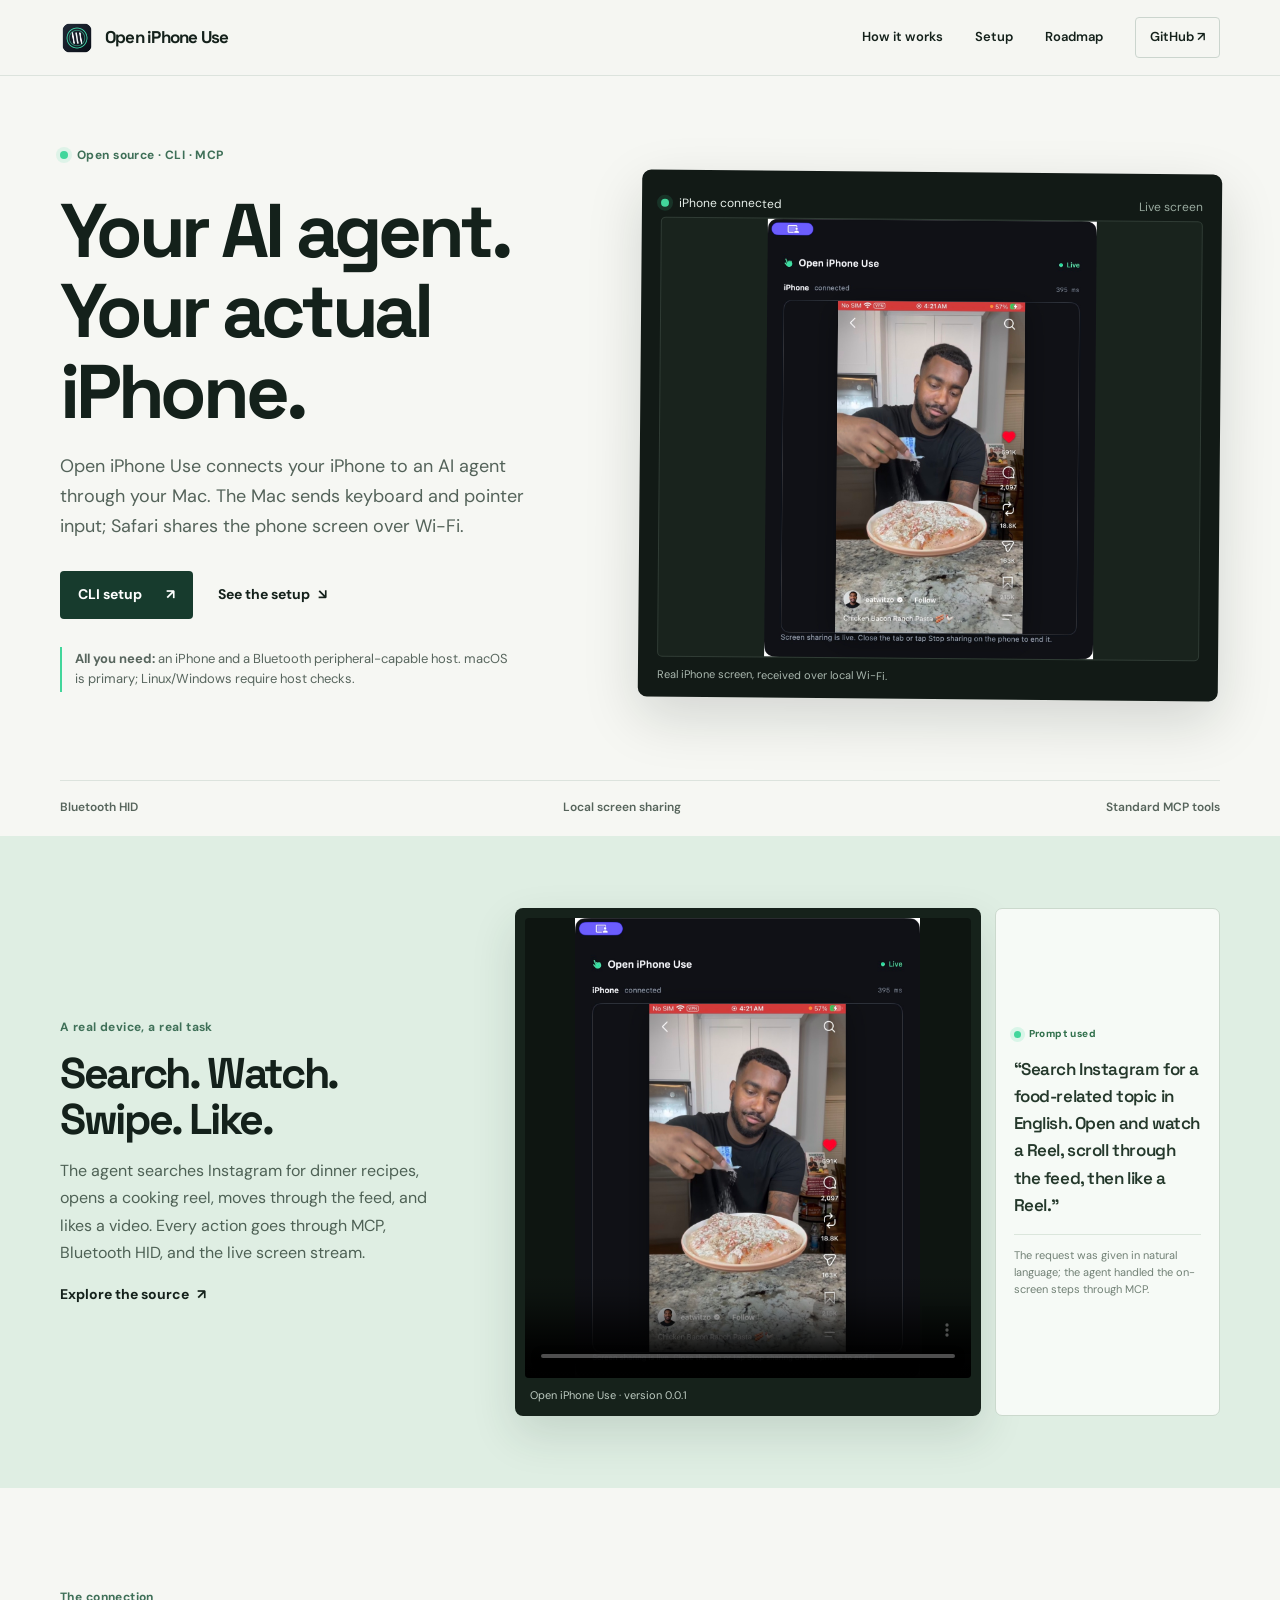
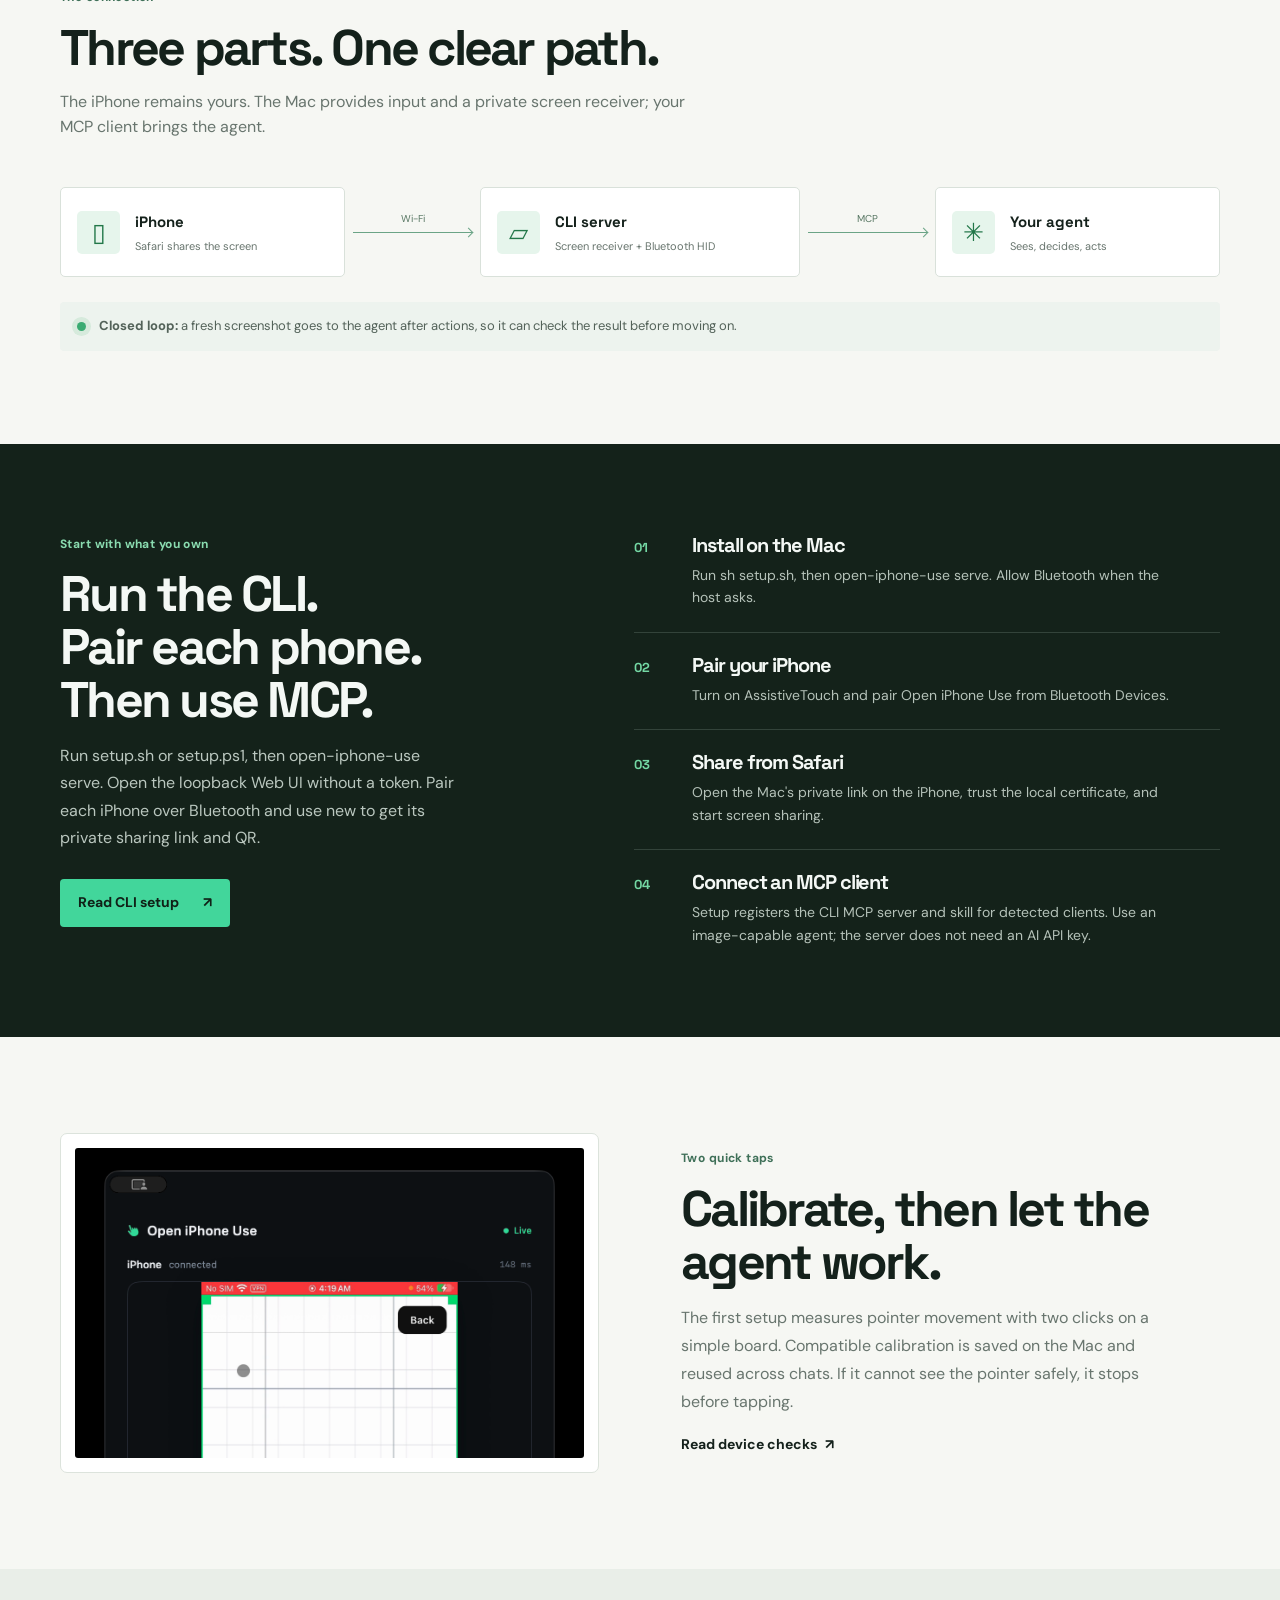
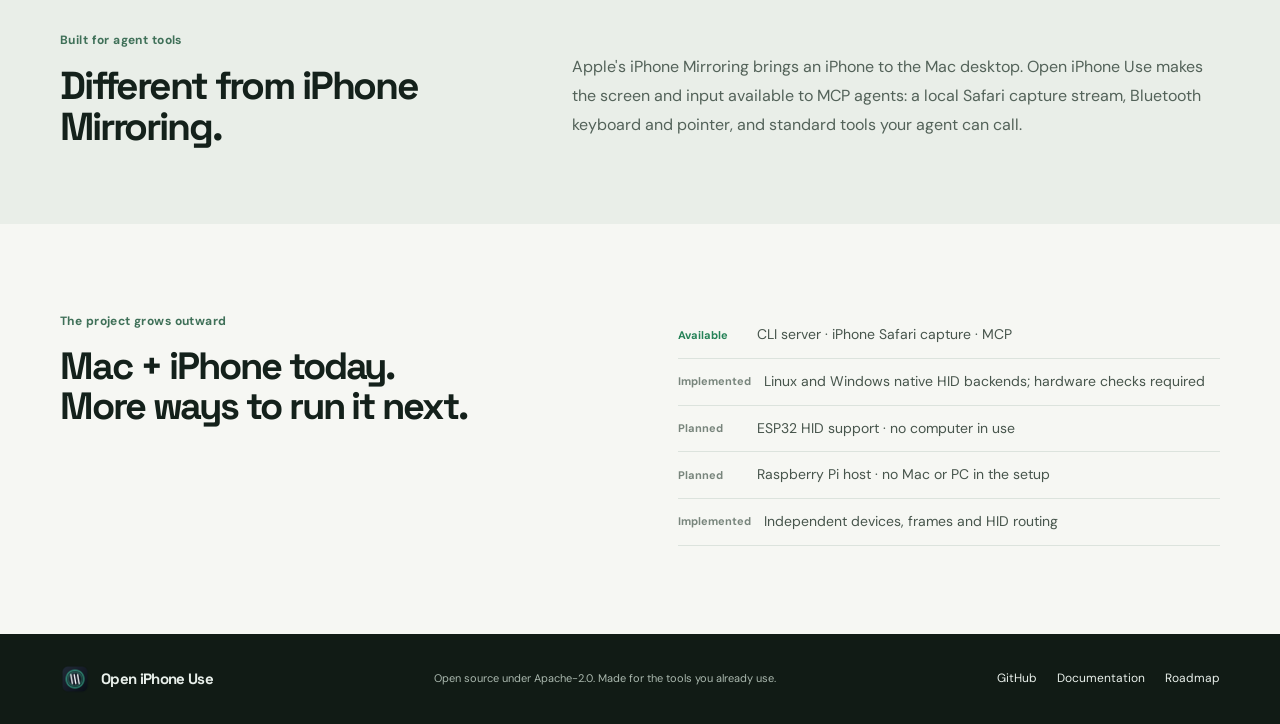
==== website/index.html @ e87e8d28 "Remove desktop packaging and document the CLI-first workflow" ====
<!doctype html>
<html lang="en">
<head>
  <meta charset="utf-8">
  <meta name="viewport" content="width=device-width, initial-scale=1">
  <title>Open iPhone Use — MCP control for your iPhone</title>
  <meta name="description" content="Connect an iPhone to AI agents with a Mac, Bluetooth keyboard and mouse, Safari screen sharing, and a built-in MCP server. No iPhone app or extra hardware required.">
  <meta name="robots" content="index,follow,max-image-preview:large">
  <meta name="theme-color" content="#101915">
  <link rel="canonical" href="https://semsturgut.github.io/open-iphone-use/">
  <link rel="icon" type="image/png" sizes="512x512" href="assets/icon.png">
  <link rel="apple-touch-icon" href="assets/icon.png">
  <link rel="manifest" href="site.webmanifest">
  <meta property="og:type" content="website">
  <meta property="og:site_name" content="Open iPhone Use">
  <meta property="og:title" content="Open iPhone Use — MCP control for your iPhone">
  <meta property="og:description" content="Use your iPhone with AI agents. Mac app, Safari screen sharing, Bluetooth HID, and MCP in one open-source project.">
  <meta property="og:url" content="https://semsturgut.github.io/open-iphone-use/">
  <meta property="og:image" content="https://semsturgut.github.io/open-iphone-use/assets/icon.png">
  <meta property="og:image:type" content="image/png">
  <meta property="og:image:width" content="512">
  <meta property="og:image:height" content="512">
  <meta property="og:image:alt" content="Open iPhone Use macOS app icon">
  <meta name="twitter:card" content="summary">
  <meta name="twitter:title" content="Open iPhone Use — MCP control for your iPhone">
  <meta name="twitter:description" content="Connect an iPhone to AI agents with a Mac, Safari, Bluetooth, and MCP.">
  <meta name="twitter:image" content="https://semsturgut.github.io/open-iphone-use/assets/icon.png">
  <meta name="twitter:image:alt" content="Open iPhone Use macOS app icon">
  <link rel="preconnect" href="https://fonts.googleapis.com">
  <link rel="preconnect" href="https://fonts.gstatic.com" crossorigin>
  <link href="https://fonts.googleapis.com/css2?family=DM+Sans:wght@400;500;600;700&family=Space+Grotesk:wght@400;500;600;700&display=swap" rel="stylesheet">
  <link rel="stylesheet" href="styles.css">
  <script type="application/ld+json">
  {
    "@context":"https://schema.org",
    "@type":"SoftwareApplication",
    "name":"Open iPhone Use",
    "applicationCategory":"DeveloperApplication",
    "operatingSystem":"macOS, Linux, Windows",
    "description":"Open-source MCP bridge for controlling an iPhone with Bluetooth HID and Safari screen sharing.",
    "image":"https://semsturgut.github.io/open-iphone-use/assets/icon.png",
    "softwareVersion":"0.0.2",
    "license":"https://www.apache.org/licenses/LICENSE-2.0",
    "codeRepository":"https://github.com/semsturgut/open-iphone-use",
    "offers":{"@type":"Offer","price":"0","priceCurrency":"USD"}
  }
  </script>
</head>
<body>
  <header class="topbar">
    <a class="brand" href="#top" aria-label="Open iPhone Use home"><img src="assets/icon.png" alt="" width="34" height="34"><span>Open iPhone Use</span></a>
    <nav aria-label="Main navigation"><a href="#how">How it works</a><a href="#setup">Setup</a><a href="https://github.com/semsturgut/open-iphone-use/blob/main/ROADMAP.md">Roadmap</a><a class="nav-github" href="https://github.com/semsturgut/open-iphone-use">GitHub <span aria-hidden="true">↗</span></a></nav>
  </header>

  <main id="top">
    <section class="hero wrap">
      <div class="hero-copy">
        <p class="availability"><span></span> Open source · CLI · MCP</p>
        <h1>Your AI agent.<br>Your actual iPhone.</h1>
        <p class="lede">Open iPhone Use connects your iPhone to an AI agent through your Mac. The Mac sends keyboard and pointer input; Safari shares the phone screen over Wi-Fi.</p>
        <div class="hero-actions"><a class="button primary" href="https://github.com/semsturgut/open-iphone-use#get-started">CLI setup <span>↗</span></a><a class="text-link" href="#how">See the setup <span>↘</span></a></div>
        <p class="requirements"><b>All you need:</b> an iPhone and a Bluetooth peripheral-capable host. macOS is primary; Linux/Windows require host checks.</p>
      </div>
      <figure class="device-view"><div class="device-top"><span class="live-dot"></span><span>iPhone connected</span><span class="latency">Live screen</span></div><div class="screen-frame"><img src="assets/connected.png" alt="Earlier Open iPhone Use live-screen demo showing an iPhone cooking video"></div><figcaption>Real iPhone screen, received over local Wi-Fi.</figcaption></figure>
      <div class="hero-rule"><span>Bluetooth HID</span><span>Local screen sharing</span><span>Standard MCP tools</span></div>
    </section>

    <section class="demo-band" id="demo" aria-labelledby="demo-title"><div class="wrap demo-layout"><div><p class="section-kicker">A real device, a real task</p><h2 id="demo-title">Search. Watch. Swipe. Like.</h2><p>The agent searches Instagram for dinner recipes, opens a cooking reel, moves through the feed, and likes a video. Every action goes through MCP, Bluetooth HID, and the live screen stream.</p><a class="text-link" href="https://github.com/semsturgut/open-iphone-use">Explore the source <span>↗</span></a></div><div class="demo-media"><div class="video-shell"><video controls playsinline preload="metadata" poster="assets/connected.png" aria-label="Open iPhone Use real-device Instagram demo"><source src="assets/demo.mp4" type="video/mp4"><a href="assets/demo.mp4">Watch the demo video</a></video><span class="video-caption">Open iPhone Use · version 0.0.1</span></div><aside class="prompt-card" aria-label="Demo prompt"><p class="prompt-label">Prompt used</p><blockquote>“Search Instagram for a food-related topic in English. Open and watch a Reel, scroll through the feed, then like a Reel.”</blockquote><p class="prompt-note">The request was given in natural language; the agent handled the on-screen steps through MCP.</p></aside></div></div></section>

    <section class="how wrap" id="how"><div class="section-heading"><p class="section-kicker">The connection</p><h2>Three parts. One clear path.</h2><p>The iPhone remains yours. The Mac provides input and a private screen receiver; your MCP client brings the agent.</p></div>
      <div class="signal-flow" aria-label="iPhone screen shared to Mac, read by AI agent, and controlled by Bluetooth input">
        <div class="flow-node phone"><span class="node-glyph">▯</span><div><b>iPhone</b><small>Safari shares the screen</small></div></div><span class="flow-link"><i>Wi-Fi</i></span>
        <div class="flow-node mac"><span class="node-glyph">▱</span><div><b>CLI server</b><small>Screen receiver + Bluetooth HID</small></div></div><span class="flow-link"><i>MCP</i></span>
        <div class="flow-node agent"><span class="node-glyph">✳</span><div><b>Your agent</b><small>Sees, decides, acts</small></div></div>
      </div>
      <div class="protocol-note"><span class="pulse"></span><p><b>Closed loop:</b> a fresh screenshot goes to the agent after actions, so it can check the result before moving on.</p></div>
    </section>

    <section class="setup-band" id="setup"><div class="wrap setup-grid"><div class="setup-intro"><p class="section-kicker">Start with what you own</p><h2>Run the CLI.<br>Pair each phone.<br>Then use MCP.</h2><p>Run setup.sh or setup.ps1, then open-iphone-use serve. Open the loopback Web UI without a token. Pair each iPhone over Bluetooth and use new to get its private sharing link and QR.</p><a class="button dark-button" href="https://github.com/semsturgut/open-iphone-use#get-started">Read CLI setup <span>↗</span></a></div><div class="steps"><article><span>01</span><div><h3>Install on the Mac</h3><p>Run sh setup.sh, then open-iphone-use serve. Allow Bluetooth when the host asks.</p></div></article><article><span>02</span><div><h3>Pair your iPhone</h3><p>Turn on AssistiveTouch and pair Open iPhone Use from Bluetooth Devices.</p></div></article><article><span>03</span><div><h3>Share from Safari</h3><p>Open the Mac's private link on the iPhone, trust the local certificate, and start screen sharing.</p></div></article><article><span>04</span><div><h3>Connect an MCP client</h3><p>Setup registers the CLI MCP server and skill for detected clients. Use an image-capable agent; the server does not need an AI API key.</p></div></article></div></div></section>

    <section class="calibration wrap"><div class="calibration-image"><img src="assets/calibration.png" loading="lazy" alt="Two-point pointer calibration board on the iPhone screen"></div><div><p class="section-kicker">Two quick taps</p><h2>Calibrate, then let the agent work.</h2><p>The first setup measures pointer movement with two clicks on a simple board. Compatible calibration is saved on the Mac and reused across chats. If it cannot see the pointer safely, it stops before tapping.</p><a class="text-link" href="https://github.com/semsturgut/open-iphone-use/blob/main/docs/device-matrix.md">Read device checks <span>↗</span></a></div></section>

    <section class="difference-band"><div class="wrap difference"><div><p class="section-kicker">Built for agent tools</p><h2>Different from iPhone Mirroring.</h2></div><p>Apple's iPhone Mirroring brings an iPhone to the Mac desktop. Open iPhone Use makes the screen and input available to MCP agents: a local Safari capture stream, Bluetooth keyboard and pointer, and standard tools your agent can call.</p></div></section>

    <section class="roadmap wrap"><div><p class="section-kicker">The project grows outward</p><h2>Mac + iPhone today.<br>More ways to run it next.</h2></div><div class="roadmap-list"><p><span class="state-live">Available</span> CLI server · iPhone Safari capture · MCP</p><p><span>Implemented</span> Linux and Windows native HID backends; hardware checks required</p><p><span>Planned</span> ESP32 HID support · no computer in use</p><p><span>Planned</span> Raspberry Pi host · no Mac or PC in the setup</p><p><span>Implemented</span> Independent devices, frames and HID routing</p></div></section>
  </main>

  <footer><div class="wrap footer-inner"><a class="brand" href="#top"><img src="assets/icon.png" alt="" width="30" height="30"><span>Open iPhone Use</span></a><p>Open source under Apache-2.0. Made for the tools you already use.</p><div><a href="https://github.com/semsturgut/open-iphone-use">GitHub</a><a href="https://github.com/semsturgut/open-iphone-use/blob/main/README.md">Documentation</a><a href="https://github.com/semsturgut/open-iphone-use/blob/main/ROADMAP.md">Roadmap</a></div></div></footer>
</body>
</html>
---- website/styles.css ----
:root{color-scheme:light;--ink:#14211b;--forest:#173b2d;--signal:#42d69b;--paper:#f6f7f3;--white:#fff;--muted:#68756e;--line:#dce3dd;--font-body:"DM Sans",-apple-system,BlinkMacSystemFont,"Segoe UI",sans-serif;--font-display:"Space Grotesk",var(--font-body);font-family:var(--font-body);color:var(--ink);background:var(--paper);font-synthesis:none;text-rendering:optimizeLegibility}*{box-sizing:border-box}html{scroll-behavior:smooth}body{margin:0;line-height:1.55}a{color:inherit}.wrap{width:min(1160px,calc(100% - 52px));margin-inline:auto}.topbar{height:76px;padding:0 max(26px,calc((100vw - 1160px)/2));display:flex;align-items:center;justify-content:space-between;border-bottom:1px solid var(--line);background:rgba(246,247,243,.94)}.brand{display:inline-flex;align-items:center;gap:11px;text-decoration:none;font-family:var(--font-display);font-size:17px;font-weight:700;letter-spacing:-.045em}.topbar nav{display:flex;align-items:center;gap:32px;font-size:13px;font-weight:600}.topbar nav a{text-decoration:none}.topbar nav a:hover,.footer-inner a:hover,.text-link:hover{color:#16774f}.nav-github{padding:9px 14px;border:1px solid #cbd5ce;border-radius:4px}.hero{padding-top:70px;display:grid;grid-template-columns:.94fr 1.06fr;column-gap:65px;align-items:center}.hero-copy{padding-bottom:20px}.availability,.section-kicker{display:flex;align-items:center;gap:9px;color:#3f7058;font-size:12px;font-weight:700;letter-spacing:.035em}.availability span,.live-dot{width:8px;height:8px;background:var(--signal);border-radius:50%;box-shadow:0 0 0 4px rgba(66,214,155,.13)}h1,h2,h3,p{margin-top:0}h1,h2,h3{font-family:var(--font-display);letter-spacing:-.055em;line-height:1.06}h1{font-size:clamp(48px,6vw,76px);margin:26px 0 20px;max-width:600px}h2{font-size:clamp(34px,4vw,50px);margin:15px 0}h3{font-size:20px;margin:0 0 8px}.lede{font-size:18px;line-height:1.65;color:#54635a;max-width:510px}.hero-actions{display:flex;align-items:center;gap:25px;margin:30px 0 28px}.button{min-height:48px;display:inline-flex;align-items:center;gap:24px;padding:0 18px;border-radius:4px;text-decoration:none;font-size:14px;font-weight:700}.primary{background:var(--forest);color:#fff}.primary:hover{background:#245a43}.text-link{font-size:14px;font-weight:700;text-decoration:none}.text-link span{margin-left:5px}.requirements{max-width:450px;border-left:2px solid var(--signal);padding:2px 0 2px 13px;color:#58665e;font-size:13px}.device-view{margin:0;background:#121a16;color:white;padding:19px 19px 14px;border-radius:9px;box-shadow:0 20px 55px rgba(15,30,22,.15);transform:rotate(.5deg)}.device-top{height:28px;display:flex;align-items:center;gap:10px;color:#e6eee9;font-size:12px}.latency{margin-left:auto;color:#99aa9f}.screen-frame{height:440px;display:flex;justify-content:center;overflow:hidden;border:1px solid #303c35;border-radius:5px;background:#19231d}.screen-frame img{height:100%;width:auto;max-width:100%;object-fit:contain}.device-view figcaption{padding-top:9px;color:#aab8af;font-size:11px}.hero-rule{grid-column:1/-1;margin-top:55px;border-top:1px solid var(--line);display:flex;justify-content:space-between;padding:17px 0 20px;color:#56645b;font-size:12px;font-weight:600}.demo-band{background:#dfeee3;padding:72px 0}.demo-layout{display:grid;grid-template-columns:.72fr 1.28fr;align-items:center;gap:58px}.demo-layout>div:first-child>p:not(.section-kicker){max-width:370px;color:#4e6155;line-height:1.7}.demo-layout h2{font-size:43px}.demo-media{display:grid;grid-template-columns:minmax(0,1.55fr) minmax(190px,.75fr);align-items:stretch;gap:14px}.video-shell{padding:10px;background:#16221b;border-radius:8px;box-shadow:0 18px 45px rgba(31,59,42,.14)}.video-shell video{display:block;width:100%;max-height:460px;background:#0e1511;border-radius:4px}.video-caption{display:block;padding:9px 5px 2px;color:#bdcbc1;font-size:11px}.prompt-card{padding:20px 18px;border:1px solid #cbd9cd;border-radius:7px;background:#f6faf6;display:flex;flex-direction:column;justify-content:center}.prompt-label{display:flex;align-items:center;gap:8px;margin:0 0 14px;color:#31704c;font-size:10px;font-weight:800;letter-spacing:.04em}.prompt-label:before{content:"";width:7px;height:7px;border-radius:50%;background:#42d69b;box-shadow:0 0 0 4px rgba(66,214,155,.16)}.prompt-card blockquote{margin:0;color:#24382b;font-family:var(--font-display);font-size:17px;font-weight:600;line-height:1.6;letter-spacing:-.025em}.prompt-note{margin:15px 0 0;padding-top:12px;border-top:1px solid #dbe6dc;color:#718075;font-size:11px;line-height:1.55}.how{padding-block:100px 93px}.section-heading{max-width:650px}.section-heading>p:last-child{font-size:16px;color:var(--muted)}.signal-flow{margin-top:48px;display:grid;grid-template-columns:1fr .42fr 1.12fr .42fr 1fr;align-items:center;gap:8px}.flow-node{height:90px;border:1px solid #d9e1da;background:#fff;border-radius:5px;display:flex;align-items:center;gap:15px;padding:16px}.node-glyph{width:43px;height:43px;flex:none;display:grid;place-items:center;border-radius:5px;background:#e6f5ec;color:#227749;font-family:var(--font-display);font-size:25px}.flow-node b,.flow-node small{display:block}.flow-node b{font-family:var(--font-display);font-size:15px}.flow-node small{margin-top:4px;color:var(--muted);font-size:11px}.flow-link{height:1px;background:#6ba486;position:relative}.flow-link:after{content:"";position:absolute;right:0;top:-3px;width:6px;height:6px;border-top:1px solid #6ba486;border-right:1px solid #6ba486;transform:rotate(45deg)}.flow-link i{position:absolute;left:50%;top:-21px;transform:translateX(-50%);font-size:10px;font-style:normal;color:#587763}.protocol-note{margin-top:25px;padding:14px 17px;display:flex;align-items:center;gap:13px;background:#edf3ee;color:#536259;border-radius:4px;font-size:13px}.protocol-note p{margin:0}.pulse{width:9px;height:9px;border-radius:50%;background:#3aab72;box-shadow:0 0 0 5px #d6eadc;flex:none}.setup-band{background:#14221a;color:#f4f8f5;padding:91px 0}.setup-grid{display:grid;grid-template-columns:.9fr 1.1fr;gap:95px}.setup-intro .section-kicker{color:#8adcb0}.setup-intro p:not(.section-kicker){max-width:395px;color:#bac7bf;line-height:1.7}.dark-button{margin-top:12px;background:var(--signal);color:#102117}.dark-button:hover{background:#73e6b5}.steps article{display:grid;grid-template-columns:44px 1fr;gap:14px;padding:0 0 23px;margin-bottom:22px;border-bottom:1px solid #33433a}.steps article:last-child{border:0;margin:0;padding:0}.steps article>span{font-family:var(--font-display);color:#74d8a4;font-size:13px;font-weight:700;padding-top:3px}.steps p{margin:0;max-width:480px;color:#b5c2b9;font-size:14px;line-height:1.6}.calibration{display:grid;grid-template-columns:1fr 1fr;gap:82px;align-items:center;padding-block:96px}.calibration-image{padding:14px;border:1px solid #dce3dc;background:white;border-radius:7px}.calibration-image img{display:block;width:100%;height:310px;object-fit:cover;object-position:top;border-radius:3px}.calibration>div:last-child p:not(.section-kicker){max-width:470px;color:var(--muted);line-height:1.75}.difference-band{background:#e9eee8;padding:62px 0}.difference{display:grid;grid-template-columns:.8fr 1.2fr;gap:80px;align-items:center}.difference h2{font-size:39px}.difference>p{margin:0;color:#536259;line-height:1.8}.roadmap{padding-block:88px;display:grid;grid-template-columns:1fr 1fr;gap:75px}.roadmap h2{font-size:38px}.roadmap-list p{display:flex;align-items:center;gap:13px;border-bottom:1px solid var(--line);padding:12px 0;margin:0;color:#47554c;font-size:14px}.roadmap-list p span{min-width:66px;color:#78857c;font-size:11px;font-weight:700}.roadmap-list p .state-live{color:#258257}footer{background:#111b15;color:#e9f0eb;padding:30px 0}.footer-inner{display:flex;align-items:center;justify-content:space-between;gap:25px}.footer-inner .brand{font-size:15px}.footer-inner p{margin:0;color:#aab8ae;font-size:11px}.footer-inner>div{display:flex;gap:20px;font-size:12px}.footer-inner>div a{text-decoration:none}a:focus-visible,video:focus-visible{outline:3px solid #36bd83;outline-offset:4px}::selection{background:#a6e7c2;color:#13251a}@media(max-width:1100px){.demo-media{grid-template-columns:1fr}.prompt-card{padding:17px 18px}.prompt-card blockquote{font-size:16px}}@media(max-width:850px){.hero{grid-template-columns:1fr;gap:32px;padding-top:48px}.hero-copy{max-width:650px}.device-view{width:min(100%,620px);justify-self:center}.screen-frame{height:min(115vw,520px)}.hero-rule{margin-top:38px}.demo-layout{grid-template-columns:1fr;gap:28px}.demo-layout>div:first-child{max-width:620px}.demo-media{max-width:720px;width:100%}.setup-grid{gap:50px}.signal-flow{grid-template-columns:1fr;gap:19px}.flow-node{max-width:460px}.flow-link{width:1px;height:18px;margin-left:35px}.flow-link:after{top:auto;bottom:0;right:-3px;transform:rotate(135deg)}.flow-link i{left:16px;top:1px;transform:none}.calibration{gap:38px}.footer-inner{flex-wrap:wrap}.footer-inner p{order:3;flex-basis:100%}}@media(max-width:600px){.wrap{width:calc(100% - 36px)}.topbar{height:64px;padding-inline:18px}.brand{font-size:14px}.topbar nav{gap:14px}.topbar nav>a:not(.nav-github){display:none}.nav-github{padding:7px 10px}.hero{padding-top:37px}h1{font-size:51px}.lede{font-size:16px}.hero-actions{gap:18px;flex-wrap:wrap}.hero-rule{gap:14px;flex-wrap:wrap;font-size:11px}.device-view{padding:12px}.screen-frame{height:112vw}.demo-band{padding:55px 0}.demo-layout h2{font-size:37px}.how{padding-block:68px}.section-heading>p:last-child{font-size:14px}.setup-band{padding:67px 0}.setup-grid{grid-template-columns:1fr;gap:48px}.calibration{grid-template-columns:1fr;gap:28px;padding-block:65px}.calibration-image img{height:260px}.difference{grid-template-columns:1fr;gap:12px}.difference-band{padding:48px 0}.roadmap{grid-template-columns:1fr;gap:16px;padding-block:65px}.roadmap h2{font-size:34px}.footer-inner{align-items:flex-start}.footer-inner>div{flex-wrap:wrap;gap:14px}}@media(prefers-reduced-motion:reduce){html{scroll-behavior:auto}*,*:before,*:after{animation-duration:.01ms!important;animation-iteration-count:1!important;transition-duration:.01ms!important}}
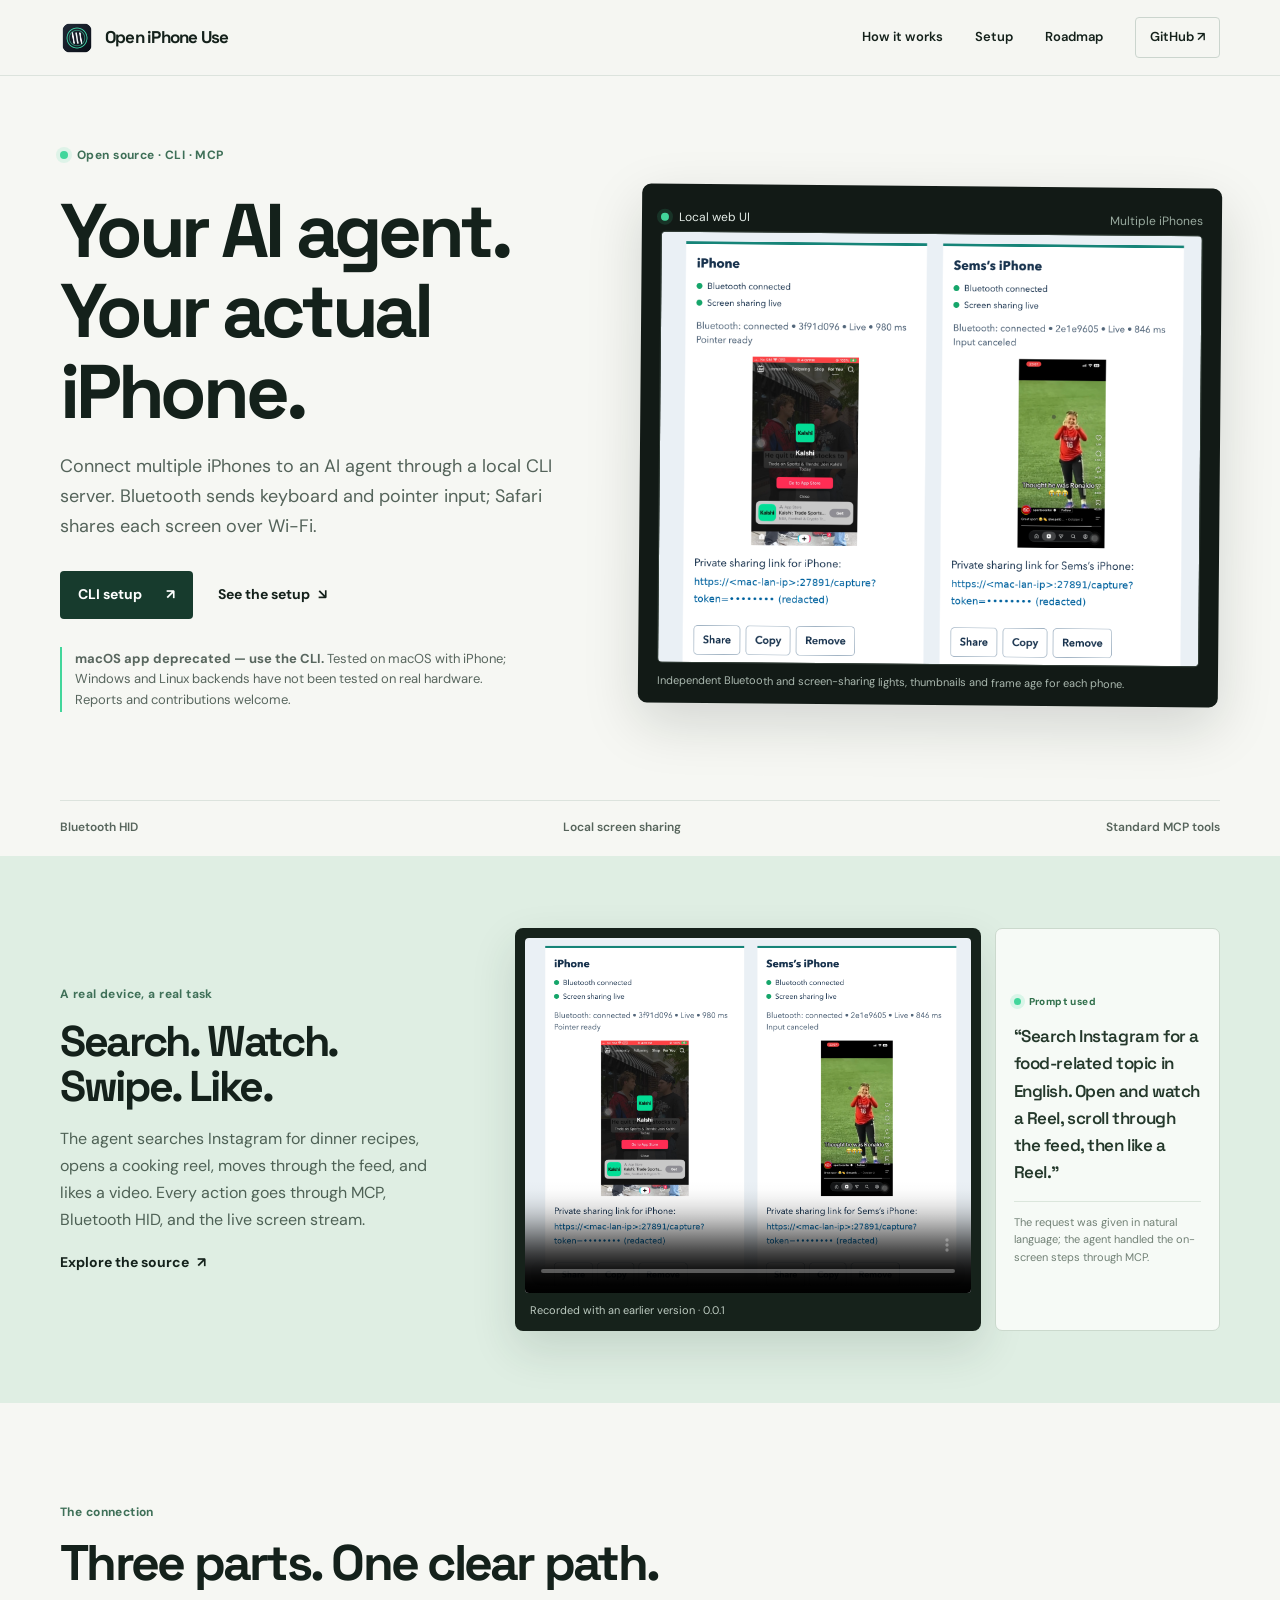
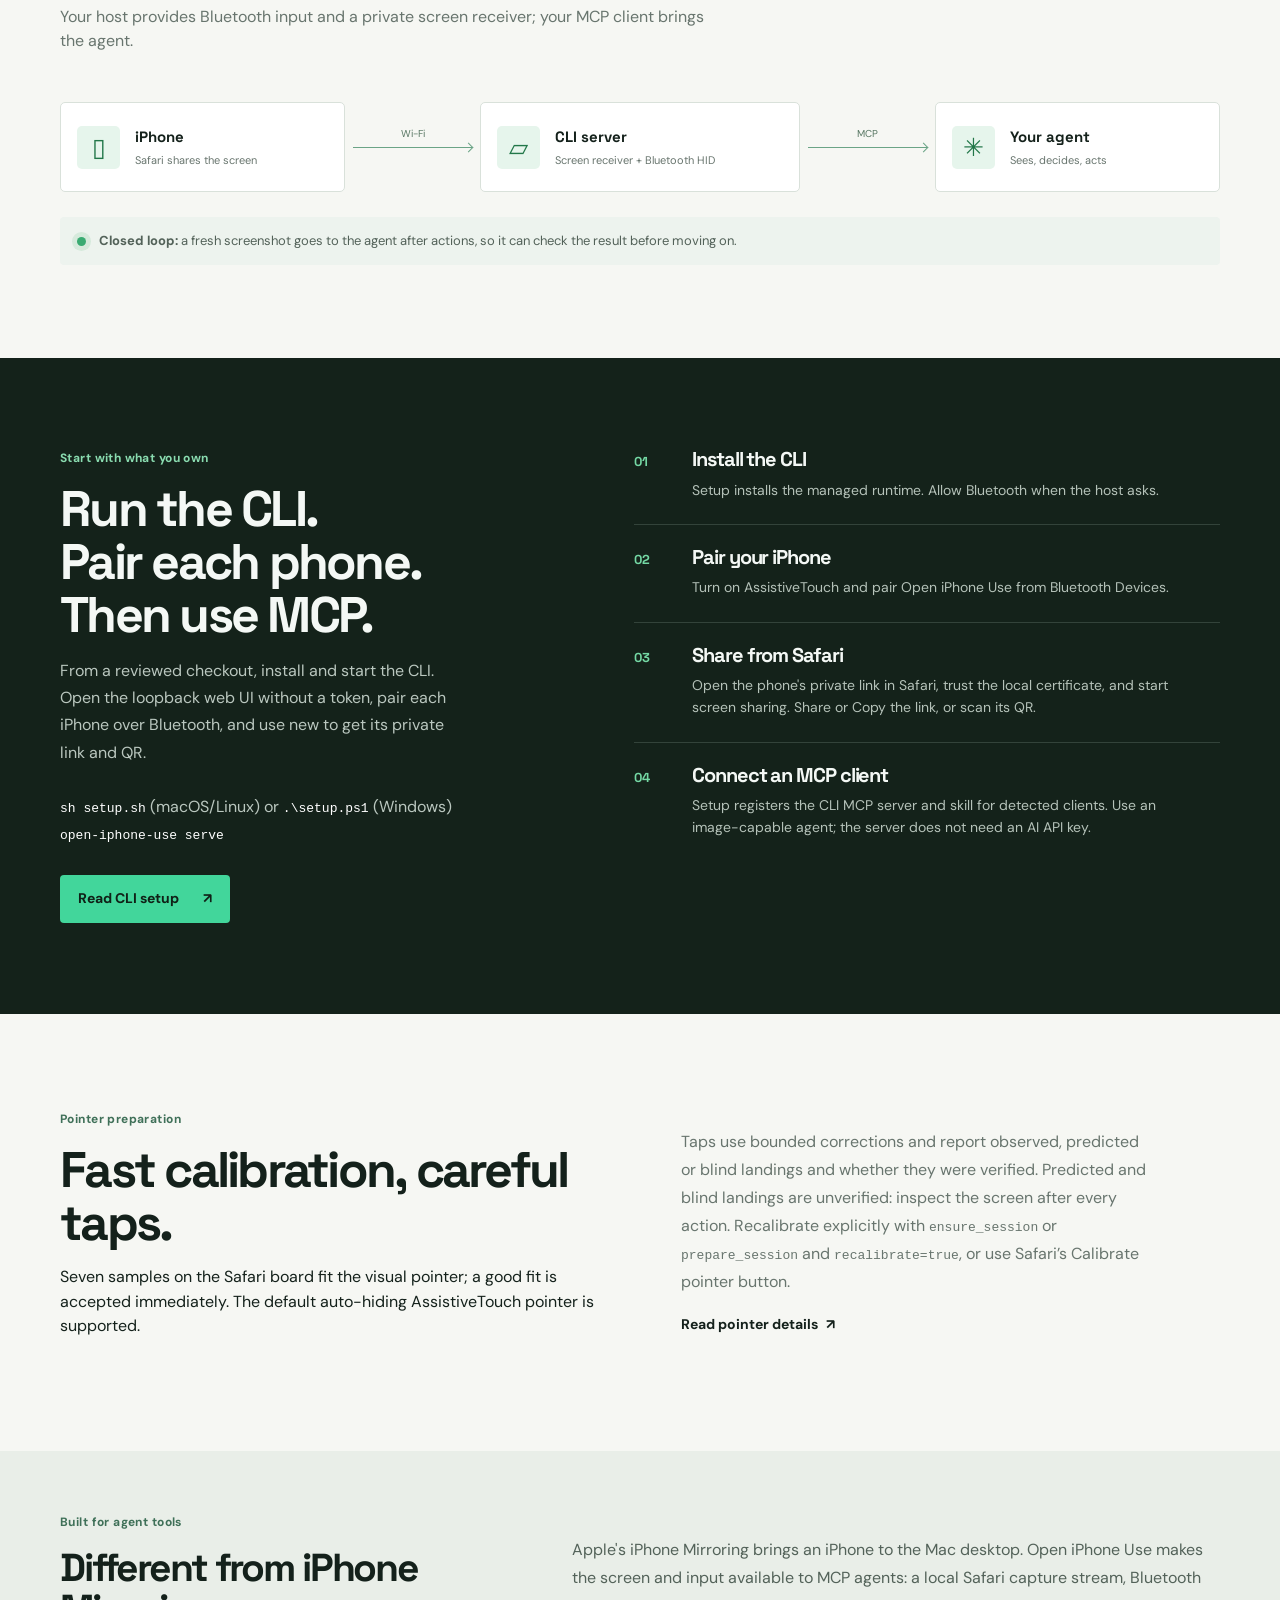
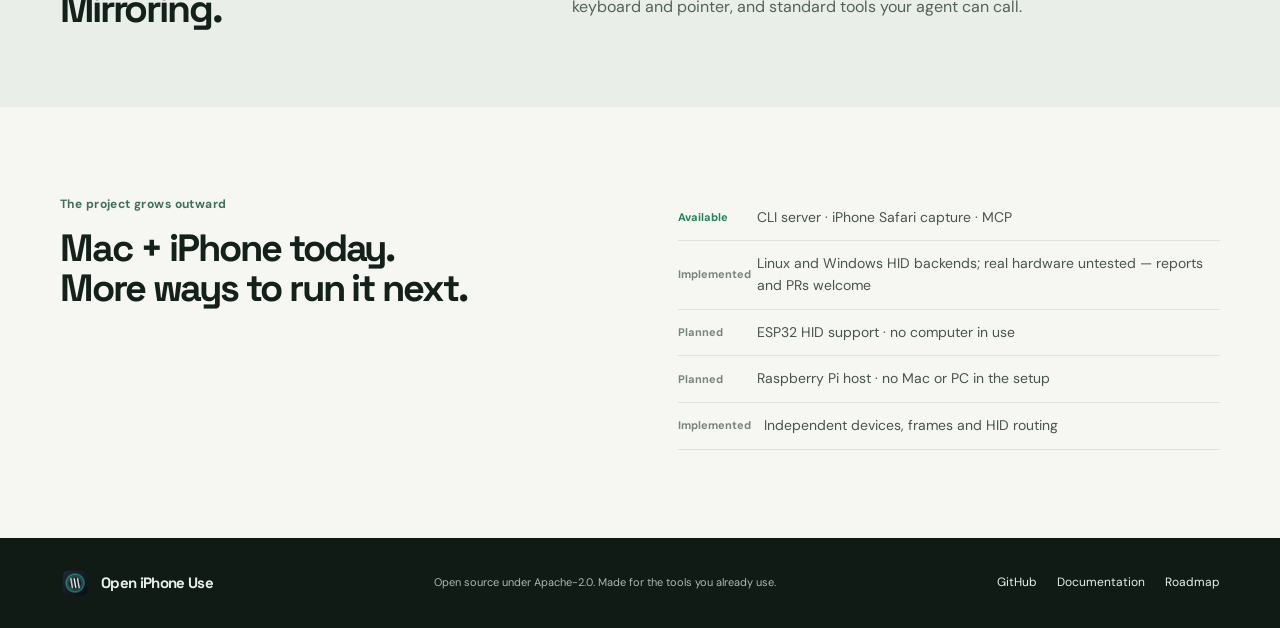
==== commit 4bb7abbb: "docs: prepare CLI-first 0.0.3 release" ====
--- a/website/index.html
+++ b/website/index.html
@@ -4,7 +4,7 @@
   <meta charset="utf-8">
   <meta name="viewport" content="width=device-width, initial-scale=1">
   <title>Open iPhone Use — MCP control for your iPhone</title>
-  <meta name="description" content="Connect an iPhone to AI agents with a Mac, Bluetooth keyboard and mouse, Safari screen sharing, and a built-in MCP server. No iPhone app or extra hardware required.">
+  <meta name="description" content="Connect iPhones to AI agents with a CLI, Bluetooth HID, Safari screen sharing and MCP.">
   <meta name="robots" content="index,follow,max-image-preview:large">
   <meta name="theme-color" content="#101915">
   <link rel="canonical" href="https://semsturgut.github.io/open-iphone-use/">
@@ -14,18 +14,18 @@
   <meta property="og:type" content="website">
   <meta property="og:site_name" content="Open iPhone Use">
   <meta property="og:title" content="Open iPhone Use — MCP control for your iPhone">
-  <meta property="og:description" content="Use your iPhone with AI agents. Mac app, Safari screen sharing, Bluetooth HID, and MCP in one open-source project.">
+  <meta property="og:description" content="Use your iPhones with AI agents through the CLI, Safari screen sharing, Bluetooth HID and MCP.">
   <meta property="og:url" content="https://semsturgut.github.io/open-iphone-use/">
   <meta property="og:image" content="https://semsturgut.github.io/open-iphone-use/assets/icon.png">
   <meta property="og:image:type" content="image/png">
   <meta property="og:image:width" content="512">
   <meta property="og:image:height" content="512">
-  <meta property="og:image:alt" content="Open iPhone Use macOS app icon">
+  <meta property="og:image:alt" content="Open iPhone Use icon">
   <meta name="twitter:card" content="summary">
   <meta name="twitter:title" content="Open iPhone Use — MCP control for your iPhone">
   <meta name="twitter:description" content="Connect an iPhone to AI agents with a Mac, Safari, Bluetooth, and MCP.">
   <meta name="twitter:image" content="https://semsturgut.github.io/open-iphone-use/assets/icon.png">
-  <meta name="twitter:image:alt" content="Open iPhone Use macOS app icon">
+  <meta name="twitter:image:alt" content="Open iPhone Use icon">
   <link rel="preconnect" href="https://fonts.googleapis.com">
   <link rel="preconnect" href="https://fonts.gstatic.com" crossorigin>
   <link href="https://fonts.googleapis.com/css2?family=DM+Sans:wght@400;500;600;700&family=Space+Grotesk:wght@400;500;600;700&display=swap" rel="stylesheet">
@@ -39,7 +39,7 @@
     "operatingSystem":"macOS, Linux, Windows",
     "description":"Open-source MCP bridge for controlling an iPhone with Bluetooth HID and Safari screen sharing.",
     "image":"https://semsturgut.github.io/open-iphone-use/assets/icon.png",
-    "softwareVersion":"0.0.2",
+    "softwareVersion":"0.0.3",
     "license":"https://www.apache.org/licenses/LICENSE-2.0",
     "codeRepository":"https://github.com/semsturgut/open-iphone-use",
     "offers":{"@type":"Offer","price":"0","priceCurrency":"USD"}
@@ -57,18 +57,18 @@
       <div class="hero-copy">
         <p class="availability"><span></span> Open source · CLI · MCP</p>
         <h1>Your AI agent.<br>Your actual iPhone.</h1>
-        <p class="lede">Open iPhone Use connects your iPhone to an AI agent through your Mac. The Mac sends keyboard and pointer input; Safari shares the phone screen over Wi-Fi.</p>
-        <div class="hero-actions"><a class="button primary" href="https://github.com/semsturgut/open-iphone-use#get-started">CLI setup <span>↗</span></a><a class="text-link" href="#how">See the setup <span>↘</span></a></div>
-        <p class="requirements"><b>All you need:</b> an iPhone and a Bluetooth peripheral-capable host. macOS is primary; Linux/Windows require host checks.</p>
+        <p class="lede">Connect multiple iPhones to an AI agent through a local CLI server. Bluetooth sends keyboard and pointer input; Safari shares each screen over Wi-Fi.</p>
+        <div class="hero-actions"><a class="button primary" href="https://github.com/semsturgut/open-iphone-use#quick-start">CLI setup <span>↗</span></a><a class="text-link" href="#how">See the setup <span>↘</span></a></div>
+        <p class="requirements"><b>macOS app deprecated — use the CLI.</b> Tested on macOS with iPhone; Windows and Linux backends have not been tested on real hardware. Reports and contributions welcome.</p>
       </div>
-      <figure class="device-view"><div class="device-top"><span class="live-dot"></span><span>iPhone connected</span><span class="latency">Live screen</span></div><div class="screen-frame"><img src="assets/connected.png" alt="Earlier Open iPhone Use live-screen demo showing an iPhone cooking video"></div><figcaption>Real iPhone screen, received over local Wi-Fi.</figcaption></figure>
+      <figure class="device-view"><div class="device-top"><span class="live-dot"></span><span>Local web UI</span><span class="latency">Multiple iPhones</span></div><div class="screen-frame"><img src="assets/web-ui.png" alt="Local web UI with two iPhone cards, Bluetooth and screen-sharing status lights, live thumbnails and sharing controls"></div><figcaption>Independent Bluetooth and screen-sharing lights, thumbnails and frame age for each phone.</figcaption></figure>
       <div class="hero-rule"><span>Bluetooth HID</span><span>Local screen sharing</span><span>Standard MCP tools</span></div>
     </section>
 
-    <section class="demo-band" id="demo" aria-labelledby="demo-title"><div class="wrap demo-layout"><div><p class="section-kicker">A real device, a real task</p><h2 id="demo-title">Search. Watch. Swipe. Like.</h2><p>The agent searches Instagram for dinner recipes, opens a cooking reel, moves through the feed, and likes a video. Every action goes through MCP, Bluetooth HID, and the live screen stream.</p><a class="text-link" href="https://github.com/semsturgut/open-iphone-use">Explore the source <span>↗</span></a></div><div class="demo-media"><div class="video-shell"><video controls playsinline preload="metadata" poster="assets/connected.png" aria-label="Open iPhone Use real-device Instagram demo"><source src="assets/demo.mp4" type="video/mp4"><a href="assets/demo.mp4">Watch the demo video</a></video><span class="video-caption">Open iPhone Use · version 0.0.1</span></div><aside class="prompt-card" aria-label="Demo prompt"><p class="prompt-label">Prompt used</p><blockquote>“Search Instagram for a food-related topic in English. Open and watch a Reel, scroll through the feed, then like a Reel.”</blockquote><p class="prompt-note">The request was given in natural language; the agent handled the on-screen steps through MCP.</p></aside></div></div></section>
+    <section class="demo-band" id="demo" aria-labelledby="demo-title"><div class="wrap demo-layout"><div><p class="section-kicker">A real device, a real task</p><h2 id="demo-title">Search. Watch. Swipe. Like.</h2><p>The agent searches Instagram for dinner recipes, opens a cooking reel, moves through the feed, and likes a video. Every action goes through MCP, Bluetooth HID, and the live screen stream.</p><a class="text-link" href="https://github.com/semsturgut/open-iphone-use">Explore the source <span>↗</span></a></div><div class="demo-media"><div class="video-shell"><video controls playsinline preload="metadata" poster="assets/web-ui.png" aria-label="Open iPhone Use real-device Instagram demo"><source src="assets/demo.mp4" type="video/mp4"><a href="assets/demo.mp4">Watch the demo video</a></video><span class="video-caption">Recorded with an earlier version · 0.0.1</span></div><aside class="prompt-card" aria-label="Demo prompt"><p class="prompt-label">Prompt used</p><blockquote>“Search Instagram for a food-related topic in English. Open and watch a Reel, scroll through the feed, then like a Reel.”</blockquote><p class="prompt-note">The request was given in natural language; the agent handled the on-screen steps through MCP.</p></aside></div></div></section>
 
-    <section class="how wrap" id="how"><div class="section-heading"><p class="section-kicker">The connection</p><h2>Three parts. One clear path.</h2><p>The iPhone remains yours. The Mac provides input and a private screen receiver; your MCP client brings the agent.</p></div>
-      <div class="signal-flow" aria-label="iPhone screen shared to Mac, read by AI agent, and controlled by Bluetooth input">
+    <section class="how wrap" id="how"><div class="section-heading"><p class="section-kicker">The connection</p><h2>Three parts. One clear path.</h2><p>Your host provides Bluetooth input and a private screen receiver; your MCP client brings the agent.</p></div>
+      <div class="signal-flow" aria-label="iPhone screen shared to the host, read by an AI agent, and controlled by Bluetooth input">
         <div class="flow-node phone"><span class="node-glyph">▯</span><div><b>iPhone</b><small>Safari shares the screen</small></div></div><span class="flow-link"><i>Wi-Fi</i></span>
         <div class="flow-node mac"><span class="node-glyph">▱</span><div><b>CLI server</b><small>Screen receiver + Bluetooth HID</small></div></div><span class="flow-link"><i>MCP</i></span>
         <div class="flow-node agent"><span class="node-glyph">✳</span><div><b>Your agent</b><small>Sees, decides, acts</small></div></div>
@@ -76,13 +76,13 @@
       <div class="protocol-note"><span class="pulse"></span><p><b>Closed loop:</b> a fresh screenshot goes to the agent after actions, so it can check the result before moving on.</p></div>
     </section>
 
-    <section class="setup-band" id="setup"><div class="wrap setup-grid"><div class="setup-intro"><p class="section-kicker">Start with what you own</p><h2>Run the CLI.<br>Pair each phone.<br>Then use MCP.</h2><p>Run setup.sh or setup.ps1, then open-iphone-use serve. Open the loopback Web UI without a token. Pair each iPhone over Bluetooth and use new to get its private sharing link and QR.</p><a class="button dark-button" href="https://github.com/semsturgut/open-iphone-use#get-started">Read CLI setup <span>↗</span></a></div><div class="steps"><article><span>01</span><div><h3>Install on the Mac</h3><p>Run sh setup.sh, then open-iphone-use serve. Allow Bluetooth when the host asks.</p></div></article><article><span>02</span><div><h3>Pair your iPhone</h3><p>Turn on AssistiveTouch and pair Open iPhone Use from Bluetooth Devices.</p></div></article><article><span>03</span><div><h3>Share from Safari</h3><p>Open the Mac's private link on the iPhone, trust the local certificate, and start screen sharing.</p></div></article><article><span>04</span><div><h3>Connect an MCP client</h3><p>Setup registers the CLI MCP server and skill for detected clients. Use an image-capable agent; the server does not need an AI API key.</p></div></article></div></div></section>
+    <section class="setup-band" id="setup"><div class="wrap setup-grid"><div class="setup-intro"><p class="section-kicker">Start with what you own</p><h2>Run the CLI.<br>Pair each phone.<br>Then use MCP.</h2><p>From a reviewed checkout, install and start the CLI. Open the loopback web UI without a token, pair each iPhone over Bluetooth, and use new to get its private link and QR.<br><br><code>sh setup.sh</code> (macOS/Linux) or <code>.\setup.ps1</code> (Windows)<br><code>open-iphone-use serve</code></p><a class="button dark-button" href="https://github.com/semsturgut/open-iphone-use#quick-start">Read CLI setup <span>↗</span></a></div><div class="steps"><article><span>01</span><div><h3>Install the CLI</h3><p>Setup installs the managed runtime. Allow Bluetooth when the host asks.</p></div></article><article><span>02</span><div><h3>Pair your iPhone</h3><p>Turn on AssistiveTouch and pair Open iPhone Use from Bluetooth Devices.</p></div></article><article><span>03</span><div><h3>Share from Safari</h3><p>Open the phone's private link in Safari, trust the local certificate, and start screen sharing. Share or Copy the link, or scan its QR.</p></div></article><article><span>04</span><div><h3>Connect an MCP client</h3><p>Setup registers the CLI MCP server and skill for detected clients. Use an image-capable agent; the server does not need an AI API key.</p></div></article></div></div></section>
 
-    <section class="calibration wrap"><div class="calibration-image"><img src="assets/calibration.png" loading="lazy" alt="Two-point pointer calibration board on the iPhone screen"></div><div><p class="section-kicker">Two quick taps</p><h2>Calibrate, then let the agent work.</h2><p>The first setup measures pointer movement with two clicks on a simple board. Compatible calibration is saved on the Mac and reused across chats. If it cannot see the pointer safely, it stops before tapping.</p><a class="text-link" href="https://github.com/semsturgut/open-iphone-use/blob/main/docs/device-matrix.md">Read device checks <span>↗</span></a></div></section>
+    <section class="calibration wrap"><div><p class="section-kicker">Pointer preparation</p><h2>Fast calibration, careful taps.</h2><p>Seven samples on the Safari board fit the visual pointer; a good fit is accepted immediately. The default auto-hiding AssistiveTouch pointer is supported.</p></div><div><p>Taps use bounded corrections and report observed, predicted or blind landings and whether they were verified. Predicted and blind landings are unverified: inspect the screen after every action. Recalibrate explicitly with <code>ensure_session</code> or <code>prepare_session</code> and <code>recalibrate=true</code>, or use Safari’s Calibrate pointer button.</p><a class="text-link" href="https://github.com/semsturgut/open-iphone-use/blob/main/docs/headless-server.md#pointer-accuracy-and-scroll-direction">Read pointer details <span>↗</span></a></div></section>
 
     <section class="difference-band"><div class="wrap difference"><div><p class="section-kicker">Built for agent tools</p><h2>Different from iPhone Mirroring.</h2></div><p>Apple's iPhone Mirroring brings an iPhone to the Mac desktop. Open iPhone Use makes the screen and input available to MCP agents: a local Safari capture stream, Bluetooth keyboard and pointer, and standard tools your agent can call.</p></div></section>
 
-    <section class="roadmap wrap"><div><p class="section-kicker">The project grows outward</p><h2>Mac + iPhone today.<br>More ways to run it next.</h2></div><div class="roadmap-list"><p><span class="state-live">Available</span> CLI server · iPhone Safari capture · MCP</p><p><span>Implemented</span> Linux and Windows native HID backends; hardware checks required</p><p><span>Planned</span> ESP32 HID support · no computer in use</p><p><span>Planned</span> Raspberry Pi host · no Mac or PC in the setup</p><p><span>Implemented</span> Independent devices, frames and HID routing</p></div></section>
+    <section class="roadmap wrap"><div><p class="section-kicker">The project grows outward</p><h2>Mac + iPhone today.<br>More ways to run it next.</h2></div><div class="roadmap-list"><p><span class="state-live">Available</span> CLI server · iPhone Safari capture · MCP</p><p><span>Implemented</span> Linux and Windows HID backends; real hardware untested — reports and PRs welcome</p><p><span>Planned</span> ESP32 HID support · no computer in use</p><p><span>Planned</span> Raspberry Pi host · no Mac or PC in the setup</p><p><span>Implemented</span> Independent devices, frames and HID routing</p></div></section>
   </main>
 
   <footer><div class="wrap footer-inner"><a class="brand" href="#top"><img src="assets/icon.png" alt="" width="30" height="30"><span>Open iPhone Use</span></a><p>Open source under Apache-2.0. Made for the tools you already use.</p><div><a href="https://github.com/semsturgut/open-iphone-use">GitHub</a><a href="https://github.com/semsturgut/open-iphone-use/blob/main/README.md">Documentation</a><a href="https://github.com/semsturgut/open-iphone-use/blob/main/ROADMAP.md">Roadmap</a></div></div></footer>
--- a/website/styles.css
+++ b/website/styles.css
@@ -1 +1,4 @@
 :root{color-scheme:light;--ink:#14211b;--forest:#173b2d;--signal:#42d69b;--paper:#f6f7f3;--white:#fff;--muted:#68756e;--line:#dce3dd;--font-body:"DM Sans",-apple-system,BlinkMacSystemFont,"Segoe UI",sans-serif;--font-display:"Space Grotesk",var(--font-body);font-family:var(--font-body);color:var(--ink);background:var(--paper);font-synthesis:none;text-rendering:optimizeLegibility}*{box-sizing:border-box}html{scroll-behavior:smooth}body{margin:0;line-height:1.55}a{color:inherit}.wrap{width:min(1160px,calc(100% - 52px));margin-inline:auto}.topbar{height:76px;padding:0 max(26px,calc((100vw - 1160px)/2));display:flex;align-items:center;justify-content:space-between;border-bottom:1px solid var(--line);background:rgba(246,247,243,.94)}.brand{display:inline-flex;align-items:center;gap:11px;text-decoration:none;font-family:var(--font-display);font-size:17px;font-weight:700;letter-spacing:-.045em}.topbar nav{display:flex;align-items:center;gap:32px;font-size:13px;font-weight:600}.topbar nav a{text-decoration:none}.topbar nav a:hover,.footer-inner a:hover,.text-link:hover{color:#16774f}.nav-github{padding:9px 14px;border:1px solid #cbd5ce;border-radius:4px}.hero{padding-top:70px;display:grid;grid-template-columns:.94fr 1.06fr;column-gap:65px;align-items:center}.hero-copy{padding-bottom:20px}.availability,.section-kicker{display:flex;align-items:center;gap:9px;color:#3f7058;font-size:12px;font-weight:700;letter-spacing:.035em}.availability span,.live-dot{width:8px;height:8px;background:var(--signal);border-radius:50%;box-shadow:0 0 0 4px rgba(66,214,155,.13)}h1,h2,h3,p{margin-top:0}h1,h2,h3{font-family:var(--font-display);letter-spacing:-.055em;line-height:1.06}h1{font-size:clamp(48px,6vw,76px);margin:26px 0 20px;max-width:600px}h2{font-size:clamp(34px,4vw,50px);margin:15px 0}h3{font-size:20px;margin:0 0 8px}.lede{font-size:18px;line-height:1.65;color:#54635a;max-width:510px}.hero-actions{display:flex;align-items:center;gap:25px;margin:30px 0 28px}.button{min-height:48px;display:inline-flex;align-items:center;gap:24px;padding:0 18px;border-radius:4px;text-decoration:none;font-size:14px;font-weight:700}.primary{background:var(--forest);color:#fff}.primary:hover{background:#245a43}.text-link{font-size:14px;font-weight:700;text-decoration:none}.text-link span{margin-left:5px}.requirements{max-width:450px;border-left:2px solid var(--signal);padding:2px 0 2px 13px;color:#58665e;font-size:13px}.device-view{margin:0;background:#121a16;color:white;padding:19px 19px 14px;border-radius:9px;box-shadow:0 20px 55px rgba(15,30,22,.15);transform:rotate(.5deg)}.device-top{height:28px;display:flex;align-items:center;gap:10px;color:#e6eee9;font-size:12px}.latency{margin-left:auto;color:#99aa9f}.screen-frame{height:440px;display:flex;justify-content:center;overflow:hidden;border:1px solid #303c35;border-radius:5px;background:#19231d}.screen-frame img{height:100%;width:auto;max-width:100%;object-fit:contain}.device-view figcaption{padding-top:9px;color:#aab8af;font-size:11px}.hero-rule{grid-column:1/-1;margin-top:55px;border-top:1px solid var(--line);display:flex;justify-content:space-between;padding:17px 0 20px;color:#56645b;font-size:12px;font-weight:600}.demo-band{background:#dfeee3;padding:72px 0}.demo-layout{display:grid;grid-template-columns:.72fr 1.28fr;align-items:center;gap:58px}.demo-layout>div:first-child>p:not(.section-kicker){max-width:370px;color:#4e6155;line-height:1.7}.demo-layout h2{font-size:43px}.demo-media{display:grid;grid-template-columns:minmax(0,1.55fr) minmax(190px,.75fr);align-items:stretch;gap:14px}.video-shell{padding:10px;background:#16221b;border-radius:8px;box-shadow:0 18px 45px rgba(31,59,42,.14)}.video-shell video{display:block;width:100%;max-height:460px;background:#0e1511;border-radius:4px}.video-caption{display:block;padding:9px 5px 2px;color:#bdcbc1;font-size:11px}.prompt-card{padding:20px 18px;border:1px solid #cbd9cd;border-radius:7px;background:#f6faf6;display:flex;flex-direction:column;justify-content:center}.prompt-label{display:flex;align-items:center;gap:8px;margin:0 0 14px;color:#31704c;font-size:10px;font-weight:800;letter-spacing:.04em}.prompt-label:before{content:"";width:7px;height:7px;border-radius:50%;background:#42d69b;box-shadow:0 0 0 4px rgba(66,214,155,.16)}.prompt-card blockquote{margin:0;color:#24382b;font-family:var(--font-display);font-size:17px;font-weight:600;line-height:1.6;letter-spacing:-.025em}.prompt-note{margin:15px 0 0;padding-top:12px;border-top:1px solid #dbe6dc;color:#718075;font-size:11px;line-height:1.55}.how{padding-block:100px 93px}.section-heading{max-width:650px}.section-heading>p:last-child{font-size:16px;color:var(--muted)}.signal-flow{margin-top:48px;display:grid;grid-template-columns:1fr .42fr 1.12fr .42fr 1fr;align-items:center;gap:8px}.flow-node{height:90px;border:1px solid #d9e1da;background:#fff;border-radius:5px;display:flex;align-items:center;gap:15px;padding:16px}.node-glyph{width:43px;height:43px;flex:none;display:grid;place-items:center;border-radius:5px;background:#e6f5ec;color:#227749;font-family:var(--font-display);font-size:25px}.flow-node b,.flow-node small{display:block}.flow-node b{font-family:var(--font-display);font-size:15px}.flow-node small{margin-top:4px;color:var(--muted);font-size:11px}.flow-link{height:1px;background:#6ba486;position:relative}.flow-link:after{content:"";position:absolute;right:0;top:-3px;width:6px;height:6px;border-top:1px solid #6ba486;border-right:1px solid #6ba486;transform:rotate(45deg)}.flow-link i{position:absolute;left:50%;top:-21px;transform:translateX(-50%);font-size:10px;font-style:normal;color:#587763}.protocol-note{margin-top:25px;padding:14px 17px;display:flex;align-items:center;gap:13px;background:#edf3ee;color:#536259;border-radius:4px;font-size:13px}.protocol-note p{margin:0}.pulse{width:9px;height:9px;border-radius:50%;background:#3aab72;box-shadow:0 0 0 5px #d6eadc;flex:none}.setup-band{background:#14221a;color:#f4f8f5;padding:91px 0}.setup-grid{display:grid;grid-template-columns:.9fr 1.1fr;gap:95px}.setup-intro .section-kicker{color:#8adcb0}.setup-intro p:not(.section-kicker){max-width:395px;color:#bac7bf;line-height:1.7}.dark-button{margin-top:12px;background:var(--signal);color:#102117}.dark-button:hover{background:#73e6b5}.steps article{display:grid;grid-template-columns:44px 1fr;gap:14px;padding:0 0 23px;margin-bottom:22px;border-bottom:1px solid #33433a}.steps article:last-child{border:0;margin:0;padding:0}.steps article>span{font-family:var(--font-display);color:#74d8a4;font-size:13px;font-weight:700;padding-top:3px}.steps p{margin:0;max-width:480px;color:#b5c2b9;font-size:14px;line-height:1.6}.calibration{display:grid;grid-template-columns:1fr 1fr;gap:82px;align-items:center;padding-block:96px}.calibration-image{padding:14px;border:1px solid #dce3dc;background:white;border-radius:7px}.calibration-image img{display:block;width:100%;height:310px;object-fit:cover;object-position:top;border-radius:3px}.calibration>div:last-child p:not(.section-kicker){max-width:470px;color:var(--muted);line-height:1.75}.difference-band{background:#e9eee8;padding:62px 0}.difference{display:grid;grid-template-columns:.8fr 1.2fr;gap:80px;align-items:center}.difference h2{font-size:39px}.difference>p{margin:0;color:#536259;line-height:1.8}.roadmap{padding-block:88px;display:grid;grid-template-columns:1fr 1fr;gap:75px}.roadmap h2{font-size:38px}.roadmap-list p{display:flex;align-items:center;gap:13px;border-bottom:1px solid var(--line);padding:12px 0;margin:0;color:#47554c;font-size:14px}.roadmap-list p span{min-width:66px;color:#78857c;font-size:11px;font-weight:700}.roadmap-list p .state-live{color:#258257}footer{background:#111b15;color:#e9f0eb;padding:30px 0}.footer-inner{display:flex;align-items:center;justify-content:space-between;gap:25px}.footer-inner .brand{font-size:15px}.footer-inner p{margin:0;color:#aab8ae;font-size:11px}.footer-inner>div{display:flex;gap:20px;font-size:12px}.footer-inner>div a{text-decoration:none}a:focus-visible,video:focus-visible{outline:3px solid #36bd83;outline-offset:4px}::selection{background:#a6e7c2;color:#13251a}@media(max-width:1100px){.demo-media{grid-template-columns:1fr}.prompt-card{padding:17px 18px}.prompt-card blockquote{font-size:16px}}@media(max-width:850px){.hero{grid-template-columns:1fr;gap:32px;padding-top:48px}.hero-copy{max-width:650px}.device-view{width:min(100%,620px);justify-self:center}.screen-frame{height:min(115vw,520px)}.hero-rule{margin-top:38px}.demo-layout{grid-template-columns:1fr;gap:28px}.demo-layout>div:first-child{max-width:620px}.demo-media{max-width:720px;width:100%}.setup-grid{gap:50px}.signal-flow{grid-template-columns:1fr;gap:19px}.flow-node{max-width:460px}.flow-link{width:1px;height:18px;margin-left:35px}.flow-link:after{top:auto;bottom:0;right:-3px;transform:rotate(135deg)}.flow-link i{left:16px;top:1px;transform:none}.calibration{gap:38px}.footer-inner{flex-wrap:wrap}.footer-inner p{order:3;flex-basis:100%}}@media(max-width:600px){.wrap{width:calc(100% - 36px)}.topbar{height:64px;padding-inline:18px}.brand{font-size:14px}.topbar nav{gap:14px}.topbar nav>a:not(.nav-github){display:none}.nav-github{padding:7px 10px}.hero{padding-top:37px}h1{font-size:51px}.lede{font-size:16px}.hero-actions{gap:18px;flex-wrap:wrap}.hero-rule{gap:14px;flex-wrap:wrap;font-size:11px}.device-view{padding:12px}.screen-frame{height:112vw}.demo-band{padding:55px 0}.demo-layout h2{font-size:37px}.how{padding-block:68px}.section-heading>p:last-child{font-size:14px}.setup-band{padding:67px 0}.setup-grid{grid-template-columns:1fr;gap:48px}.calibration{grid-template-columns:1fr;gap:28px;padding-block:65px}.calibration-image img{height:260px}.difference{grid-template-columns:1fr;gap:12px}.difference-band{padding:48px 0}.roadmap{grid-template-columns:1fr;gap:16px;padding-block:65px}.roadmap h2{font-size:34px}.footer-inner{align-items:flex-start}.footer-inner>div{flex-wrap:wrap;gap:14px}}@media(prefers-reduced-motion:reduce){html{scroll-behavior:auto}*,*:before,*:after{animation-duration:.01ms!important;animation-iteration-count:1!important;transition-duration:.01ms!important}}
+
+/* The web UI screenshot is a landscape image, including on narrow screens. */
+.screen-frame{height:auto;display:block}.screen-frame img{display:block;width:100%;height:auto;max-width:none}.setup-intro code{color:#fff;overflow-wrap:anywhere}
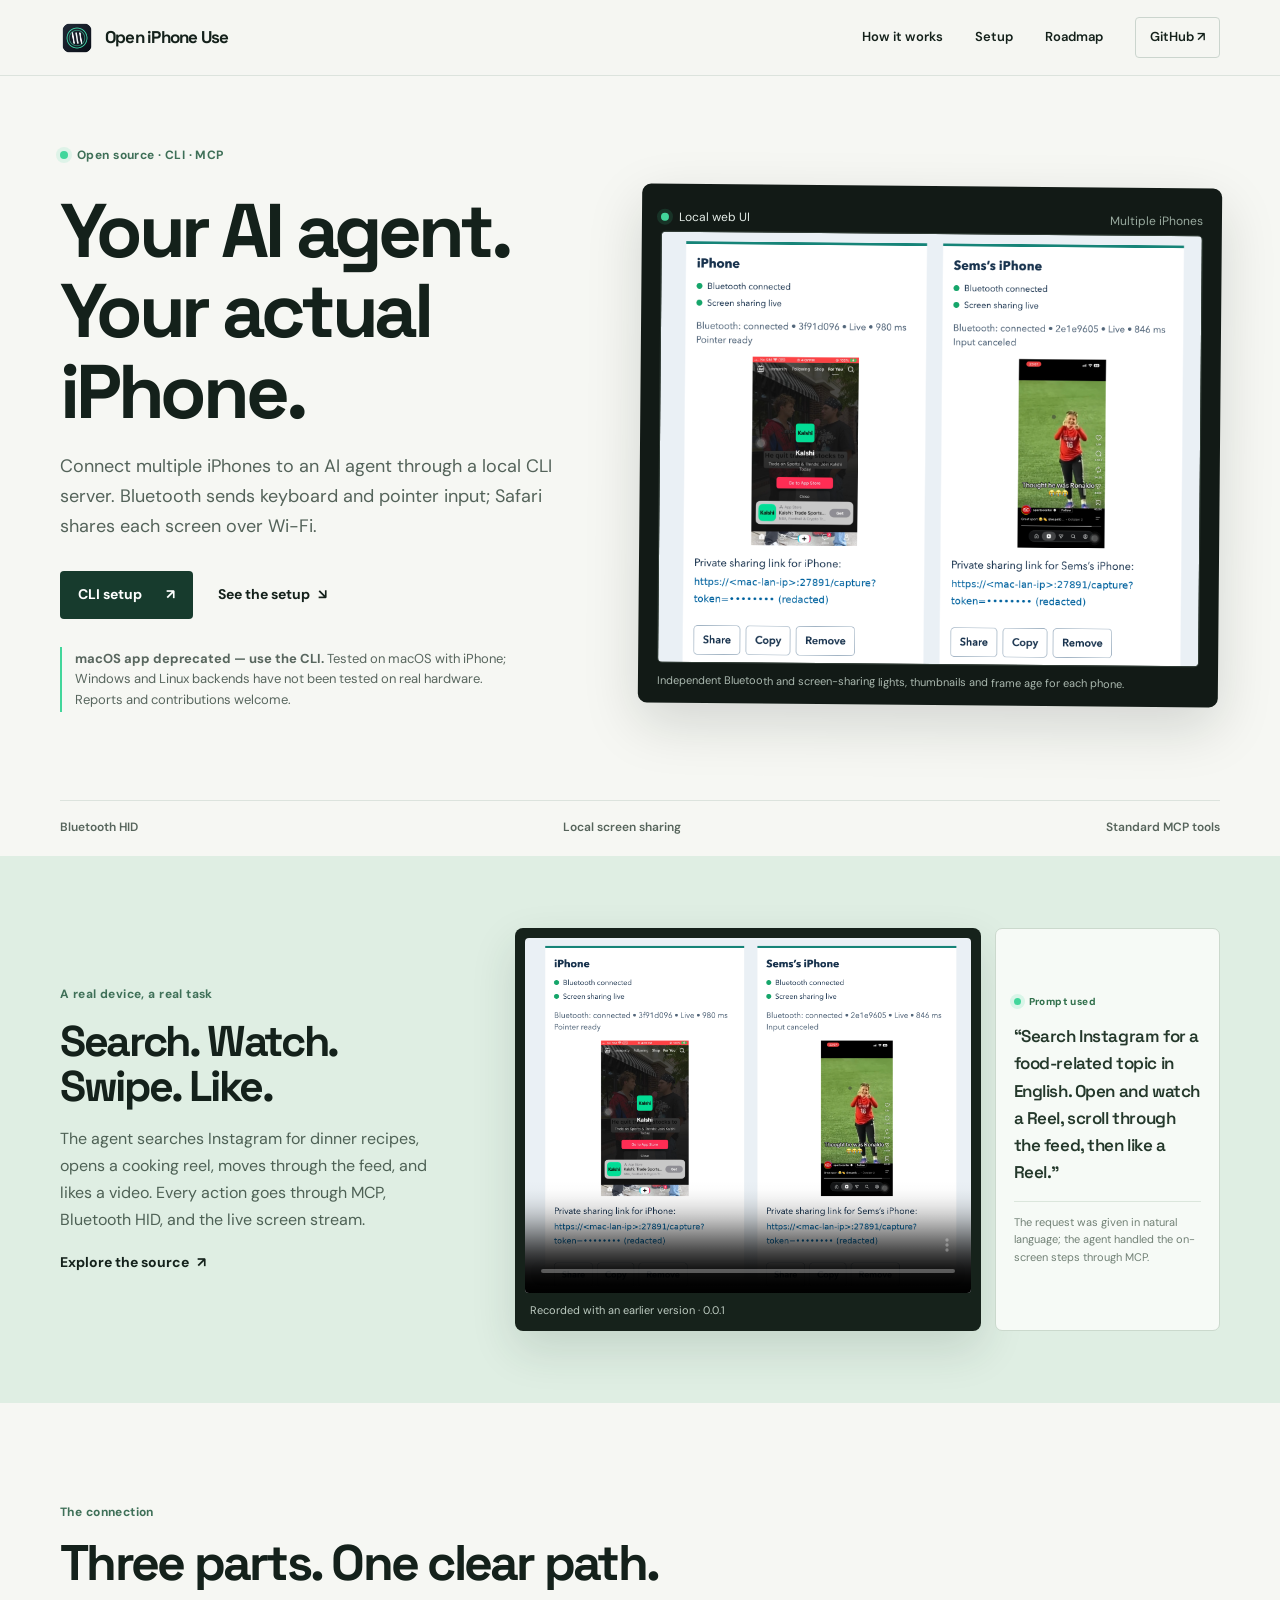
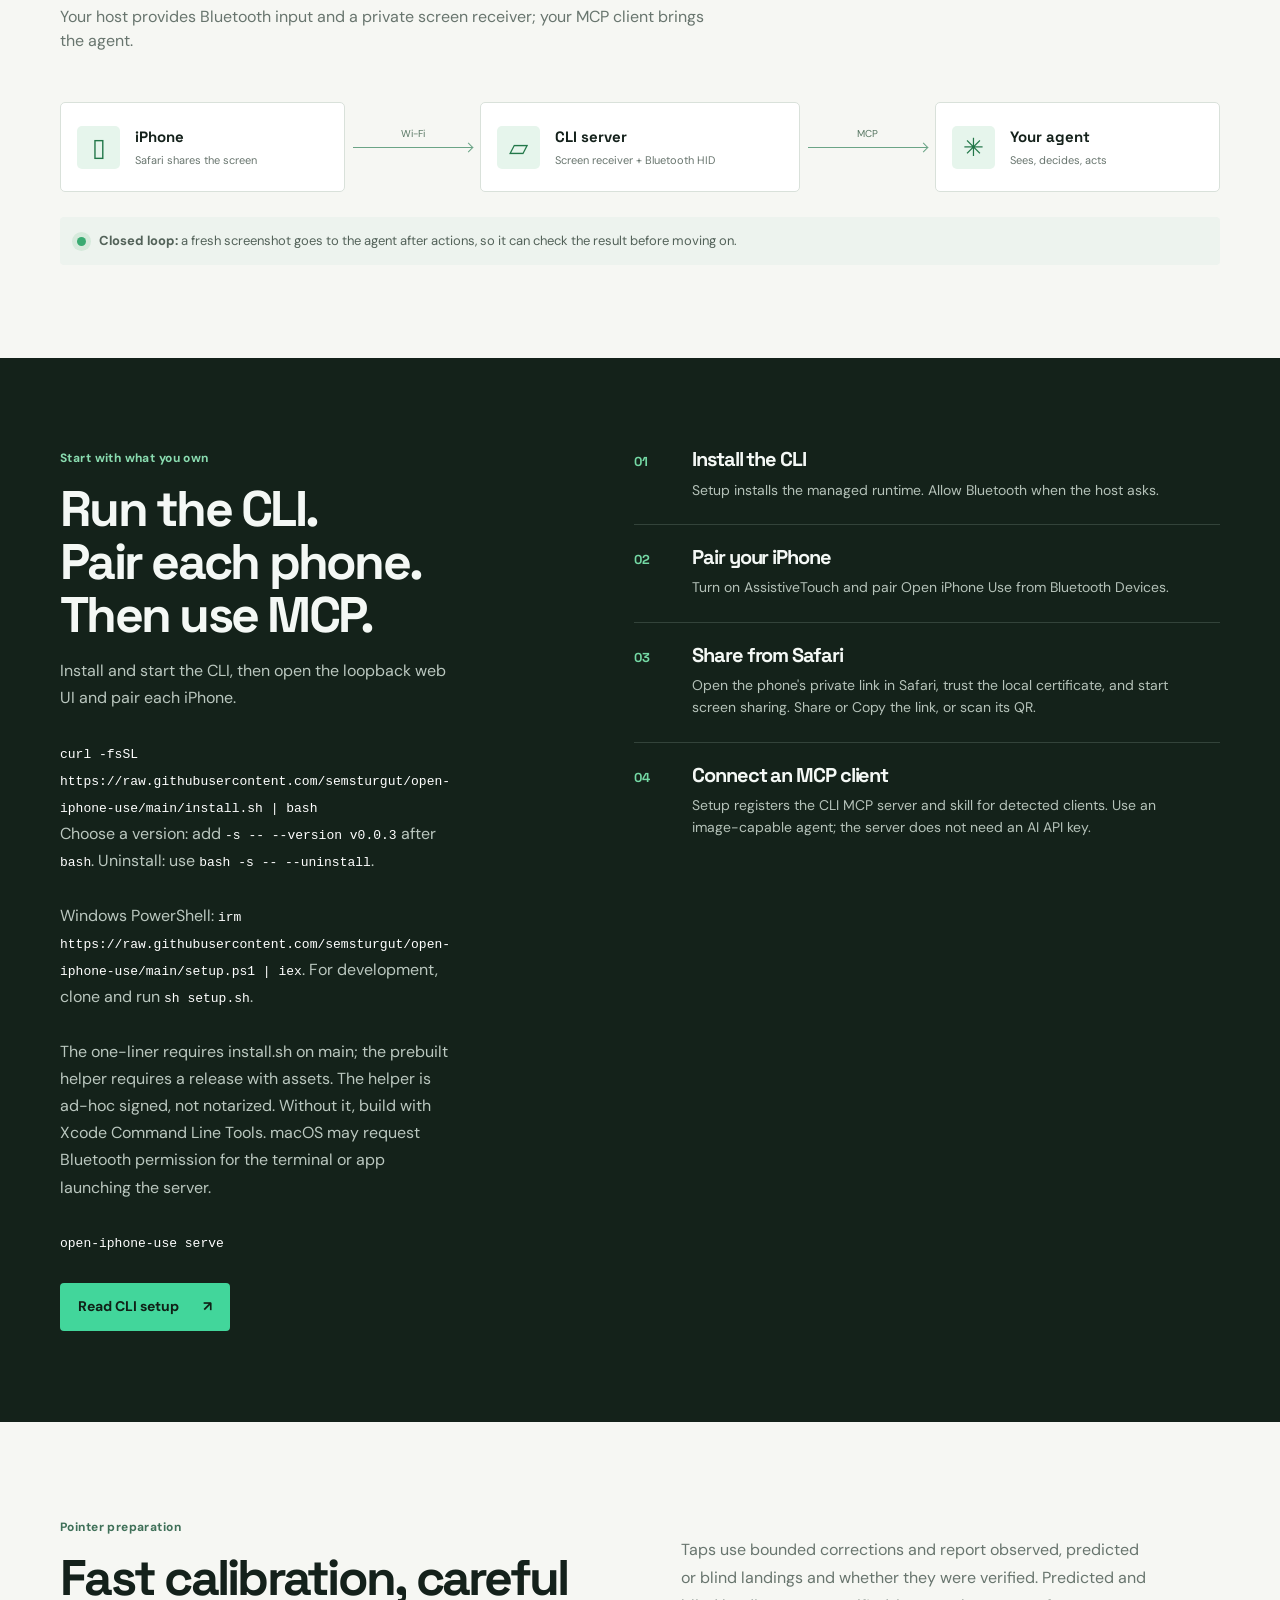
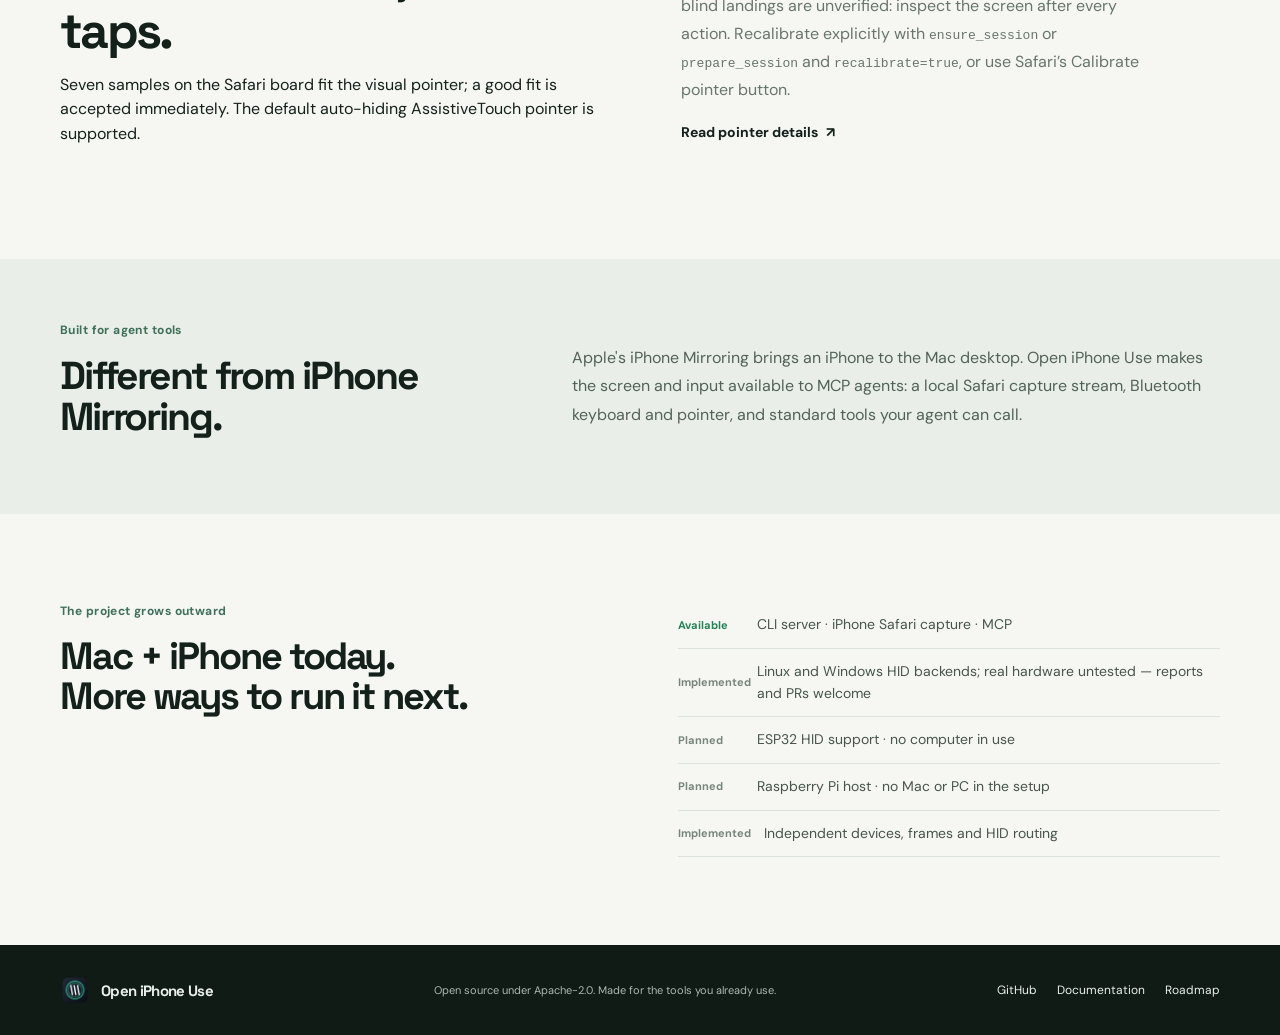
==== commit 5c74bd34: "install: curl one-liner with prebuilt macOS helper" ====
--- a/website/index.html
+++ b/website/index.html
@@ -76,7 +76,7 @@
       <div class="protocol-note"><span class="pulse"></span><p><b>Closed loop:</b> a fresh screenshot goes to the agent after actions, so it can check the result before moving on.</p></div>
     </section>
 
-    <section class="setup-band" id="setup"><div class="wrap setup-grid"><div class="setup-intro"><p class="section-kicker">Start with what you own</p><h2>Run the CLI.<br>Pair each phone.<br>Then use MCP.</h2><p>From a reviewed checkout, install and start the CLI. Open the loopback web UI without a token, pair each iPhone over Bluetooth, and use new to get its private link and QR.<br><br><code>sh setup.sh</code> (macOS/Linux) or <code>.\setup.ps1</code> (Windows)<br><code>open-iphone-use serve</code></p><a class="button dark-button" href="https://github.com/semsturgut/open-iphone-use#quick-start">Read CLI setup <span>↗</span></a></div><div class="steps"><article><span>01</span><div><h3>Install the CLI</h3><p>Setup installs the managed runtime. Allow Bluetooth when the host asks.</p></div></article><article><span>02</span><div><h3>Pair your iPhone</h3><p>Turn on AssistiveTouch and pair Open iPhone Use from Bluetooth Devices.</p></div></article><article><span>03</span><div><h3>Share from Safari</h3><p>Open the phone's private link in Safari, trust the local certificate, and start screen sharing. Share or Copy the link, or scan its QR.</p></div></article><article><span>04</span><div><h3>Connect an MCP client</h3><p>Setup registers the CLI MCP server and skill for detected clients. Use an image-capable agent; the server does not need an AI API key.</p></div></article></div></div></section>
+    <section class="setup-band" id="setup"><div class="wrap setup-grid"><div class="setup-intro"><p class="section-kicker">Start with what you own</p><h2>Run the CLI.<br>Pair each phone.<br>Then use MCP.</h2><p>Install and start the CLI, then open the loopback web UI and pair each iPhone.<br><br><code>curl -fsSL https://raw.githubusercontent.com/semsturgut/open-iphone-use/main/install.sh | bash</code><br>Choose a version: add <code>-s -- --version v0.0.3</code> after <code>bash</code>. Uninstall: use <code>bash -s -- --uninstall</code>.<br><br>Windows PowerShell: <code>irm https://raw.githubusercontent.com/semsturgut/open-iphone-use/main/setup.ps1 | iex</code>. For development, clone and run <code>sh setup.sh</code>.<br><br>The one-liner requires install.sh on main; the prebuilt helper requires a release with assets. The helper is ad-hoc signed, not notarized. Without it, build with Xcode Command Line Tools. macOS may request Bluetooth permission for the terminal or app launching the server.<br><br><code>open-iphone-use serve</code></p><a class="button dark-button" href="https://github.com/semsturgut/open-iphone-use#quick-start">Read CLI setup <span>↗</span></a></div><div class="steps"><article><span>01</span><div><h3>Install the CLI</h3><p>Setup installs the managed runtime. Allow Bluetooth when the host asks.</p></div></article><article><span>02</span><div><h3>Pair your iPhone</h3><p>Turn on AssistiveTouch and pair Open iPhone Use from Bluetooth Devices.</p></div></article><article><span>03</span><div><h3>Share from Safari</h3><p>Open the phone's private link in Safari, trust the local certificate, and start screen sharing. Share or Copy the link, or scan its QR.</p></div></article><article><span>04</span><div><h3>Connect an MCP client</h3><p>Setup registers the CLI MCP server and skill for detected clients. Use an image-capable agent; the server does not need an AI API key.</p></div></article></div></div></section>
 
     <section class="calibration wrap"><div><p class="section-kicker">Pointer preparation</p><h2>Fast calibration, careful taps.</h2><p>Seven samples on the Safari board fit the visual pointer; a good fit is accepted immediately. The default auto-hiding AssistiveTouch pointer is supported.</p></div><div><p>Taps use bounded corrections and report observed, predicted or blind landings and whether they were verified. Predicted and blind landings are unverified: inspect the screen after every action. Recalibrate explicitly with <code>ensure_session</code> or <code>prepare_session</code> and <code>recalibrate=true</code>, or use Safari’s Calibrate pointer button.</p><a class="text-link" href="https://github.com/semsturgut/open-iphone-use/blob/main/docs/headless-server.md#pointer-accuracy-and-scroll-direction">Read pointer details <span>↗</span></a></div></section>
 
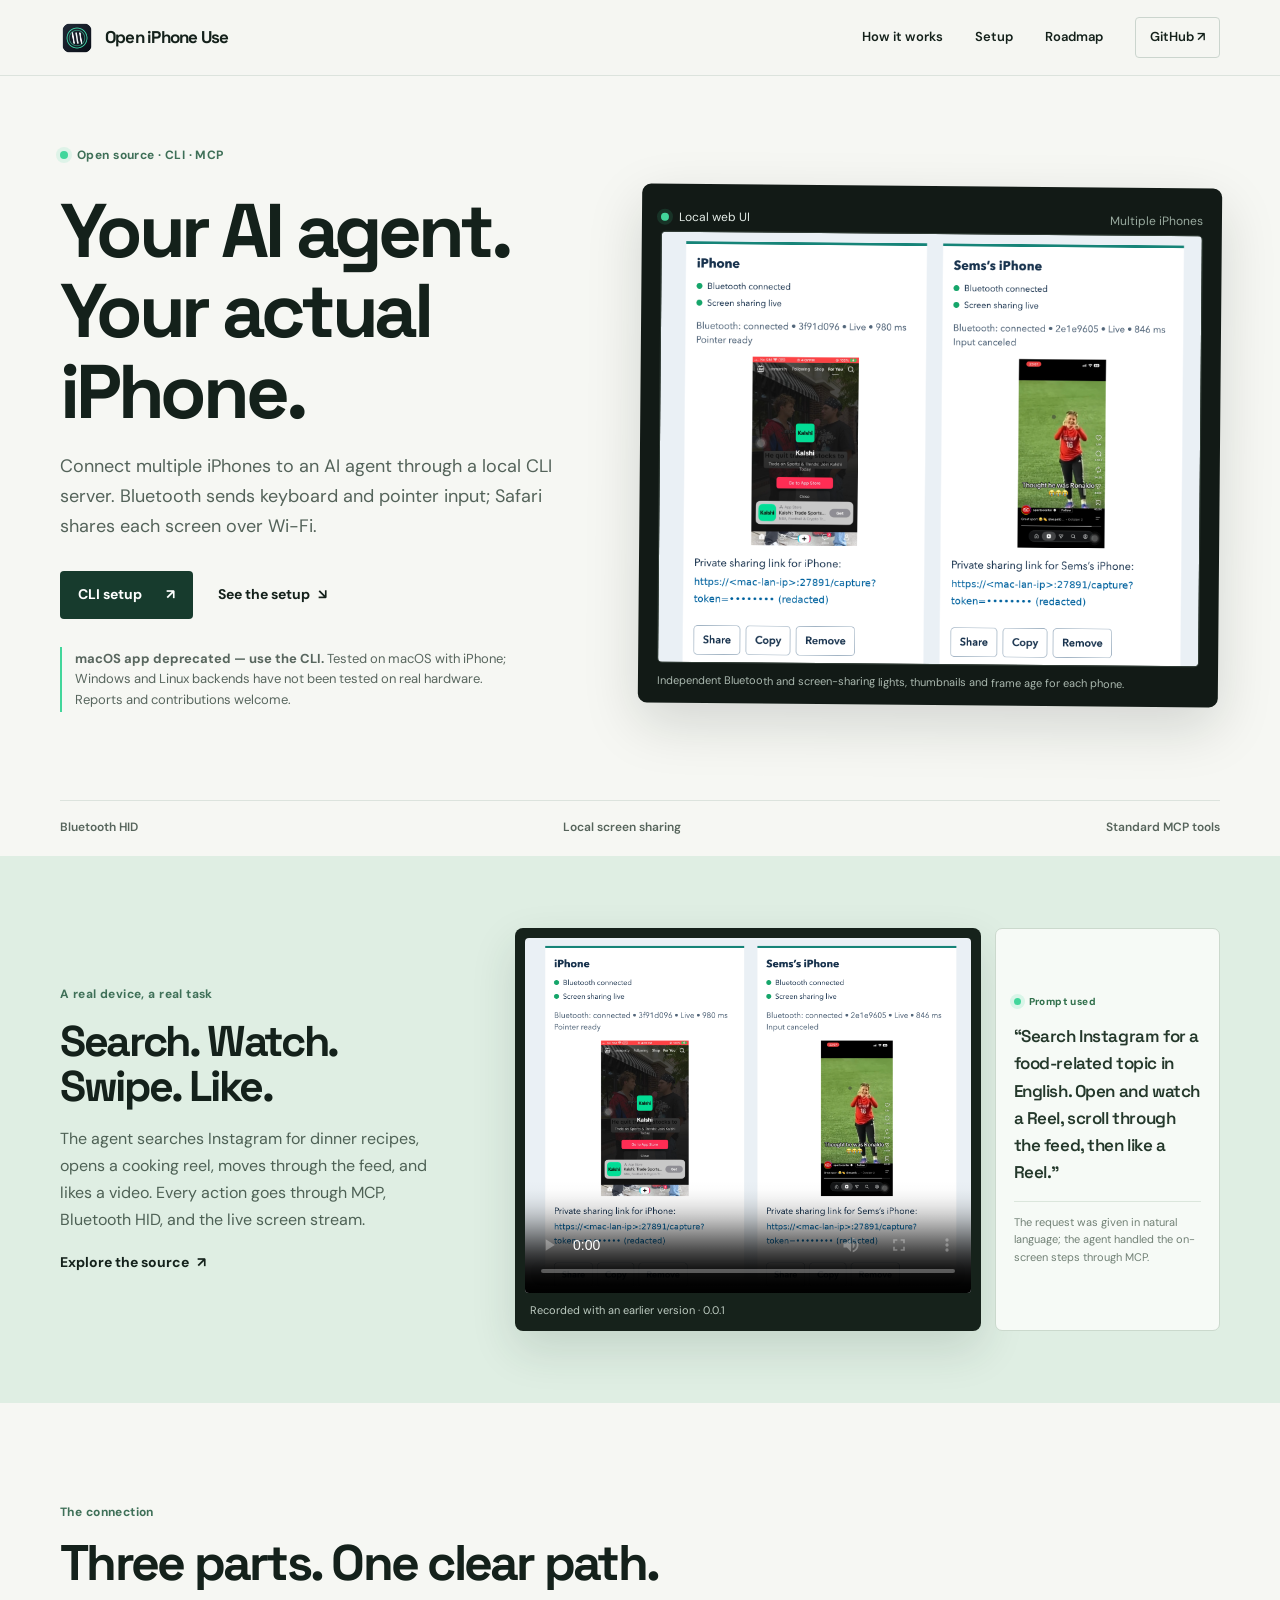
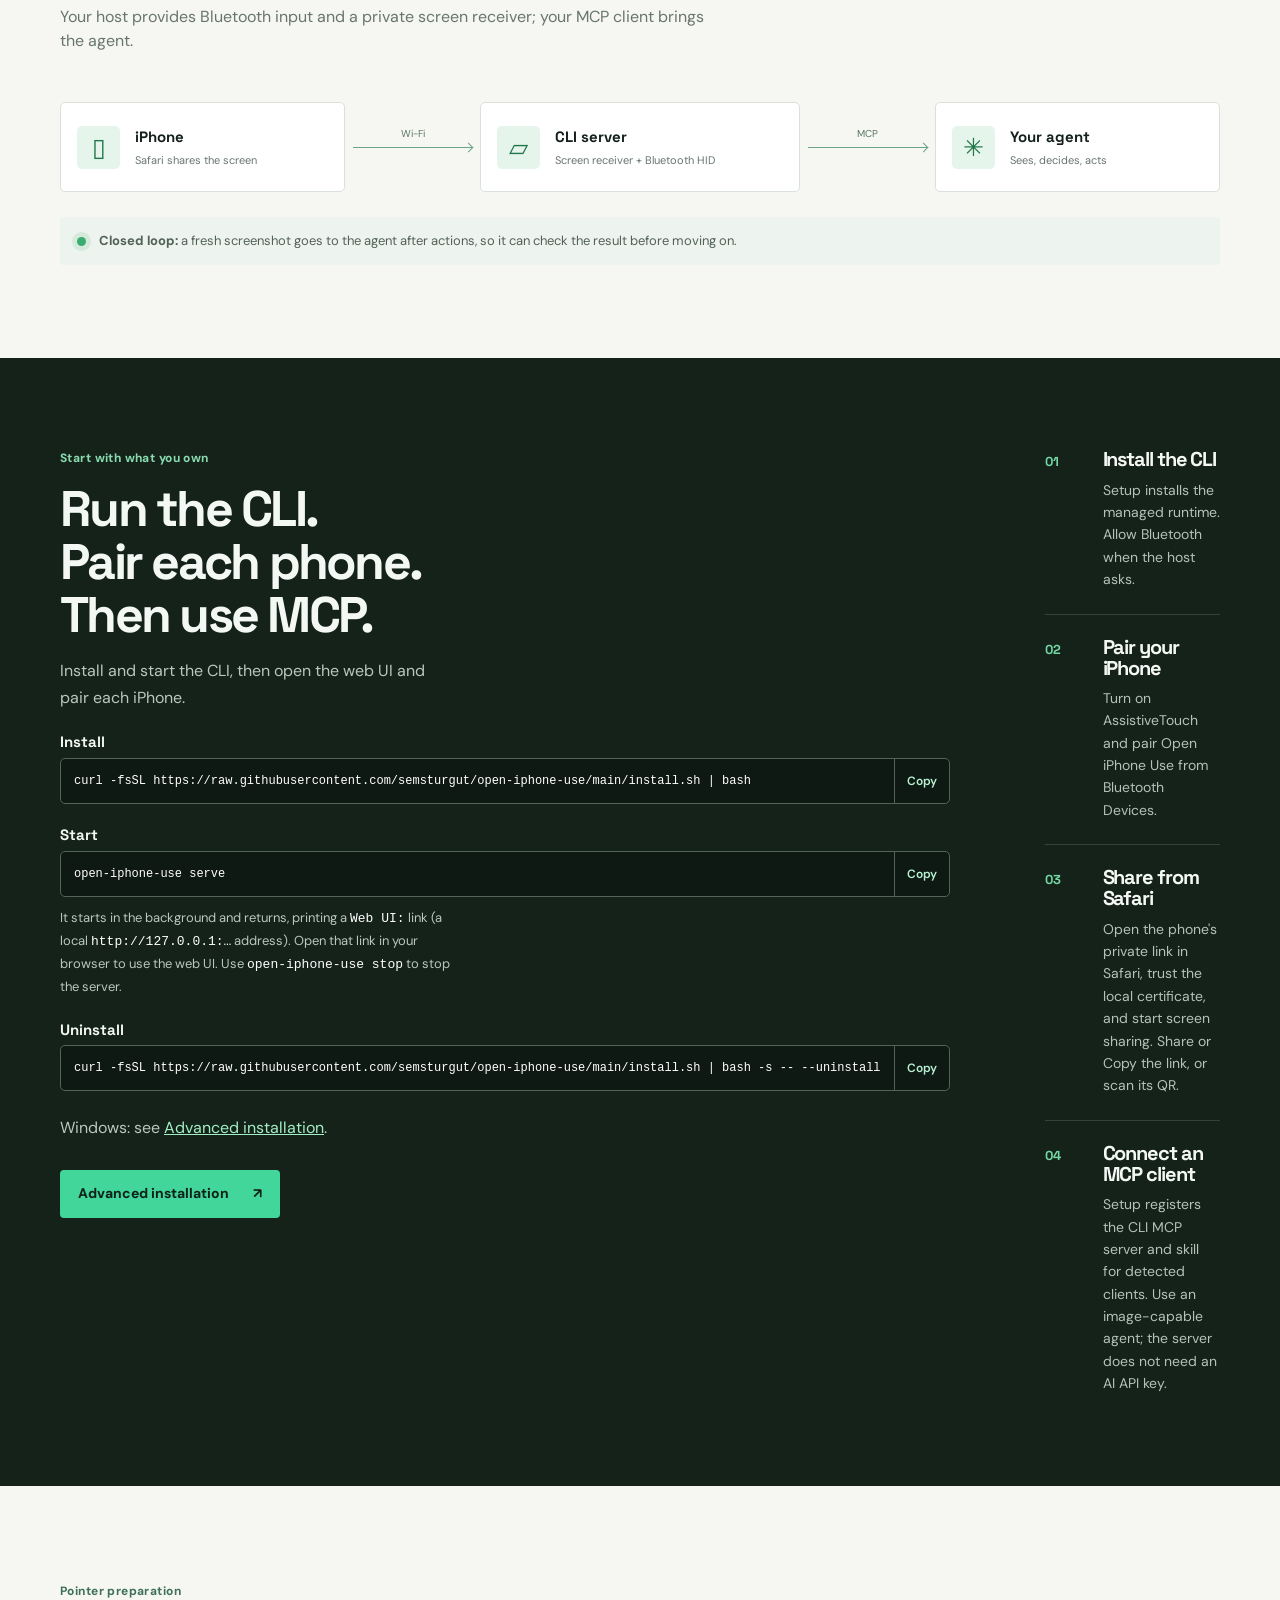
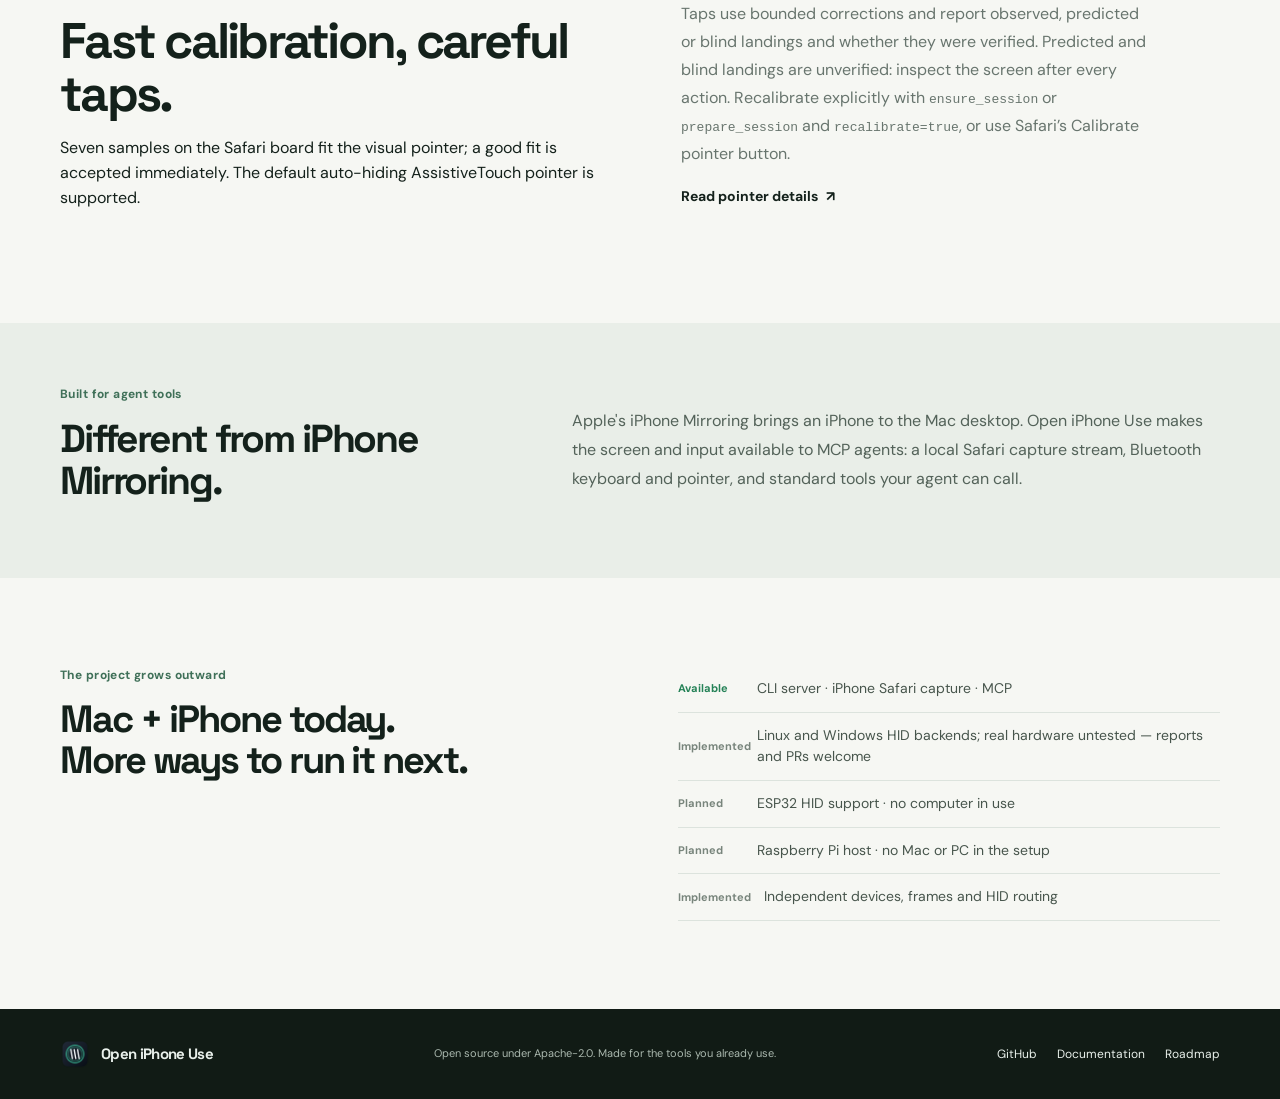
==== commit 5ce4f5cf: "Stabilize parallel preparation test and simplify quick start" ====
--- a/website/index.html
+++ b/website/index.html
@@ -76,7 +76,11 @@
       <div class="protocol-note"><span class="pulse"></span><p><b>Closed loop:</b> a fresh screenshot goes to the agent after actions, so it can check the result before moving on.</p></div>
     </section>
 
-    <section class="setup-band" id="setup"><div class="wrap setup-grid"><div class="setup-intro"><p class="section-kicker">Start with what you own</p><h2>Run the CLI.<br>Pair each phone.<br>Then use MCP.</h2><p>Install and start the CLI, then open the loopback web UI and pair each iPhone.<br><br><code>curl -fsSL https://raw.githubusercontent.com/semsturgut/open-iphone-use/main/install.sh | bash</code><br>Choose a version: add <code>-s -- --version v0.0.3</code> after <code>bash</code>. Uninstall: use <code>bash -s -- --uninstall</code>.<br><br>Windows PowerShell: <code>irm https://raw.githubusercontent.com/semsturgut/open-iphone-use/main/setup.ps1 | iex</code>. For development, clone and run <code>sh setup.sh</code>.<br><br>The one-liner requires install.sh on main; the prebuilt helper requires a release with assets. The helper is ad-hoc signed, not notarized. Without it, build with Xcode Command Line Tools. macOS may request Bluetooth permission for the terminal or app launching the server.<br><br><code>open-iphone-use serve</code></p><a class="button dark-button" href="https://github.com/semsturgut/open-iphone-use#quick-start">Read CLI setup <span>↗</span></a></div><div class="steps"><article><span>01</span><div><h3>Install the CLI</h3><p>Setup installs the managed runtime. Allow Bluetooth when the host asks.</p></div></article><article><span>02</span><div><h3>Pair your iPhone</h3><p>Turn on AssistiveTouch and pair Open iPhone Use from Bluetooth Devices.</p></div></article><article><span>03</span><div><h3>Share from Safari</h3><p>Open the phone's private link in Safari, trust the local certificate, and start screen sharing. Share or Copy the link, or scan its QR.</p></div></article><article><span>04</span><div><h3>Connect an MCP client</h3><p>Setup registers the CLI MCP server and skill for detected clients. Use an image-capable agent; the server does not need an AI API key.</p></div></article></div></div></section>
+    <section class="setup-band" id="setup"><div class="wrap setup-grid"><div class="setup-intro"><p class="section-kicker">Start with what you own</p><h2>Run the CLI.<br>Pair each phone.<br>Then use MCP.</h2><p>Install and start the CLI, then open the web UI and pair each iPhone.</p>
+      <div class="command"><h3>Install</h3><div class="command-box"><pre><code>curl -fsSL https://raw.githubusercontent.com/semsturgut/open-iphone-use/main/install.sh | bash</code></pre><button type="button" class="copy-command" aria-live="polite" aria-label="Copy install command">Copy</button></div></div>
+      <div class="command"><h3>Start</h3><div class="command-box"><pre><code>open-iphone-use serve</code></pre><button type="button" class="copy-command" aria-live="polite" aria-label="Copy start command">Copy</button></div><p>It starts in the background and returns, printing a <code>Web UI:</code> link (a local <code>http://127.0.0.1:…</code> address). Open that link in your browser to use the web UI. Use <code>open-iphone-use stop</code> to stop the server.</p></div>
+      <div class="command"><h3>Uninstall</h3><div class="command-box"><pre><code>curl -fsSL https://raw.githubusercontent.com/semsturgut/open-iphone-use/main/install.sh | bash -s -- --uninstall</code></pre><button type="button" class="copy-command" aria-live="polite" aria-label="Copy uninstall command">Copy</button></div></div>
+      <p>Windows: see <a href="https://github.com/semsturgut/open-iphone-use/blob/main/docs/installation.md#advanced-installation">Advanced installation</a>.</p><a class="button dark-button" href="https://github.com/semsturgut/open-iphone-use/blob/main/docs/installation.md#advanced-installation">Advanced installation <span>↗</span></a></div><div class="steps"><article><span>01</span><div><h3>Install the CLI</h3><p>Setup installs the managed runtime. Allow Bluetooth when the host asks.</p></div></article><article><span>02</span><div><h3>Pair your iPhone</h3><p>Turn on AssistiveTouch and pair Open iPhone Use from Bluetooth Devices.</p></div></article><article><span>03</span><div><h3>Share from Safari</h3><p>Open the phone's private link in Safari, trust the local certificate, and start screen sharing. Share or Copy the link, or scan its QR.</p></div></article><article><span>04</span><div><h3>Connect an MCP client</h3><p>Setup registers the CLI MCP server and skill for detected clients. Use an image-capable agent; the server does not need an AI API key.</p></div></article></div></div></section>
 
     <section class="calibration wrap"><div><p class="section-kicker">Pointer preparation</p><h2>Fast calibration, careful taps.</h2><p>Seven samples on the Safari board fit the visual pointer; a good fit is accepted immediately. The default auto-hiding AssistiveTouch pointer is supported.</p></div><div><p>Taps use bounded corrections and report observed, predicted or blind landings and whether they were verified. Predicted and blind landings are unverified: inspect the screen after every action. Recalibrate explicitly with <code>ensure_session</code> or <code>prepare_session</code> and <code>recalibrate=true</code>, or use Safari’s Calibrate pointer button.</p><a class="text-link" href="https://github.com/semsturgut/open-iphone-use/blob/main/docs/headless-server.md#pointer-accuracy-and-scroll-direction">Read pointer details <span>↗</span></a></div></section>
 
@@ -86,5 +90,6 @@
   </main>
 
   <footer><div class="wrap footer-inner"><a class="brand" href="#top"><img src="assets/icon.png" alt="" width="30" height="30"><span>Open iPhone Use</span></a><p>Open source under Apache-2.0. Made for the tools you already use.</p><div><a href="https://github.com/semsturgut/open-iphone-use">GitHub</a><a href="https://github.com/semsturgut/open-iphone-use/blob/main/README.md">Documentation</a><a href="https://github.com/semsturgut/open-iphone-use/blob/main/ROADMAP.md">Roadmap</a></div></div></footer>
+<script src="copy.js" defer></script>
 </body>
 </html>
--- a/website/styles.css
+++ b/website/styles.css
@@ -2,3 +2,4 @@
 
 /* The web UI screenshot is a landscape image, including on narrow screens. */
 .screen-frame{height:auto;display:block}.screen-frame img{display:block;width:100%;height:auto;max-width:none}.setup-intro code{color:#fff;overflow-wrap:anywhere}
+.command{margin:23px 0}.command h3{font-size:15px;letter-spacing:0}.command-box{display:flex;align-items:stretch;border:1px solid #52645a;border-radius:5px;background:#0f1913;min-width:0}.command-box pre{margin:0;padding:13px;overflow-x:auto;flex:1;min-width:0;font-size:12px;line-height:1.5}.command-box code{white-space:pre}.copy-command{flex:none;border:0;border-left:1px solid #52645a;background:transparent;color:#b8f1d1;padding:0 12px;font:600 12px var(--font-body);cursor:pointer}.copy-command:hover{background:#274135}.copy-command:focus-visible{outline:3px solid #36bd83;outline-offset:-3px}.command p{margin-top:10px;font-size:13px}.setup-intro a:not(.button){color:#a3efc4}
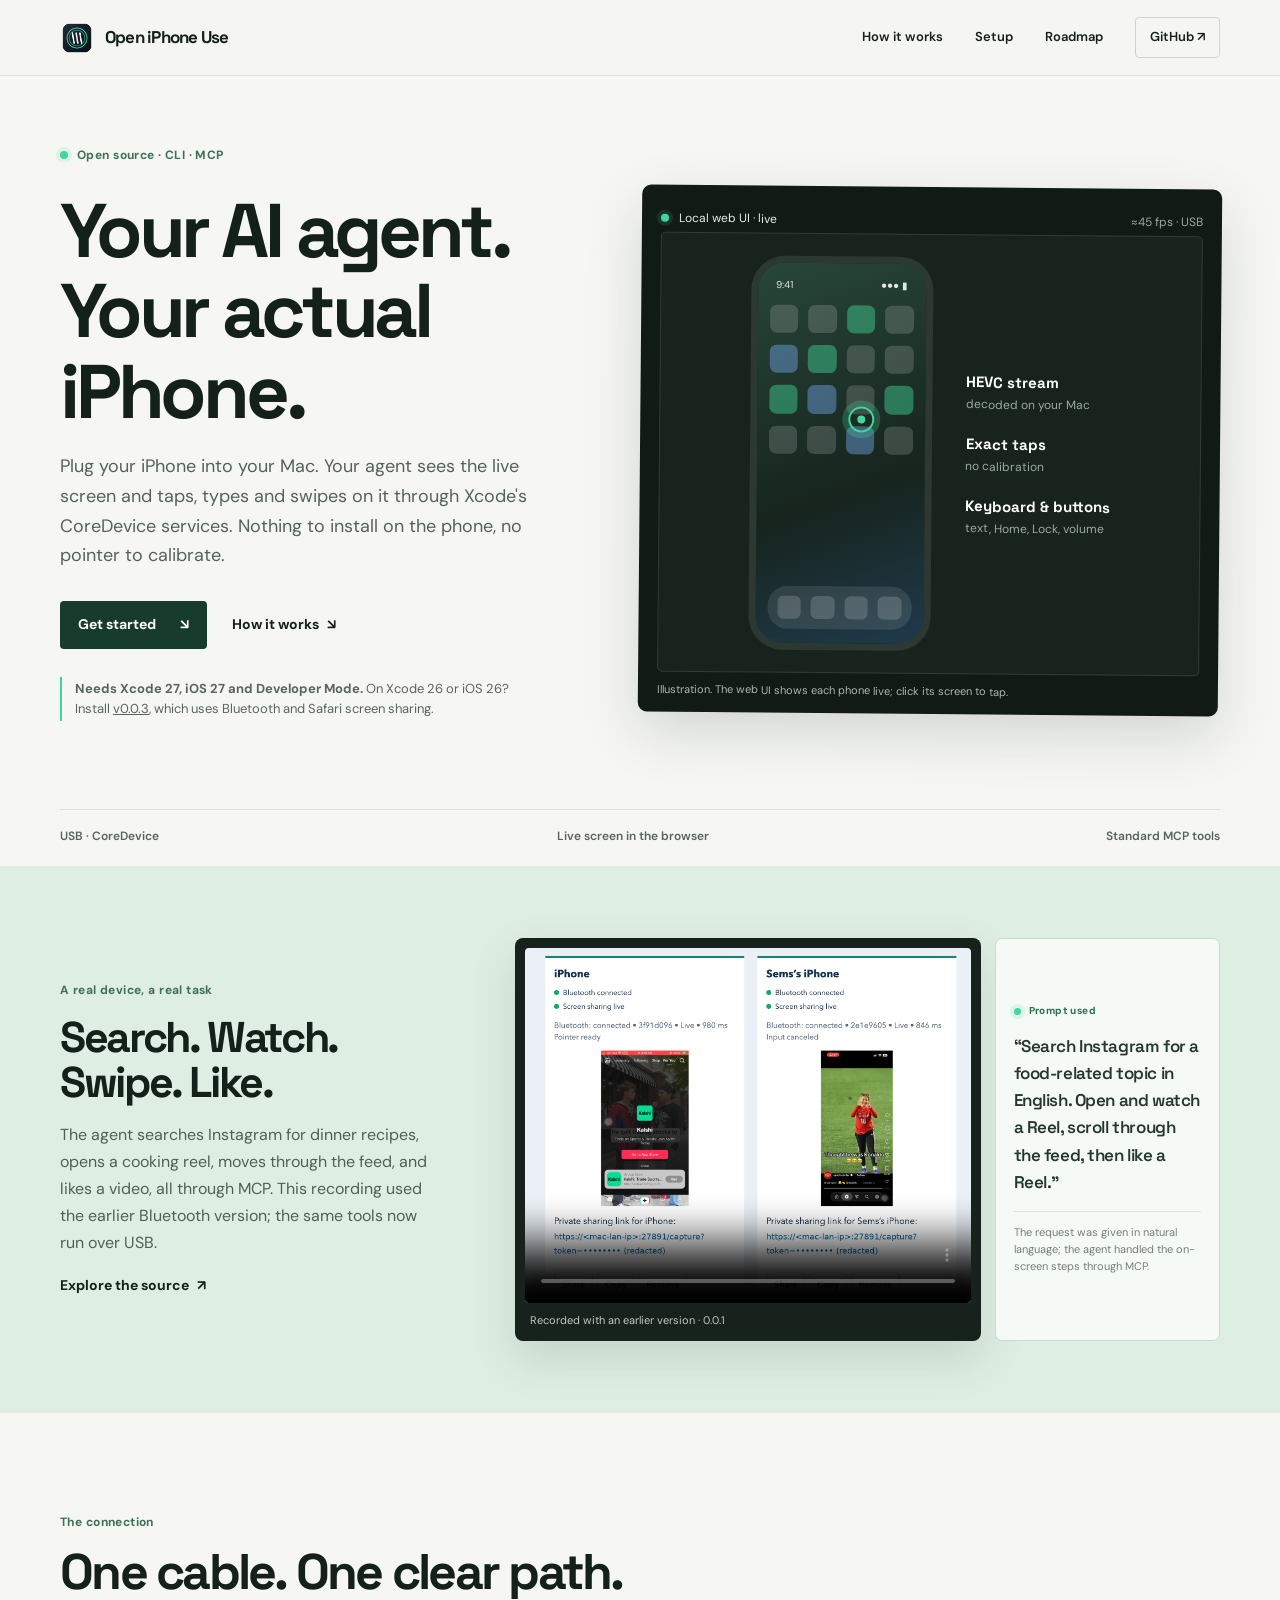
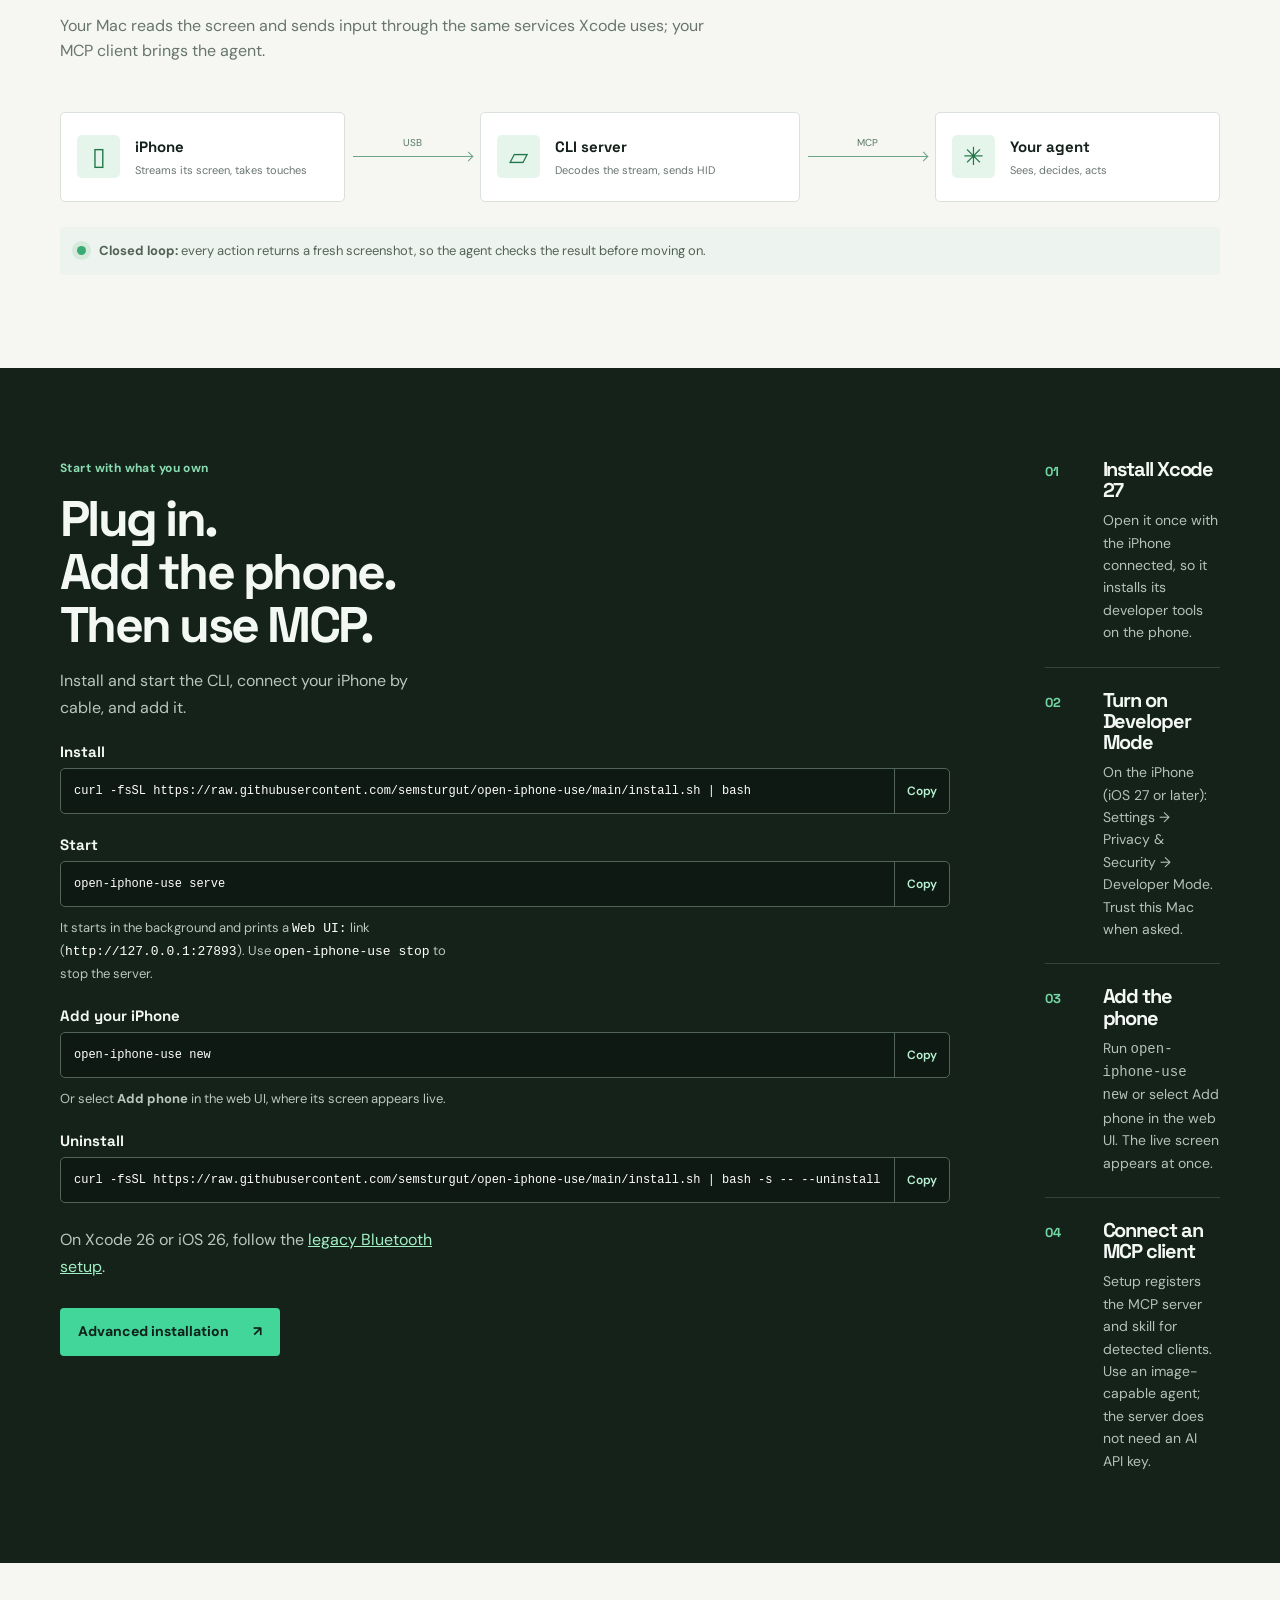
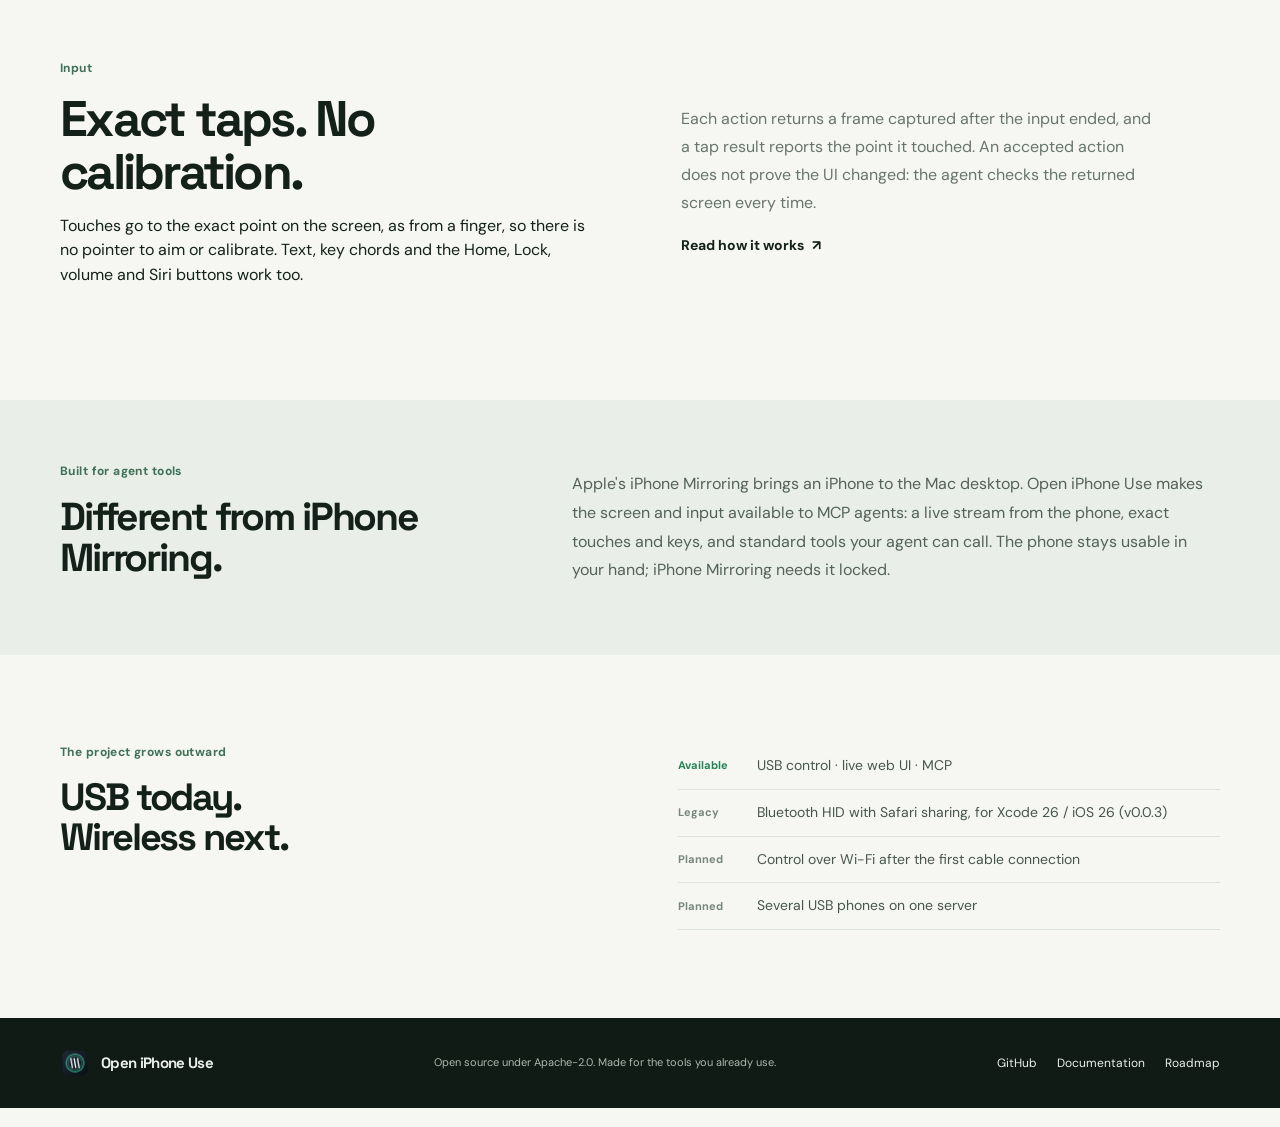
==== commit ec049215: "Make USB control the default; live Web UI; legacy Bluetooth opt-in - serve no longer starts the Blue" ====
--- a/website/index.html
+++ b/website/index.html
@@ -4,7 +4,7 @@
   <meta charset="utf-8">
   <meta name="viewport" content="width=device-width, initial-scale=1">
   <title>Open iPhone Use — MCP control for your iPhone</title>
-  <meta name="description" content="Connect iPhones to AI agents with a CLI, Bluetooth HID, Safari screen sharing and MCP.">
+  <meta name="description" content="Let an AI agent use your iPhone over USB: a live screen stream, exact touches and typing through Xcode's CoreDevice services, and standard MCP tools.">
   <meta name="robots" content="index,follow,max-image-preview:large">
   <meta name="theme-color" content="#101915">
   <link rel="canonical" href="https://semsturgut.github.io/open-iphone-use/">
@@ -14,7 +14,7 @@
   <meta property="og:type" content="website">
   <meta property="og:site_name" content="Open iPhone Use">
   <meta property="og:title" content="Open iPhone Use — MCP control for your iPhone">
-  <meta property="og:description" content="Use your iPhones with AI agents through the CLI, Safari screen sharing, Bluetooth HID and MCP.">
+  <meta property="og:description" content="Let an AI agent use your iPhone over USB: a live screen stream, exact touches and typing through Xcode's CoreDevice services, and standard MCP tools.">
   <meta property="og:url" content="https://semsturgut.github.io/open-iphone-use/">
   <meta property="og:image" content="https://semsturgut.github.io/open-iphone-use/assets/icon.png">
   <meta property="og:image:type" content="image/png">
@@ -23,7 +23,7 @@
   <meta property="og:image:alt" content="Open iPhone Use icon">
   <meta name="twitter:card" content="summary">
   <meta name="twitter:title" content="Open iPhone Use — MCP control for your iPhone">
-  <meta name="twitter:description" content="Connect an iPhone to AI agents with a Mac, Safari, Bluetooth, and MCP.">
+  <meta name="twitter:description" content="Plug in your iPhone; your AI agent sees the live screen and taps, types and swipes over MCP.">
   <meta name="twitter:image" content="https://semsturgut.github.io/open-iphone-use/assets/icon.png">
   <meta name="twitter:image:alt" content="Open iPhone Use icon">
   <link rel="preconnect" href="https://fonts.googleapis.com">
@@ -36,10 +36,10 @@
     "@type":"SoftwareApplication",
     "name":"Open iPhone Use",
     "applicationCategory":"DeveloperApplication",
-    "operatingSystem":"macOS, Linux, Windows",
-    "description":"Open-source MCP bridge for controlling an iPhone with Bluetooth HID and Safari screen sharing.",
+    "operatingSystem":"macOS",
+    "description":"Open-source MCP bridge that lets AI agents control an iPhone over USB through Xcode's CoreDevice services.",
     "image":"https://semsturgut.github.io/open-iphone-use/assets/icon.png",
-    "softwareVersion":"0.0.3",
+    "softwareVersion":"0.1.0",
     "license":"https://www.apache.org/licenses/LICENSE-2.0",
     "codeRepository":"https://github.com/semsturgut/open-iphone-use",
     "offers":{"@type":"Offer","price":"0","priceCurrency":"USD"}
@@ -57,36 +57,37 @@
       <div class="hero-copy">
         <p class="availability"><span></span> Open source · CLI · MCP</p>
         <h1>Your AI agent.<br>Your actual iPhone.</h1>
-        <p class="lede">Connect multiple iPhones to an AI agent through a local CLI server. Bluetooth sends keyboard and pointer input; Safari shares each screen over Wi-Fi.</p>
-        <div class="hero-actions"><a class="button primary" href="https://github.com/semsturgut/open-iphone-use#quick-start">CLI setup <span>↗</span></a><a class="text-link" href="#how">See the setup <span>↘</span></a></div>
-        <p class="requirements"><b>macOS app deprecated — use the CLI.</b> Tested on macOS with iPhone; Windows and Linux backends have not been tested on real hardware. Reports and contributions welcome.</p>
+        <p class="lede">Plug your iPhone into your Mac. Your agent sees the live screen and taps, types and swipes on it through Xcode's CoreDevice services. Nothing to install on the phone, no pointer to calibrate.</p>
+        <div class="hero-actions"><a class="button primary" href="#setup">Get started <span>↘</span></a><a class="text-link" href="#how">How it works <span>↘</span></a></div>
+        <p class="requirements"><b>Needs Xcode 27, iOS 27 and Developer Mode.</b> On Xcode 26 or iOS 26? Install <a href="https://github.com/semsturgut/open-iphone-use/blob/main/docs/bluetooth-legacy.md">v0.0.3</a>, which uses Bluetooth and Safari screen sharing.</p>
       </div>
-      <figure class="device-view"><div class="device-top"><span class="live-dot"></span><span>Local web UI</span><span class="latency">Multiple iPhones</span></div><div class="screen-frame"><img src="assets/web-ui.png" alt="Local web UI with two iPhone cards, Bluetooth and screen-sharing status lights, live thumbnails and sharing controls"></div><figcaption>Independent Bluetooth and screen-sharing lights, thumbnails and frame age for each phone.</figcaption></figure>
-      <div class="hero-rule"><span>Bluetooth HID</span><span>Local screen sharing</span><span>Standard MCP tools</span></div>
+      <figure class="device-view"><div class="device-top"><span class="live-dot"></span><span>Local web UI · live</span><span class="latency">≈45 fps · USB</span></div><div class="screen-frame live-frame" role="img" aria-label="Illustration of a live iPhone screen in the web UI, with an exact tap marker"><div class="mock-phone"><div class="mock-status"><span>9:41</span><span>●●● ▮</span></div><div class="mock-grid"><i></i><i></i><i></i><i></i><i></i><i></i><i></i><i></i><i></i><i></i><i></i><i></i><i></i><i></i><i></i><i></i></div><div class="mock-dock"><i></i><i></i><i></i><i></i></div><span class="mock-tap" aria-hidden="true"></span></div><ul class="mock-stats"><li><b>HEVC stream</b><span>decoded on your Mac</span></li><li><b>Exact taps</b><span>no calibration</span></li><li><b>Keyboard &amp; buttons</b><span>text, Home, Lock, volume</span></li></ul></div><figcaption>Illustration. The web UI shows each phone live; click its screen to tap.</figcaption></figure>
+      <div class="hero-rule"><span>USB · CoreDevice</span><span>Live screen in the browser</span><span>Standard MCP tools</span></div>
     </section>
 
-    <section class="demo-band" id="demo" aria-labelledby="demo-title"><div class="wrap demo-layout"><div><p class="section-kicker">A real device, a real task</p><h2 id="demo-title">Search. Watch. Swipe. Like.</h2><p>The agent searches Instagram for dinner recipes, opens a cooking reel, moves through the feed, and likes a video. Every action goes through MCP, Bluetooth HID, and the live screen stream.</p><a class="text-link" href="https://github.com/semsturgut/open-iphone-use">Explore the source <span>↗</span></a></div><div class="demo-media"><div class="video-shell"><video controls playsinline preload="metadata" poster="assets/web-ui.png" aria-label="Open iPhone Use real-device Instagram demo"><source src="assets/demo.mp4" type="video/mp4"><a href="assets/demo.mp4">Watch the demo video</a></video><span class="video-caption">Recorded with an earlier version · 0.0.1</span></div><aside class="prompt-card" aria-label="Demo prompt"><p class="prompt-label">Prompt used</p><blockquote>“Search Instagram for a food-related topic in English. Open and watch a Reel, scroll through the feed, then like a Reel.”</blockquote><p class="prompt-note">The request was given in natural language; the agent handled the on-screen steps through MCP.</p></aside></div></div></section>
+    <section class="demo-band" id="demo" aria-labelledby="demo-title"><div class="wrap demo-layout"><div><p class="section-kicker">A real device, a real task</p><h2 id="demo-title">Search. Watch. Swipe. Like.</h2><p>The agent searches Instagram for dinner recipes, opens a cooking reel, moves through the feed, and likes a video, all through MCP. This recording used the earlier Bluetooth version; the same tools now run over USB.</p><a class="text-link" href="https://github.com/semsturgut/open-iphone-use">Explore the source <span>↗</span></a></div><div class="demo-media"><div class="video-shell"><video controls playsinline preload="metadata" poster="assets/web-ui.png" aria-label="Open iPhone Use real-device Instagram demo"><source src="assets/demo.mp4" type="video/mp4"><a href="assets/demo.mp4">Watch the demo video</a></video><span class="video-caption">Recorded with an earlier version · 0.0.1</span></div><aside class="prompt-card" aria-label="Demo prompt"><p class="prompt-label">Prompt used</p><blockquote>“Search Instagram for a food-related topic in English. Open and watch a Reel, scroll through the feed, then like a Reel.”</blockquote><p class="prompt-note">The request was given in natural language; the agent handled the on-screen steps through MCP.</p></aside></div></div></section>
 
-    <section class="how wrap" id="how"><div class="section-heading"><p class="section-kicker">The connection</p><h2>Three parts. One clear path.</h2><p>Your host provides Bluetooth input and a private screen receiver; your MCP client brings the agent.</p></div>
-      <div class="signal-flow" aria-label="iPhone screen shared to the host, read by an AI agent, and controlled by Bluetooth input">
-        <div class="flow-node phone"><span class="node-glyph">▯</span><div><b>iPhone</b><small>Safari shares the screen</small></div></div><span class="flow-link"><i>Wi-Fi</i></span>
-        <div class="flow-node mac"><span class="node-glyph">▱</span><div><b>CLI server</b><small>Screen receiver + Bluetooth HID</small></div></div><span class="flow-link"><i>MCP</i></span>
+    <section class="how wrap" id="how"><div class="section-heading"><p class="section-kicker">The connection</p><h2>One cable. One clear path.</h2><p>Your Mac reads the screen and sends input through the same services Xcode uses; your MCP client brings the agent.</p></div>
+      <div class="signal-flow" aria-label="iPhone connected to the Mac by USB, read by an AI agent through MCP">
+        <div class="flow-node phone"><span class="node-glyph">▯</span><div><b>iPhone</b><small>Streams its screen, takes touches</small></div></div><span class="flow-link"><i>USB</i></span>
+        <div class="flow-node mac"><span class="node-glyph">▱</span><div><b>CLI server</b><small>Decodes the stream, sends HID</small></div></div><span class="flow-link"><i>MCP</i></span>
         <div class="flow-node agent"><span class="node-glyph">✳</span><div><b>Your agent</b><small>Sees, decides, acts</small></div></div>
       </div>
-      <div class="protocol-note"><span class="pulse"></span><p><b>Closed loop:</b> a fresh screenshot goes to the agent after actions, so it can check the result before moving on.</p></div>
+      <div class="protocol-note"><span class="pulse"></span><p><b>Closed loop:</b> every action returns a fresh screenshot, so the agent checks the result before moving on.</p></div>
     </section>
 
-    <section class="setup-band" id="setup"><div class="wrap setup-grid"><div class="setup-intro"><p class="section-kicker">Start with what you own</p><h2>Run the CLI.<br>Pair each phone.<br>Then use MCP.</h2><p>Install and start the CLI, then open the web UI and pair each iPhone.</p>
+    <section class="setup-band" id="setup"><div class="wrap setup-grid"><div class="setup-intro"><p class="section-kicker">Start with what you own</p><h2>Plug in.<br>Add the phone.<br>Then use MCP.</h2><p>Install and start the CLI, connect your iPhone by cable, and add it.</p>
       <div class="command"><h3>Install</h3><div class="command-box"><pre><code>curl -fsSL https://raw.githubusercontent.com/semsturgut/open-iphone-use/main/install.sh | bash</code></pre><button type="button" class="copy-command" aria-live="polite" aria-label="Copy install command">Copy</button></div></div>
-      <div class="command"><h3>Start</h3><div class="command-box"><pre><code>open-iphone-use serve</code></pre><button type="button" class="copy-command" aria-live="polite" aria-label="Copy start command">Copy</button></div><p>It starts in the background and returns, printing a <code>Web UI:</code> link (a local <code>http://127.0.0.1:…</code> address). Open that link in your browser to use the web UI. Use <code>open-iphone-use stop</code> to stop the server.</p></div>
+      <div class="command"><h3>Start</h3><div class="command-box"><pre><code>open-iphone-use serve</code></pre><button type="button" class="copy-command" aria-live="polite" aria-label="Copy start command">Copy</button></div><p>It starts in the background and prints a <code>Web UI:</code> link (<code>http://127.0.0.1:27893</code>). Use <code>open-iphone-use stop</code> to stop the server.</p></div>
+      <div class="command"><h3>Add your iPhone</h3><div class="command-box"><pre><code>open-iphone-use new</code></pre><button type="button" class="copy-command" aria-live="polite" aria-label="Copy add your iphone command">Copy</button></div><p>Or select <b>Add phone</b> in the web UI, where its screen appears live.</p></div>
       <div class="command"><h3>Uninstall</h3><div class="command-box"><pre><code>curl -fsSL https://raw.githubusercontent.com/semsturgut/open-iphone-use/main/install.sh | bash -s -- --uninstall</code></pre><button type="button" class="copy-command" aria-live="polite" aria-label="Copy uninstall command">Copy</button></div></div>
-      <p>Windows: see <a href="https://github.com/semsturgut/open-iphone-use/blob/main/docs/installation.md#advanced-installation">Advanced installation</a>.</p><a class="button dark-button" href="https://github.com/semsturgut/open-iphone-use/blob/main/docs/installation.md#advanced-installation">Advanced installation <span>↗</span></a></div><div class="steps"><article><span>01</span><div><h3>Install the CLI</h3><p>Setup installs the managed runtime. Allow Bluetooth when the host asks.</p></div></article><article><span>02</span><div><h3>Pair your iPhone</h3><p>Turn on AssistiveTouch and pair Open iPhone Use from Bluetooth Devices.</p></div></article><article><span>03</span><div><h3>Share from Safari</h3><p>Open the phone's private link in Safari, trust the local certificate, and start screen sharing. Share or Copy the link, or scan its QR.</p></div></article><article><span>04</span><div><h3>Connect an MCP client</h3><p>Setup registers the CLI MCP server and skill for detected clients. Use an image-capable agent; the server does not need an AI API key.</p></div></article></div></div></section>
+      <p>On Xcode 26 or iOS 26, follow the <a href="https://github.com/semsturgut/open-iphone-use/blob/main/docs/bluetooth-legacy.md">legacy Bluetooth setup</a>.</p><a class="button dark-button" href="https://github.com/semsturgut/open-iphone-use/blob/main/docs/installation.md#advanced-installation">Advanced installation <span>↗</span></a></div><div class="steps"><article><span>01</span><div><h3>Install Xcode 27</h3><p>Open it once with the iPhone connected, so it installs its developer tools on the phone.</p></div></article><article><span>02</span><div><h3>Turn on Developer Mode</h3><p>On the iPhone (iOS 27 or later): Settings → Privacy &amp; Security → Developer Mode. Trust this Mac when asked.</p></div></article><article><span>03</span><div><h3>Add the phone</h3><p>Run <code>open-iphone-use new</code> or select Add phone in the web UI. The live screen appears at once.</p></div></article><article><span>04</span><div><h3>Connect an MCP client</h3><p>Setup registers the MCP server and skill for detected clients. Use an image-capable agent; the server does not need an AI API key.</p></div></article></div></div></section>
 
-    <section class="calibration wrap"><div><p class="section-kicker">Pointer preparation</p><h2>Fast calibration, careful taps.</h2><p>Seven samples on the Safari board fit the visual pointer; a good fit is accepted immediately. The default auto-hiding AssistiveTouch pointer is supported.</p></div><div><p>Taps use bounded corrections and report observed, predicted or blind landings and whether they were verified. Predicted and blind landings are unverified: inspect the screen after every action. Recalibrate explicitly with <code>ensure_session</code> or <code>prepare_session</code> and <code>recalibrate=true</code>, or use Safari’s Calibrate pointer button.</p><a class="text-link" href="https://github.com/semsturgut/open-iphone-use/blob/main/docs/headless-server.md#pointer-accuracy-and-scroll-direction">Read pointer details <span>↗</span></a></div></section>
+    <section class="calibration wrap"><div><p class="section-kicker">Input</p><h2>Exact taps. No calibration.</h2><p>Touches go to the exact point on the screen, as from a finger, so there is no pointer to aim or calibrate. Text, key chords and the Home, Lock, volume and Siri buttons work too.</p></div><div><p>Each action returns a frame captured after the input ended, and a tap result reports the point it touched. An accepted action does not prove the UI changed: the agent checks the returned screen every time.</p><a class="text-link" href="https://github.com/semsturgut/open-iphone-use/blob/main/docs/coredevice.md">Read how it works <span>↗</span></a></div></section>
 
-    <section class="difference-band"><div class="wrap difference"><div><p class="section-kicker">Built for agent tools</p><h2>Different from iPhone Mirroring.</h2></div><p>Apple's iPhone Mirroring brings an iPhone to the Mac desktop. Open iPhone Use makes the screen and input available to MCP agents: a local Safari capture stream, Bluetooth keyboard and pointer, and standard tools your agent can call.</p></div></section>
+    <section class="difference-band"><div class="wrap difference"><div><p class="section-kicker">Built for agent tools</p><h2>Different from iPhone Mirroring.</h2></div><p>Apple's iPhone Mirroring brings an iPhone to the Mac desktop. Open iPhone Use makes the screen and input available to MCP agents: a live stream from the phone, exact touches and keys, and standard tools your agent can call. The phone stays usable in your hand; iPhone Mirroring needs it locked.</p></div></section>
 
-    <section class="roadmap wrap"><div><p class="section-kicker">The project grows outward</p><h2>Mac + iPhone today.<br>More ways to run it next.</h2></div><div class="roadmap-list"><p><span class="state-live">Available</span> CLI server · iPhone Safari capture · MCP</p><p><span>Implemented</span> Linux and Windows HID backends; real hardware untested — reports and PRs welcome</p><p><span>Planned</span> ESP32 HID support · no computer in use</p><p><span>Planned</span> Raspberry Pi host · no Mac or PC in the setup</p><p><span>Implemented</span> Independent devices, frames and HID routing</p></div></section>
+    <section class="roadmap wrap"><div><p class="section-kicker">The project grows outward</p><h2>USB today.<br>Wireless next.</h2></div><div class="roadmap-list"><p><span class="state-live">Available</span> USB control · live web UI · MCP</p><p><span>Legacy</span> Bluetooth HID with Safari sharing, for Xcode 26 / iOS 26 (v0.0.3)</p><p><span>Planned</span> Control over Wi-Fi after the first cable connection</p><p><span>Planned</span> Several USB phones on one server</p></div></section>
   </main>
 
   <footer><div class="wrap footer-inner"><a class="brand" href="#top"><img src="assets/icon.png" alt="" width="30" height="30"><span>Open iPhone Use</span></a><p>Open source under Apache-2.0. Made for the tools you already use.</p><div><a href="https://github.com/semsturgut/open-iphone-use">GitHub</a><a href="https://github.com/semsturgut/open-iphone-use/blob/main/README.md">Documentation</a><a href="https://github.com/semsturgut/open-iphone-use/blob/main/ROADMAP.md">Roadmap</a></div></div></footer>
--- a/website/styles.css
+++ b/website/styles.css
@@ -3,3 +3,6 @@
 /* The web UI screenshot is a landscape image, including on narrow screens. */
 .screen-frame{height:auto;display:block}.screen-frame img{display:block;width:100%;height:auto;max-width:none}.setup-intro code{color:#fff;overflow-wrap:anywhere}
 .command{margin:23px 0}.command h3{font-size:15px;letter-spacing:0}.command-box{display:flex;align-items:stretch;border:1px solid #52645a;border-radius:5px;background:#0f1913;min-width:0}.command-box pre{margin:0;padding:13px;overflow-x:auto;flex:1;min-width:0;font-size:12px;line-height:1.5}.command-box code{white-space:pre}.copy-command{flex:none;border:0;border-left:1px solid #52645a;background:transparent;color:#b8f1d1;padding:0 12px;font:600 12px var(--font-body);cursor:pointer}.copy-command:hover{background:#274135}.copy-command:focus-visible{outline:3px solid #36bd83;outline-offset:-3px}.command p{margin-top:10px;font-size:13px}.setup-intro a:not(.button){color:#a3efc4}
+
+.live-frame{align-items:center;gap:34px;padding:22px}.mock-phone{position:relative;height:100%;aspect-ratio:9/19.5;border:7px solid #2c3832;border-radius:34px;background:linear-gradient(160deg,#28463a,#16241d 60%,#203a4c);padding:14px 12px;display:flex;flex-direction:column}.mock-status{display:flex;justify-content:space-between;font-size:10px;color:#dfe9e3;padding:0 6px 12px}.mock-grid{display:grid;grid-template-columns:repeat(4,1fr);gap:12px 10px}.mock-grid i,.mock-dock i{display:block;aspect-ratio:1;border-radius:24%;background:rgba(255,255,255,.16)}.mock-grid i:nth-child(3n){background:rgba(66,214,155,.45)}.mock-grid i:nth-child(5n){background:rgba(125,180,255,.4)}.mock-dock{margin-top:auto;display:grid;grid-template-columns:repeat(4,1fr);gap:10px;padding:10px;border-radius:20px;background:rgba(255,255,255,.1)}.mock-tap{position:absolute;left:62%;top:41%;width:26px;height:26px;margin:-13px;border-radius:50%;border:2px solid var(--signal);box-shadow:0 0 0 6px rgba(66,214,155,.25)}.mock-tap::after{content:"";position:absolute;inset:7px;border-radius:50%;background:var(--signal)}.mock-stats{list-style:none;margin:0;padding:0;display:grid;gap:18px}.mock-stats li{display:grid;gap:2px}.mock-stats b{font-family:var(--font-display);font-size:15px;color:#fff}.mock-stats span{font-size:12px;color:#99aa9f}@media(max-width:600px){.live-frame{gap:18px;padding:14px}.mock-stats b{font-size:13px}}@media(prefers-reduced-motion:no-preference){.mock-tap{animation:tap 2.4s ease-in-out infinite}@keyframes tap{0%,60%,100%{transform:scale(1);opacity:1}30%{transform:scale(.8);opacity:.7}}}
+.screen-frame.live-frame{display:flex;height:440px}.mock-phone{flex:0 0 auto;width:auto;max-height:100%}@media(max-width:850px){.screen-frame.live-frame{height:min(100vw,460px)}}@media(max-width:600px){.screen-frame.live-frame{height:min(110vw,420px)}}
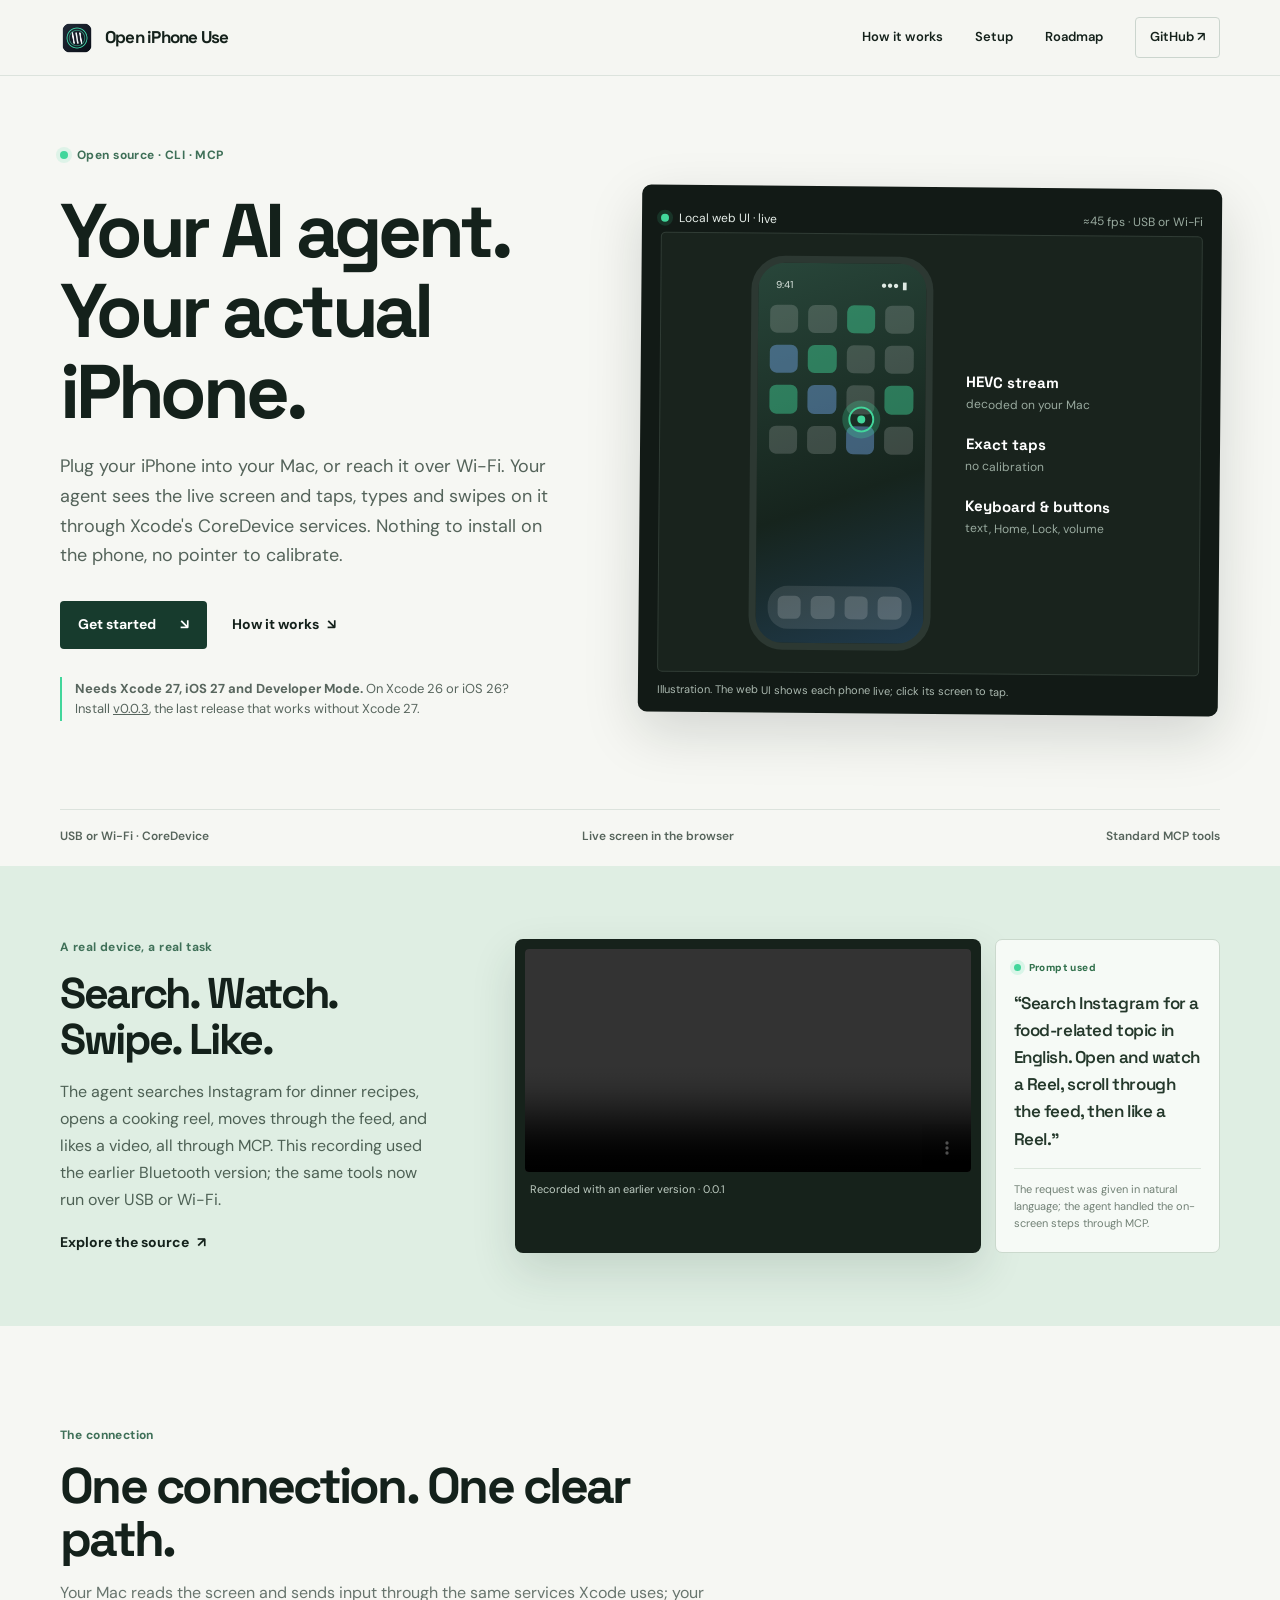
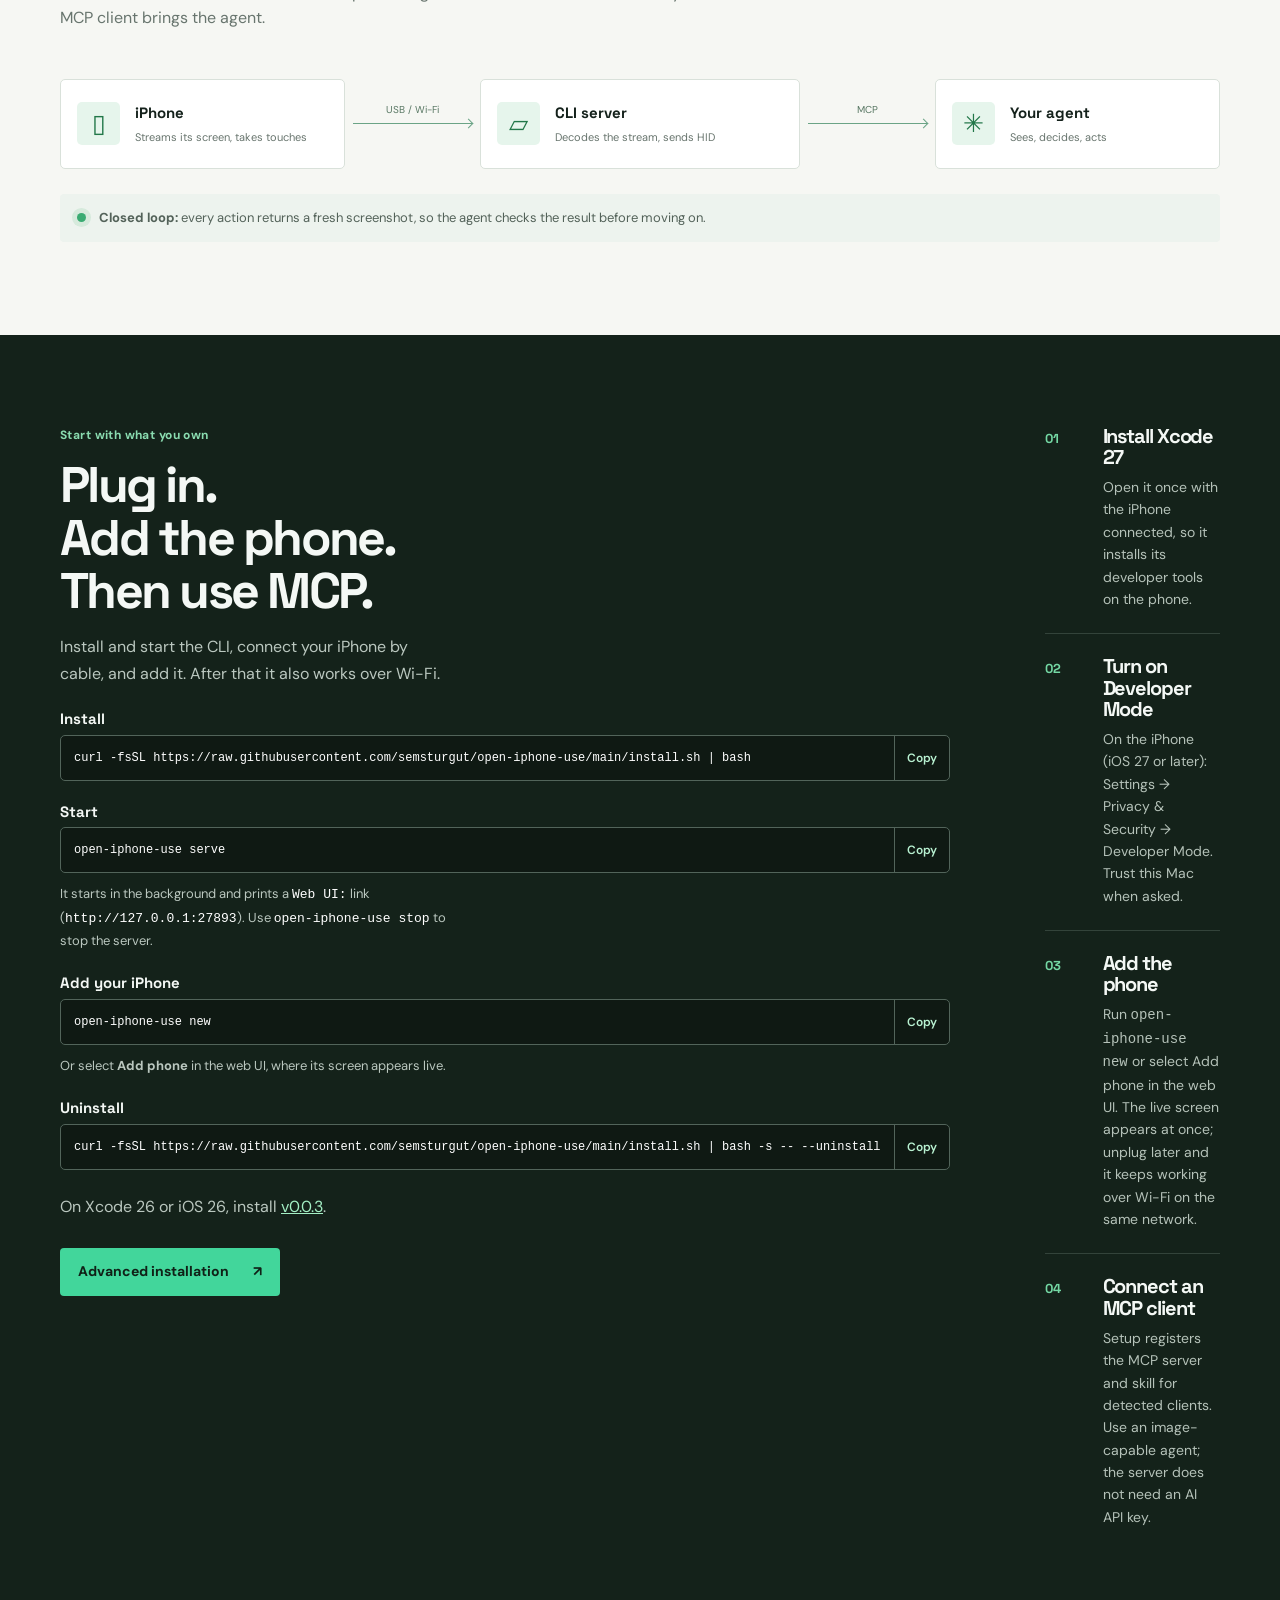
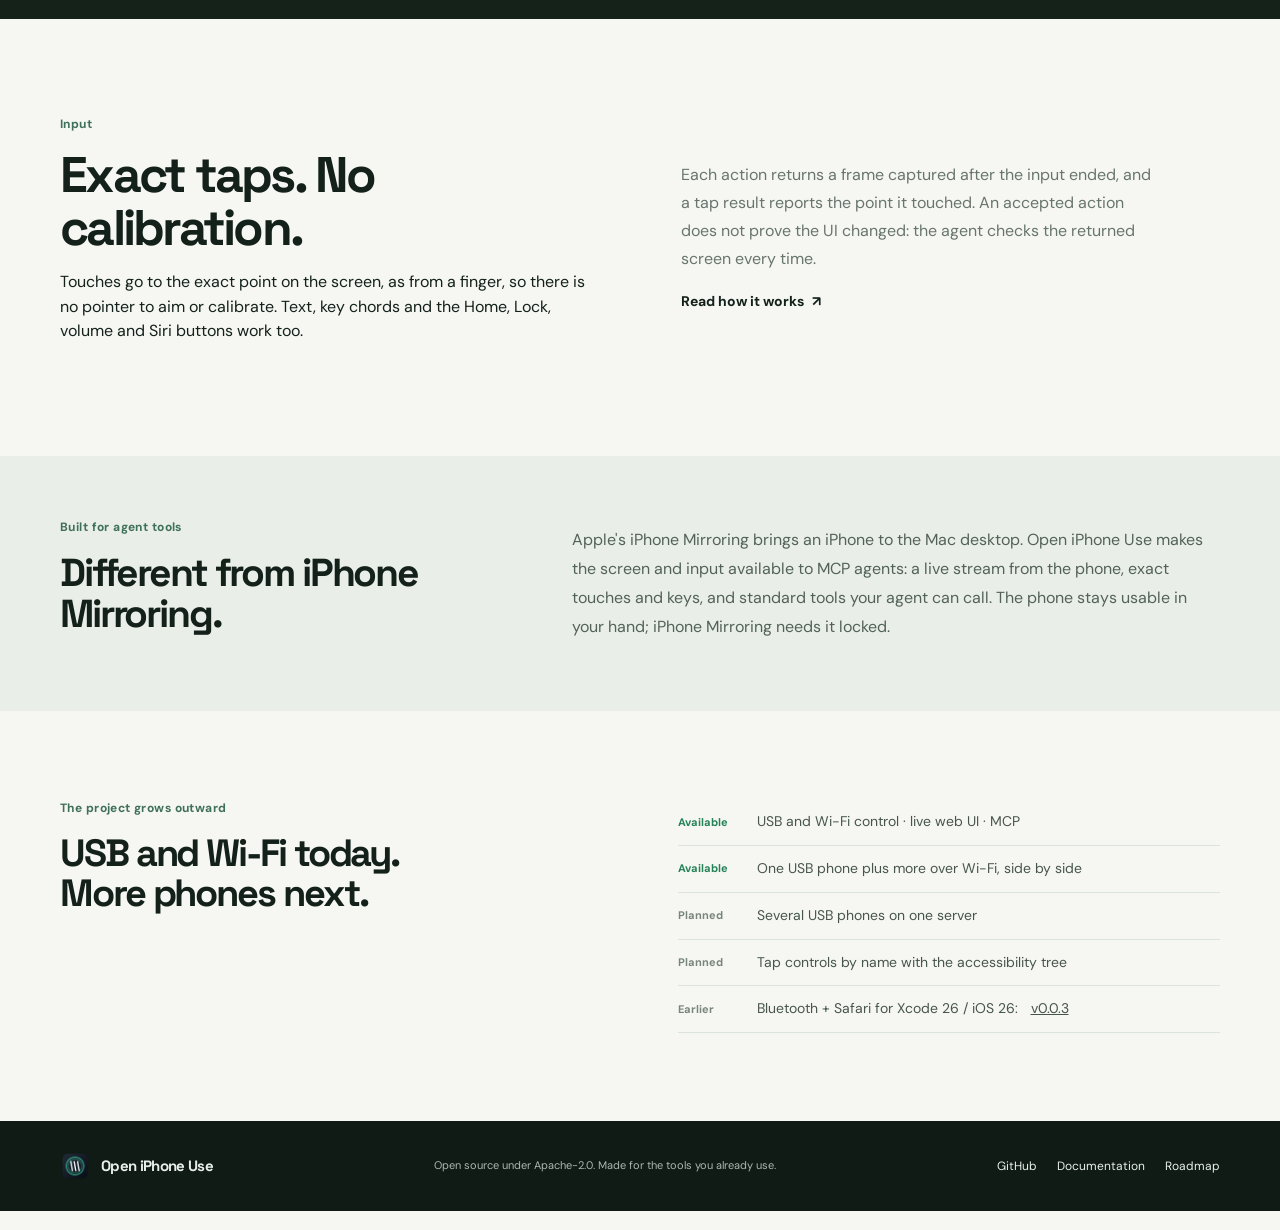
==== commit a78726d0: "Remove Bluetooth; CoreDevice over USB and Wi-Fi is the only path - Delete Bluetooth HID (Swift helpe" ====
--- a/website/index.html
+++ b/website/index.html
@@ -57,37 +57,37 @@
       <div class="hero-copy">
         <p class="availability"><span></span> Open source · CLI · MCP</p>
         <h1>Your AI agent.<br>Your actual iPhone.</h1>
-        <p class="lede">Plug your iPhone into your Mac. Your agent sees the live screen and taps, types and swipes on it through Xcode's CoreDevice services. Nothing to install on the phone, no pointer to calibrate.</p>
+        <p class="lede">Plug your iPhone into your Mac, or reach it over Wi-Fi. Your agent sees the live screen and taps, types and swipes on it through Xcode's CoreDevice services. Nothing to install on the phone, no pointer to calibrate.</p>
         <div class="hero-actions"><a class="button primary" href="#setup">Get started <span>↘</span></a><a class="text-link" href="#how">How it works <span>↘</span></a></div>
-        <p class="requirements"><b>Needs Xcode 27, iOS 27 and Developer Mode.</b> On Xcode 26 or iOS 26? Install <a href="https://github.com/semsturgut/open-iphone-use/blob/main/docs/bluetooth-legacy.md">v0.0.3</a>, which uses Bluetooth and Safari screen sharing.</p>
+        <p class="requirements"><b>Needs Xcode 27, iOS 27 and Developer Mode.</b> On Xcode 26 or iOS 26? Install <a href="https://github.com/semsturgut/open-iphone-use/releases/tag/v0.0.3">v0.0.3</a>, the last release that works without Xcode 27.</p>
       </div>
-      <figure class="device-view"><div class="device-top"><span class="live-dot"></span><span>Local web UI · live</span><span class="latency">≈45 fps · USB</span></div><div class="screen-frame live-frame" role="img" aria-label="Illustration of a live iPhone screen in the web UI, with an exact tap marker"><div class="mock-phone"><div class="mock-status"><span>9:41</span><span>●●● ▮</span></div><div class="mock-grid"><i></i><i></i><i></i><i></i><i></i><i></i><i></i><i></i><i></i><i></i><i></i><i></i><i></i><i></i><i></i><i></i></div><div class="mock-dock"><i></i><i></i><i></i><i></i></div><span class="mock-tap" aria-hidden="true"></span></div><ul class="mock-stats"><li><b>HEVC stream</b><span>decoded on your Mac</span></li><li><b>Exact taps</b><span>no calibration</span></li><li><b>Keyboard &amp; buttons</b><span>text, Home, Lock, volume</span></li></ul></div><figcaption>Illustration. The web UI shows each phone live; click its screen to tap.</figcaption></figure>
-      <div class="hero-rule"><span>USB · CoreDevice</span><span>Live screen in the browser</span><span>Standard MCP tools</span></div>
+      <figure class="device-view"><div class="device-top"><span class="live-dot"></span><span>Local web UI · live</span><span class="latency">≈45 fps · USB or Wi-Fi</span></div><div class="screen-frame live-frame" role="img" aria-label="Illustration of a live iPhone screen in the web UI, with an exact tap marker"><div class="mock-phone"><div class="mock-status"><span>9:41</span><span>●●● ▮</span></div><div class="mock-grid"><i></i><i></i><i></i><i></i><i></i><i></i><i></i><i></i><i></i><i></i><i></i><i></i><i></i><i></i><i></i><i></i></div><div class="mock-dock"><i></i><i></i><i></i><i></i></div><span class="mock-tap" aria-hidden="true"></span></div><ul class="mock-stats"><li><b>HEVC stream</b><span>decoded on your Mac</span></li><li><b>Exact taps</b><span>no calibration</span></li><li><b>Keyboard &amp; buttons</b><span>text, Home, Lock, volume</span></li></ul></div><figcaption>Illustration. The web UI shows each phone live; click its screen to tap.</figcaption></figure>
+      <div class="hero-rule"><span>USB or Wi-Fi · CoreDevice</span><span>Live screen in the browser</span><span>Standard MCP tools</span></div>
     </section>
 
-    <section class="demo-band" id="demo" aria-labelledby="demo-title"><div class="wrap demo-layout"><div><p class="section-kicker">A real device, a real task</p><h2 id="demo-title">Search. Watch. Swipe. Like.</h2><p>The agent searches Instagram for dinner recipes, opens a cooking reel, moves through the feed, and likes a video, all through MCP. This recording used the earlier Bluetooth version; the same tools now run over USB.</p><a class="text-link" href="https://github.com/semsturgut/open-iphone-use">Explore the source <span>↗</span></a></div><div class="demo-media"><div class="video-shell"><video controls playsinline preload="metadata" poster="assets/web-ui.png" aria-label="Open iPhone Use real-device Instagram demo"><source src="assets/demo.mp4" type="video/mp4"><a href="assets/demo.mp4">Watch the demo video</a></video><span class="video-caption">Recorded with an earlier version · 0.0.1</span></div><aside class="prompt-card" aria-label="Demo prompt"><p class="prompt-label">Prompt used</p><blockquote>“Search Instagram for a food-related topic in English. Open and watch a Reel, scroll through the feed, then like a Reel.”</blockquote><p class="prompt-note">The request was given in natural language; the agent handled the on-screen steps through MCP.</p></aside></div></div></section>
+    <section class="demo-band" id="demo" aria-labelledby="demo-title"><div class="wrap demo-layout"><div><p class="section-kicker">A real device, a real task</p><h2 id="demo-title">Search. Watch. Swipe. Like.</h2><p>The agent searches Instagram for dinner recipes, opens a cooking reel, moves through the feed, and likes a video, all through MCP. This recording used the earlier Bluetooth version; the same tools now run over USB or Wi-Fi.</p><a class="text-link" href="https://github.com/semsturgut/open-iphone-use">Explore the source <span>↗</span></a></div><div class="demo-media"><div class="video-shell"><video controls playsinline preload="metadata" aria-label="Open iPhone Use real-device Instagram demo"><source src="assets/demo.mp4" type="video/mp4"><a href="assets/demo.mp4">Watch the demo video</a></video><span class="video-caption">Recorded with an earlier version · 0.0.1</span></div><aside class="prompt-card" aria-label="Demo prompt"><p class="prompt-label">Prompt used</p><blockquote>“Search Instagram for a food-related topic in English. Open and watch a Reel, scroll through the feed, then like a Reel.”</blockquote><p class="prompt-note">The request was given in natural language; the agent handled the on-screen steps through MCP.</p></aside></div></div></section>
 
-    <section class="how wrap" id="how"><div class="section-heading"><p class="section-kicker">The connection</p><h2>One cable. One clear path.</h2><p>Your Mac reads the screen and sends input through the same services Xcode uses; your MCP client brings the agent.</p></div>
+    <section class="how wrap" id="how"><div class="section-heading"><p class="section-kicker">The connection</p><h2>One connection. One clear path.</h2><p>Your Mac reads the screen and sends input through the same services Xcode uses; your MCP client brings the agent.</p></div>
       <div class="signal-flow" aria-label="iPhone connected to the Mac by USB, read by an AI agent through MCP">
-        <div class="flow-node phone"><span class="node-glyph">▯</span><div><b>iPhone</b><small>Streams its screen, takes touches</small></div></div><span class="flow-link"><i>USB</i></span>
+        <div class="flow-node phone"><span class="node-glyph">▯</span><div><b>iPhone</b><small>Streams its screen, takes touches</small></div></div><span class="flow-link"><i>USB / Wi-Fi</i></span>
         <div class="flow-node mac"><span class="node-glyph">▱</span><div><b>CLI server</b><small>Decodes the stream, sends HID</small></div></div><span class="flow-link"><i>MCP</i></span>
         <div class="flow-node agent"><span class="node-glyph">✳</span><div><b>Your agent</b><small>Sees, decides, acts</small></div></div>
       </div>
       <div class="protocol-note"><span class="pulse"></span><p><b>Closed loop:</b> every action returns a fresh screenshot, so the agent checks the result before moving on.</p></div>
     </section>
 
-    <section class="setup-band" id="setup"><div class="wrap setup-grid"><div class="setup-intro"><p class="section-kicker">Start with what you own</p><h2>Plug in.<br>Add the phone.<br>Then use MCP.</h2><p>Install and start the CLI, connect your iPhone by cable, and add it.</p>
+    <section class="setup-band" id="setup"><div class="wrap setup-grid"><div class="setup-intro"><p class="section-kicker">Start with what you own</p><h2>Plug in.<br>Add the phone.<br>Then use MCP.</h2><p>Install and start the CLI, connect your iPhone by cable, and add it. After that it also works over Wi-Fi.</p>
       <div class="command"><h3>Install</h3><div class="command-box"><pre><code>curl -fsSL https://raw.githubusercontent.com/semsturgut/open-iphone-use/main/install.sh | bash</code></pre><button type="button" class="copy-command" aria-live="polite" aria-label="Copy install command">Copy</button></div></div>
       <div class="command"><h3>Start</h3><div class="command-box"><pre><code>open-iphone-use serve</code></pre><button type="button" class="copy-command" aria-live="polite" aria-label="Copy start command">Copy</button></div><p>It starts in the background and prints a <code>Web UI:</code> link (<code>http://127.0.0.1:27893</code>). Use <code>open-iphone-use stop</code> to stop the server.</p></div>
       <div class="command"><h3>Add your iPhone</h3><div class="command-box"><pre><code>open-iphone-use new</code></pre><button type="button" class="copy-command" aria-live="polite" aria-label="Copy add your iphone command">Copy</button></div><p>Or select <b>Add phone</b> in the web UI, where its screen appears live.</p></div>
       <div class="command"><h3>Uninstall</h3><div class="command-box"><pre><code>curl -fsSL https://raw.githubusercontent.com/semsturgut/open-iphone-use/main/install.sh | bash -s -- --uninstall</code></pre><button type="button" class="copy-command" aria-live="polite" aria-label="Copy uninstall command">Copy</button></div></div>
-      <p>On Xcode 26 or iOS 26, follow the <a href="https://github.com/semsturgut/open-iphone-use/blob/main/docs/bluetooth-legacy.md">legacy Bluetooth setup</a>.</p><a class="button dark-button" href="https://github.com/semsturgut/open-iphone-use/blob/main/docs/installation.md#advanced-installation">Advanced installation <span>↗</span></a></div><div class="steps"><article><span>01</span><div><h3>Install Xcode 27</h3><p>Open it once with the iPhone connected, so it installs its developer tools on the phone.</p></div></article><article><span>02</span><div><h3>Turn on Developer Mode</h3><p>On the iPhone (iOS 27 or later): Settings → Privacy &amp; Security → Developer Mode. Trust this Mac when asked.</p></div></article><article><span>03</span><div><h3>Add the phone</h3><p>Run <code>open-iphone-use new</code> or select Add phone in the web UI. The live screen appears at once.</p></div></article><article><span>04</span><div><h3>Connect an MCP client</h3><p>Setup registers the MCP server and skill for detected clients. Use an image-capable agent; the server does not need an AI API key.</p></div></article></div></div></section>
+      <p>On Xcode 26 or iOS 26, install <a href="https://github.com/semsturgut/open-iphone-use/releases/tag/v0.0.3">v0.0.3</a>.</p><a class="button dark-button" href="https://github.com/semsturgut/open-iphone-use/blob/main/docs/installation.md#advanced-installation">Advanced installation <span>↗</span></a></div><div class="steps"><article><span>01</span><div><h3>Install Xcode 27</h3><p>Open it once with the iPhone connected, so it installs its developer tools on the phone.</p></div></article><article><span>02</span><div><h3>Turn on Developer Mode</h3><p>On the iPhone (iOS 27 or later): Settings → Privacy &amp; Security → Developer Mode. Trust this Mac when asked.</p></div></article><article><span>03</span><div><h3>Add the phone</h3><p>Run <code>open-iphone-use new</code> or select Add phone in the web UI. The live screen appears at once; unplug later and it keeps working over Wi-Fi on the same network.</p></div></article><article><span>04</span><div><h3>Connect an MCP client</h3><p>Setup registers the MCP server and skill for detected clients. Use an image-capable agent; the server does not need an AI API key.</p></div></article></div></div></section>
 
     <section class="calibration wrap"><div><p class="section-kicker">Input</p><h2>Exact taps. No calibration.</h2><p>Touches go to the exact point on the screen, as from a finger, so there is no pointer to aim or calibrate. Text, key chords and the Home, Lock, volume and Siri buttons work too.</p></div><div><p>Each action returns a frame captured after the input ended, and a tap result reports the point it touched. An accepted action does not prove the UI changed: the agent checks the returned screen every time.</p><a class="text-link" href="https://github.com/semsturgut/open-iphone-use/blob/main/docs/coredevice.md">Read how it works <span>↗</span></a></div></section>
 
     <section class="difference-band"><div class="wrap difference"><div><p class="section-kicker">Built for agent tools</p><h2>Different from iPhone Mirroring.</h2></div><p>Apple's iPhone Mirroring brings an iPhone to the Mac desktop. Open iPhone Use makes the screen and input available to MCP agents: a live stream from the phone, exact touches and keys, and standard tools your agent can call. The phone stays usable in your hand; iPhone Mirroring needs it locked.</p></div></section>
 
-    <section class="roadmap wrap"><div><p class="section-kicker">The project grows outward</p><h2>USB today.<br>Wireless next.</h2></div><div class="roadmap-list"><p><span class="state-live">Available</span> USB control · live web UI · MCP</p><p><span>Legacy</span> Bluetooth HID with Safari sharing, for Xcode 26 / iOS 26 (v0.0.3)</p><p><span>Planned</span> Control over Wi-Fi after the first cable connection</p><p><span>Planned</span> Several USB phones on one server</p></div></section>
+    <section class="roadmap wrap"><div><p class="section-kicker">The project grows outward</p><h2>USB and Wi-Fi today.<br>More phones next.</h2></div><div class="roadmap-list"><p><span class="state-live">Available</span> USB and Wi-Fi control · live web UI · MCP</p><p><span class="state-live">Available</span> One USB phone plus more over Wi-Fi, side by side</p><p><span>Planned</span> Several USB phones on one server</p><p><span>Planned</span> Tap controls by name with the accessibility tree</p><p><span>Earlier</span> Bluetooth + Safari for Xcode 26 / iOS 26: <a href="https://github.com/semsturgut/open-iphone-use/releases/tag/v0.0.3">v0.0.3</a></p></div></section>
   </main>
 
   <footer><div class="wrap footer-inner"><a class="brand" href="#top"><img src="assets/icon.png" alt="" width="30" height="30"><span>Open iPhone Use</span></a><p>Open source under Apache-2.0. Made for the tools you already use.</p><div><a href="https://github.com/semsturgut/open-iphone-use">GitHub</a><a href="https://github.com/semsturgut/open-iphone-use/blob/main/README.md">Documentation</a><a href="https://github.com/semsturgut/open-iphone-use/blob/main/ROADMAP.md">Roadmap</a></div></div></footer>
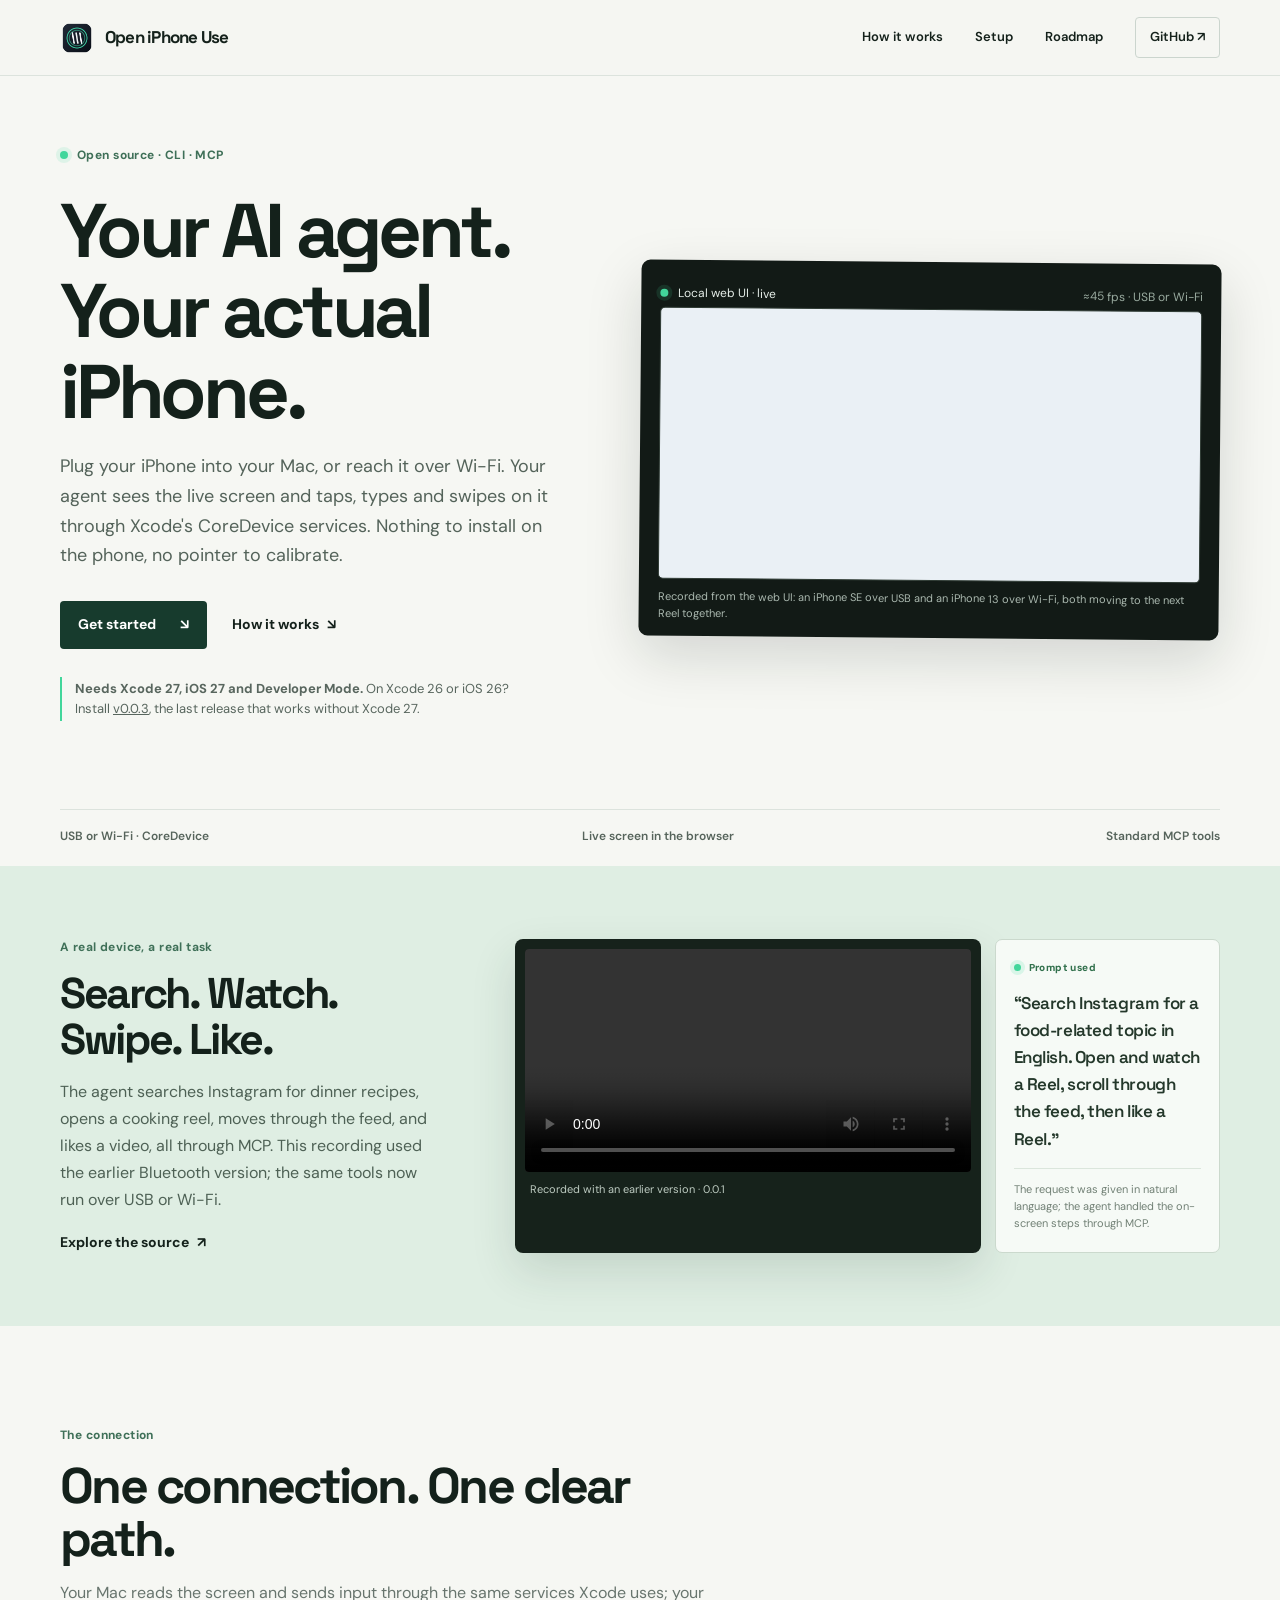
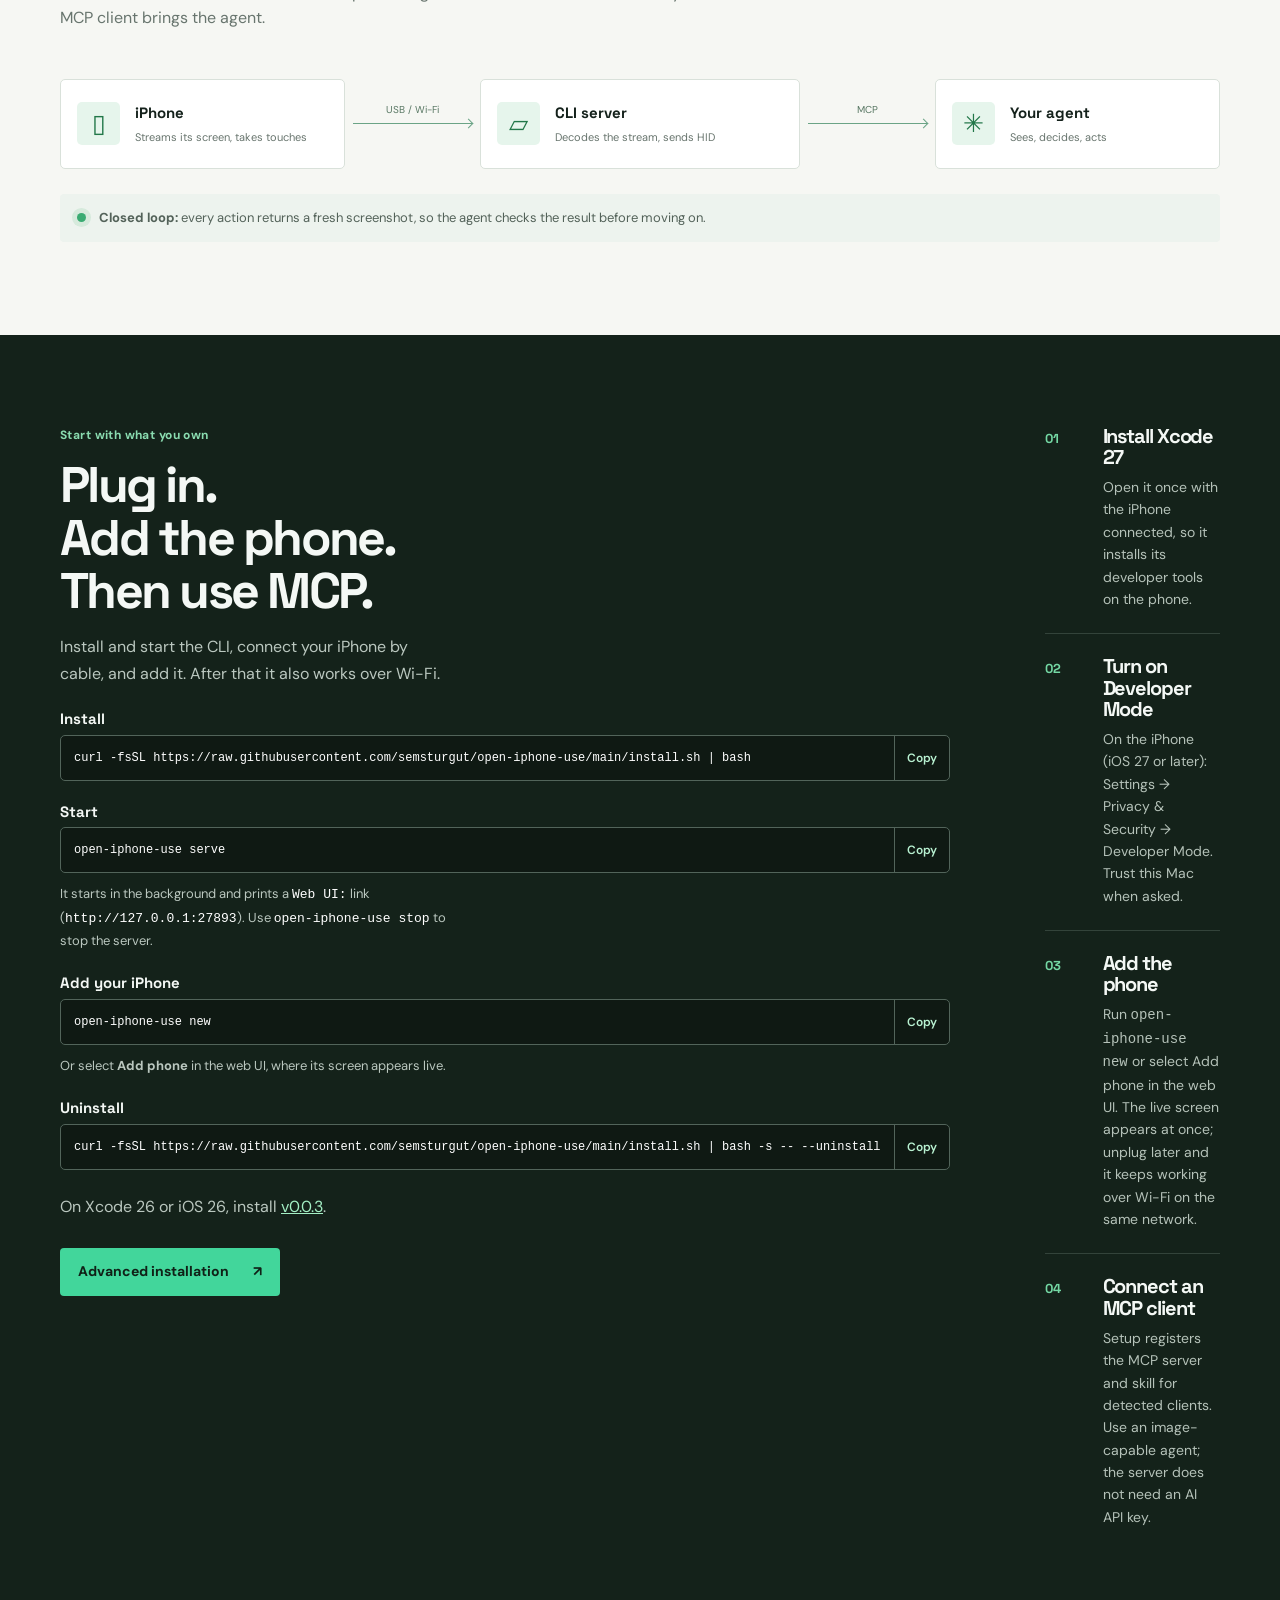
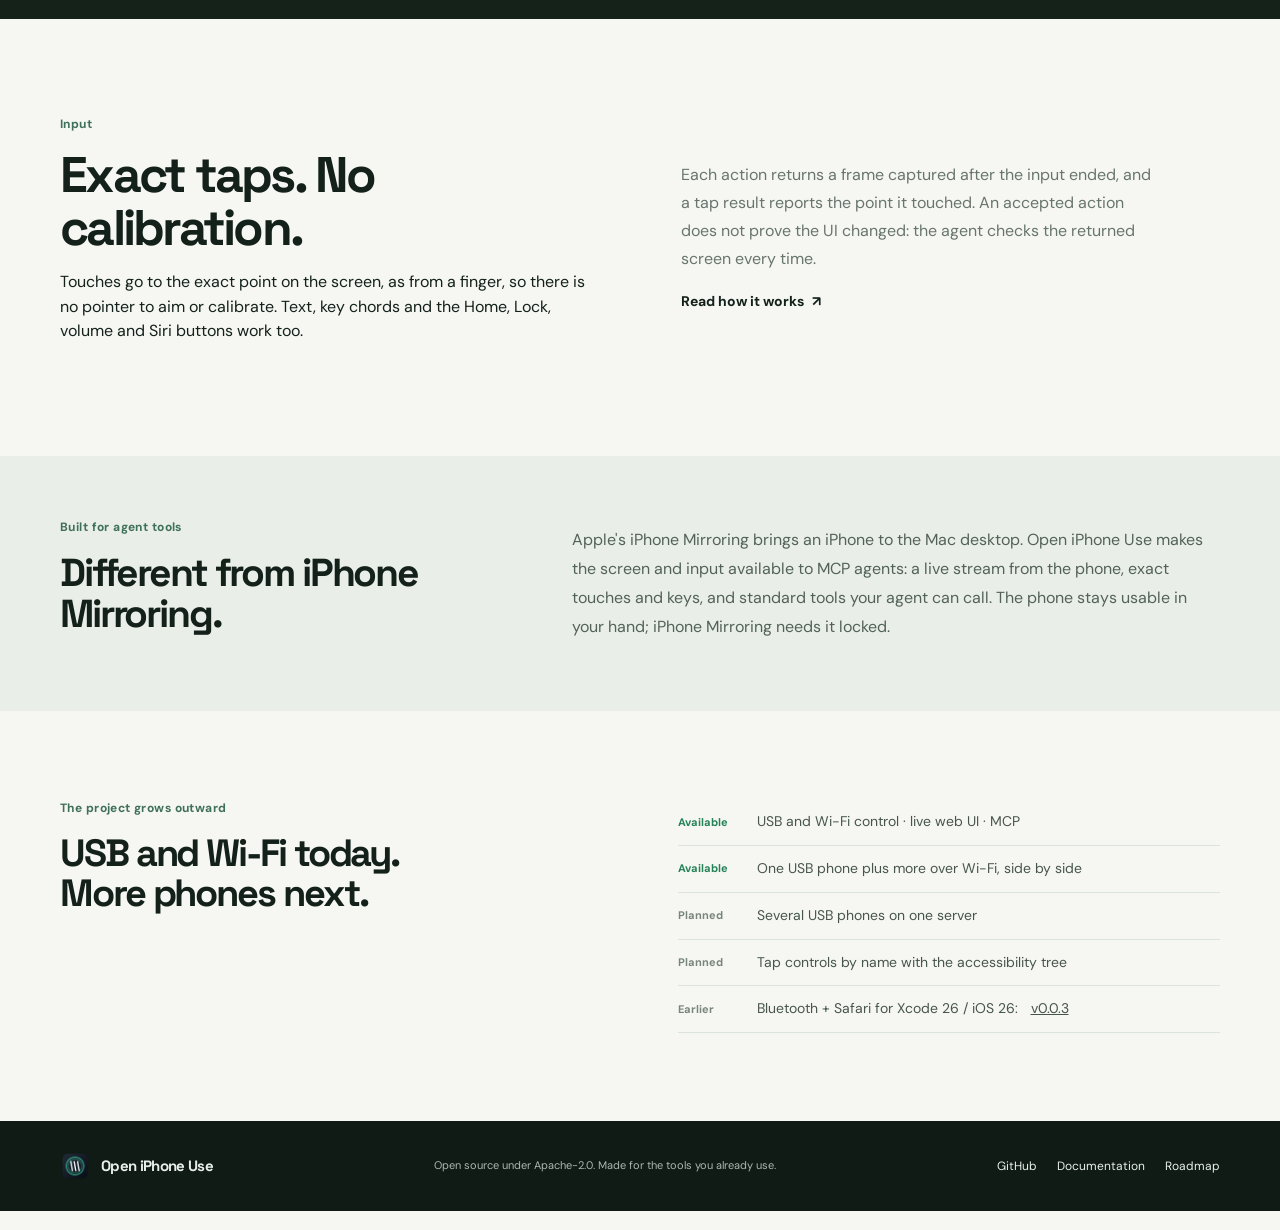
==== commit 8873cfab: "Show two phones live in a 10-second recording (README GIF, website video)" ====
--- a/website/index.html
+++ b/website/index.html
@@ -61,7 +61,7 @@
         <div class="hero-actions"><a class="button primary" href="#setup">Get started <span>↘</span></a><a class="text-link" href="#how">How it works <span>↘</span></a></div>
         <p class="requirements"><b>Needs Xcode 27, iOS 27 and Developer Mode.</b> On Xcode 26 or iOS 26? Install <a href="https://github.com/semsturgut/open-iphone-use/releases/tag/v0.0.3">v0.0.3</a>, the last release that works without Xcode 27.</p>
       </div>
-      <figure class="device-view"><div class="device-top"><span class="live-dot"></span><span>Local web UI · live</span><span class="latency">≈45 fps · USB or Wi-Fi</span></div><div class="screen-frame live-frame" role="img" aria-label="Illustration of a live iPhone screen in the web UI, with an exact tap marker"><div class="mock-phone"><div class="mock-status"><span>9:41</span><span>●●● ▮</span></div><div class="mock-grid"><i></i><i></i><i></i><i></i><i></i><i></i><i></i><i></i><i></i><i></i><i></i><i></i><i></i><i></i><i></i><i></i></div><div class="mock-dock"><i></i><i></i><i></i><i></i></div><span class="mock-tap" aria-hidden="true"></span></div><ul class="mock-stats"><li><b>HEVC stream</b><span>decoded on your Mac</span></li><li><b>Exact taps</b><span>no calibration</span></li><li><b>Keyboard &amp; buttons</b><span>text, Home, Lock, volume</span></li></ul></div><figcaption>Illustration. The web UI shows each phone live; click its screen to tap.</figcaption></figure>
+      <figure class="device-view"><div class="device-top"><span class="live-dot"></span><span>Local web UI · live</span><span class="latency">≈45 fps · USB or Wi-Fi</span></div><div class="screen-frame video-frame"><video src="assets/two-phones.mp4" autoplay muted loop playsinline preload="metadata" aria-label="Two iPhones live at once in Instagram Reels, one over USB and one over Wi-Fi; both move to the next Reel together"></video></div><figcaption>Recorded from the web UI: an iPhone SE over USB and an iPhone 13 over Wi-Fi, both moving to the next Reel together.</figcaption></figure>
       <div class="hero-rule"><span>USB or Wi-Fi · CoreDevice</span><span>Live screen in the browser</span><span>Standard MCP tools</span></div>
     </section>
 
--- a/website/styles.css
+++ b/website/styles.css
@@ -6,3 +6,4 @@
 
 .live-frame{align-items:center;gap:34px;padding:22px}.mock-phone{position:relative;height:100%;aspect-ratio:9/19.5;border:7px solid #2c3832;border-radius:34px;background:linear-gradient(160deg,#28463a,#16241d 60%,#203a4c);padding:14px 12px;display:flex;flex-direction:column}.mock-status{display:flex;justify-content:space-between;font-size:10px;color:#dfe9e3;padding:0 6px 12px}.mock-grid{display:grid;grid-template-columns:repeat(4,1fr);gap:12px 10px}.mock-grid i,.mock-dock i{display:block;aspect-ratio:1;border-radius:24%;background:rgba(255,255,255,.16)}.mock-grid i:nth-child(3n){background:rgba(66,214,155,.45)}.mock-grid i:nth-child(5n){background:rgba(125,180,255,.4)}.mock-dock{margin-top:auto;display:grid;grid-template-columns:repeat(4,1fr);gap:10px;padding:10px;border-radius:20px;background:rgba(255,255,255,.1)}.mock-tap{position:absolute;left:62%;top:41%;width:26px;height:26px;margin:-13px;border-radius:50%;border:2px solid var(--signal);box-shadow:0 0 0 6px rgba(66,214,155,.25)}.mock-tap::after{content:"";position:absolute;inset:7px;border-radius:50%;background:var(--signal)}.mock-stats{list-style:none;margin:0;padding:0;display:grid;gap:18px}.mock-stats li{display:grid;gap:2px}.mock-stats b{font-family:var(--font-display);font-size:15px;color:#fff}.mock-stats span{font-size:12px;color:#99aa9f}@media(max-width:600px){.live-frame{gap:18px;padding:14px}.mock-stats b{font-size:13px}}@media(prefers-reduced-motion:no-preference){.mock-tap{animation:tap 2.4s ease-in-out infinite}@keyframes tap{0%,60%,100%{transform:scale(1);opacity:1}30%{transform:scale(.8);opacity:.7}}}
 .screen-frame.live-frame{display:flex;height:440px}.mock-phone{flex:0 0 auto;width:auto;max-height:100%}@media(max-width:850px){.screen-frame.live-frame{height:min(100vw,460px)}}@media(max-width:600px){.screen-frame.live-frame{height:min(110vw,420px)}}
+.screen-frame.video-frame{display:block;height:auto;background:#eaf0f5}.video-frame video{display:block;width:100%;height:auto}
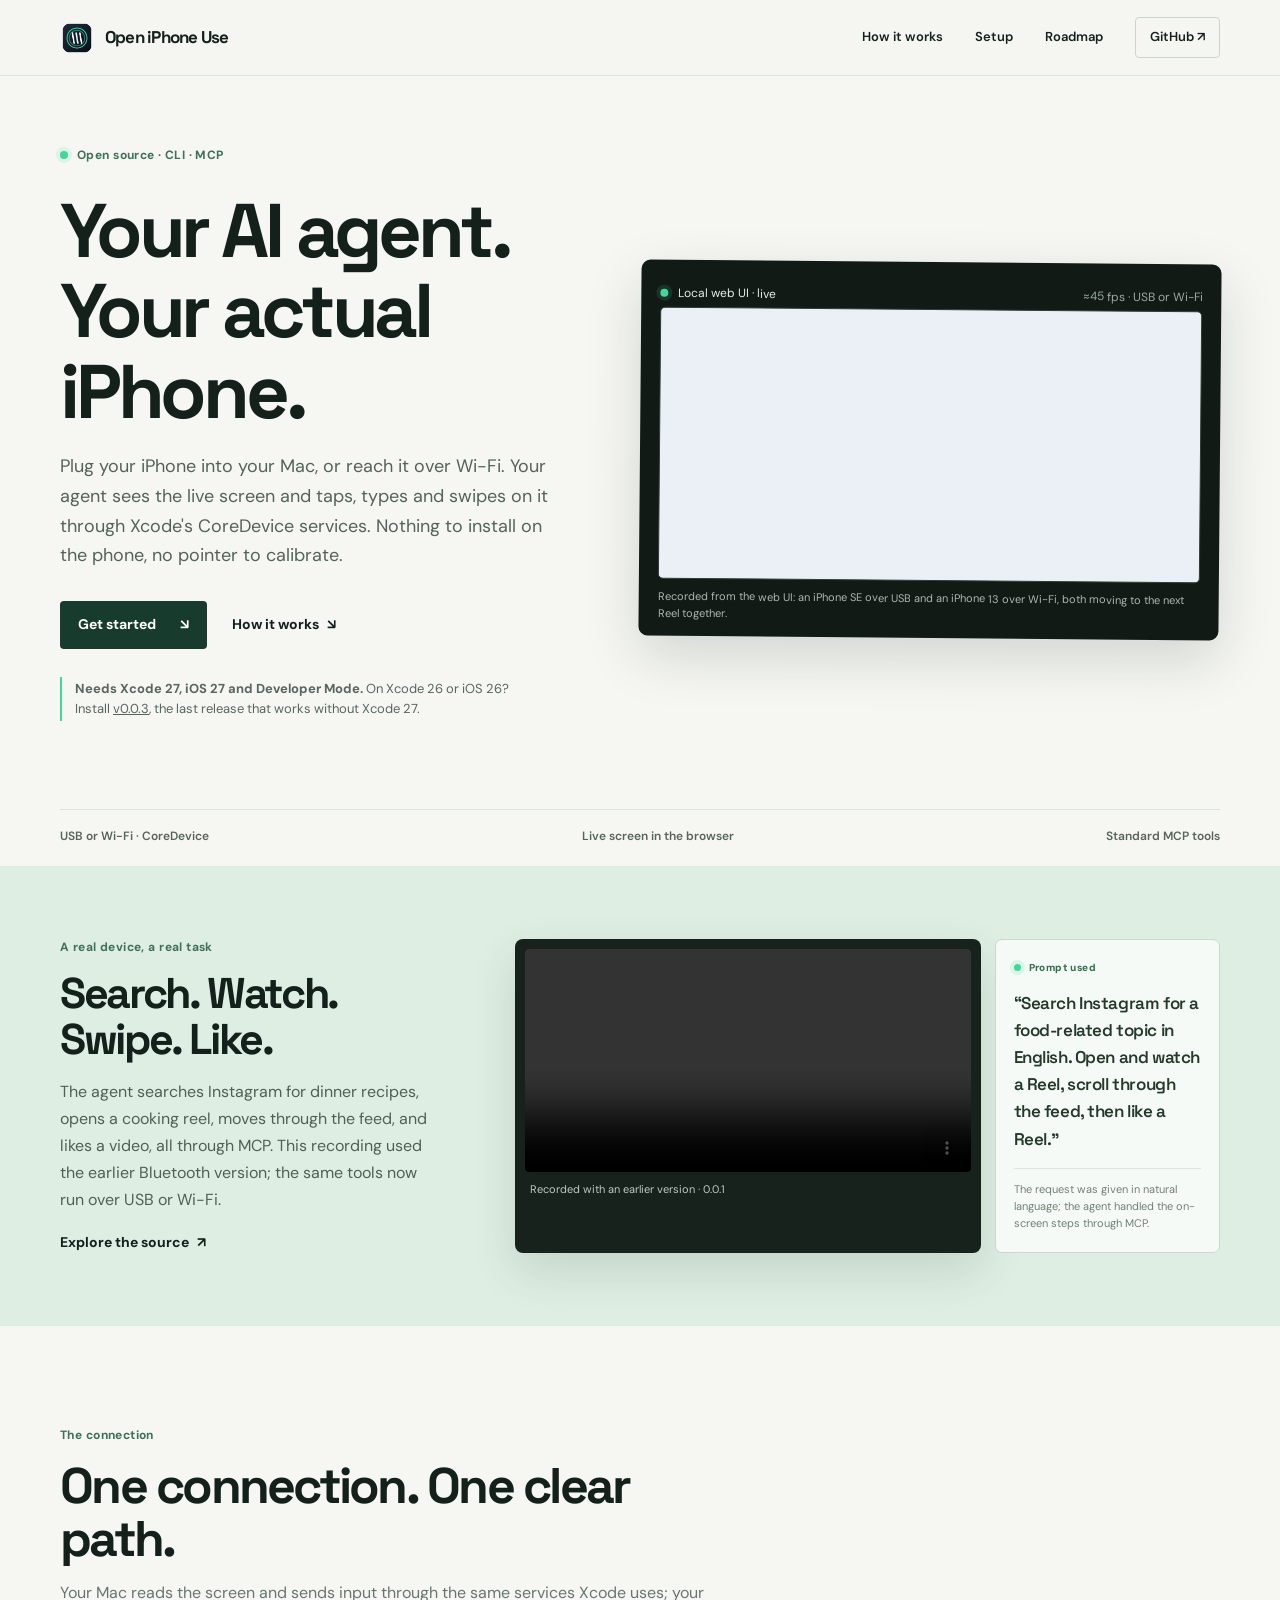
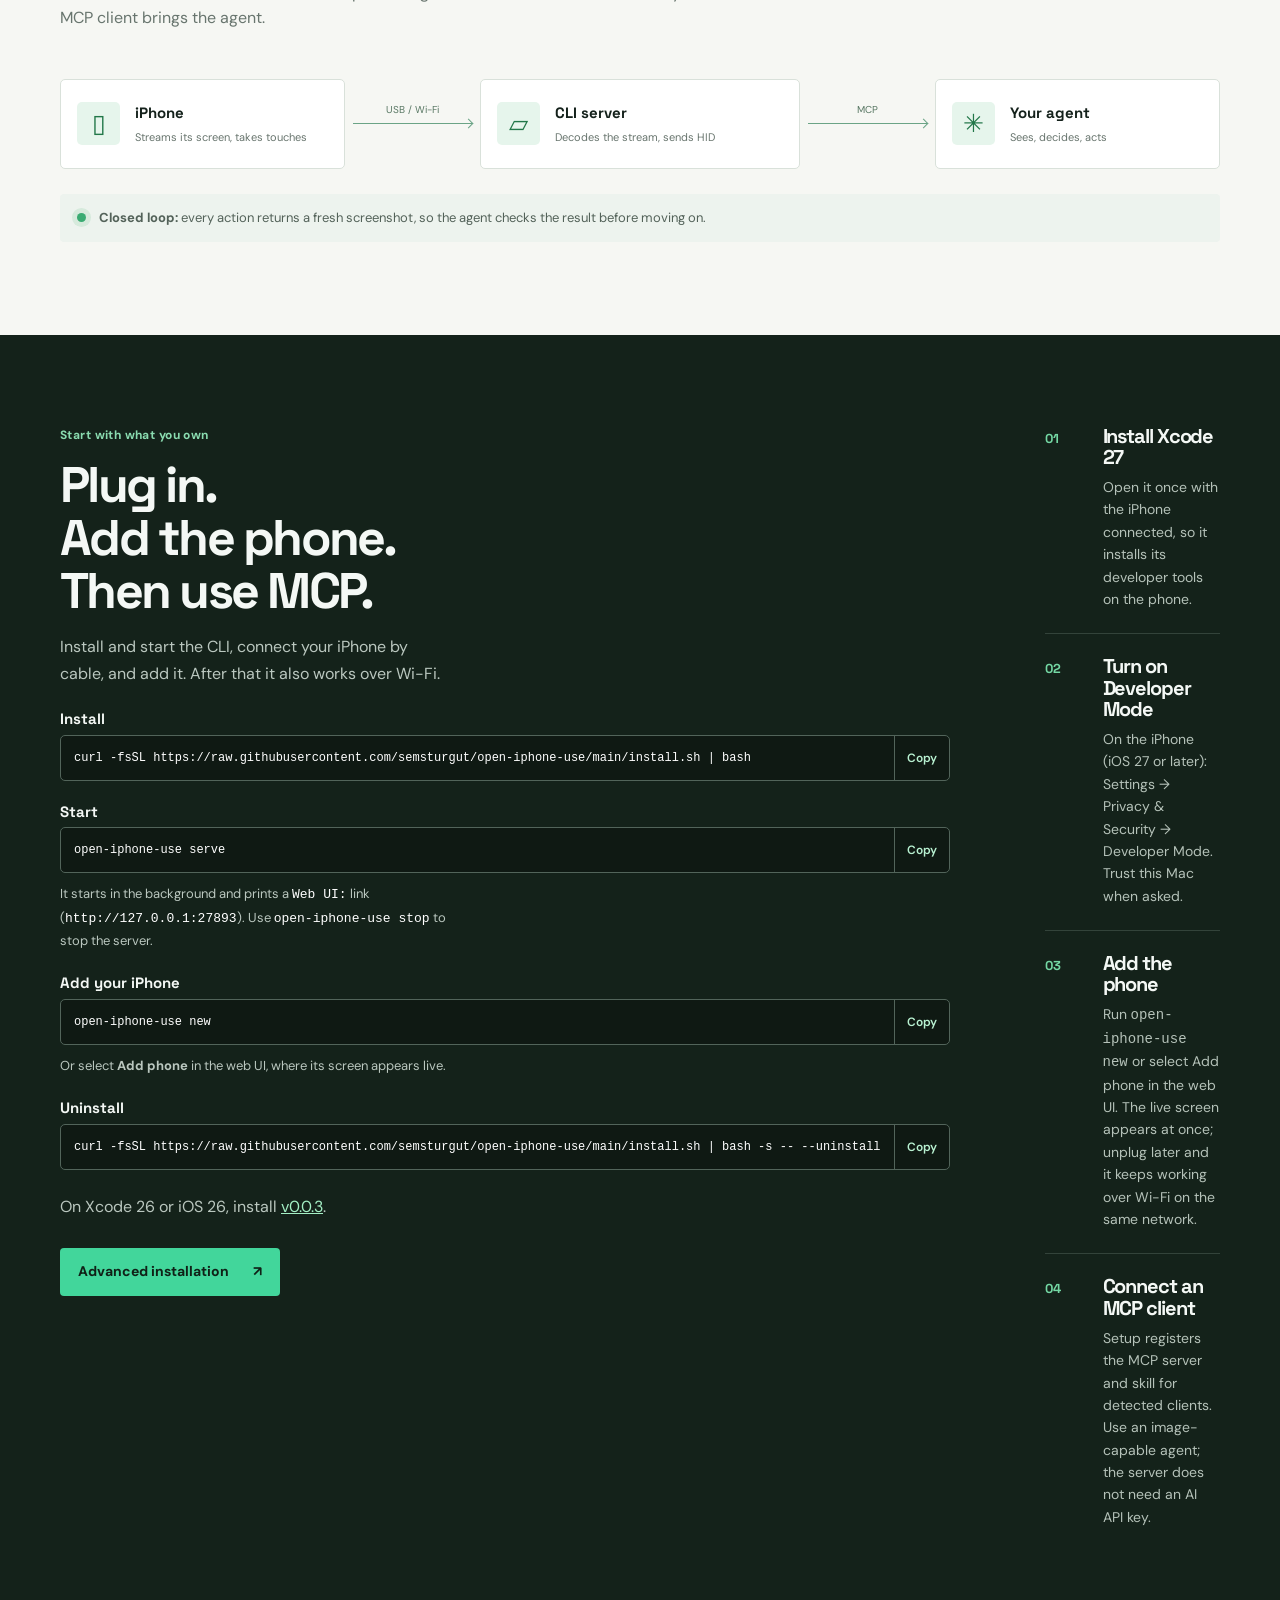
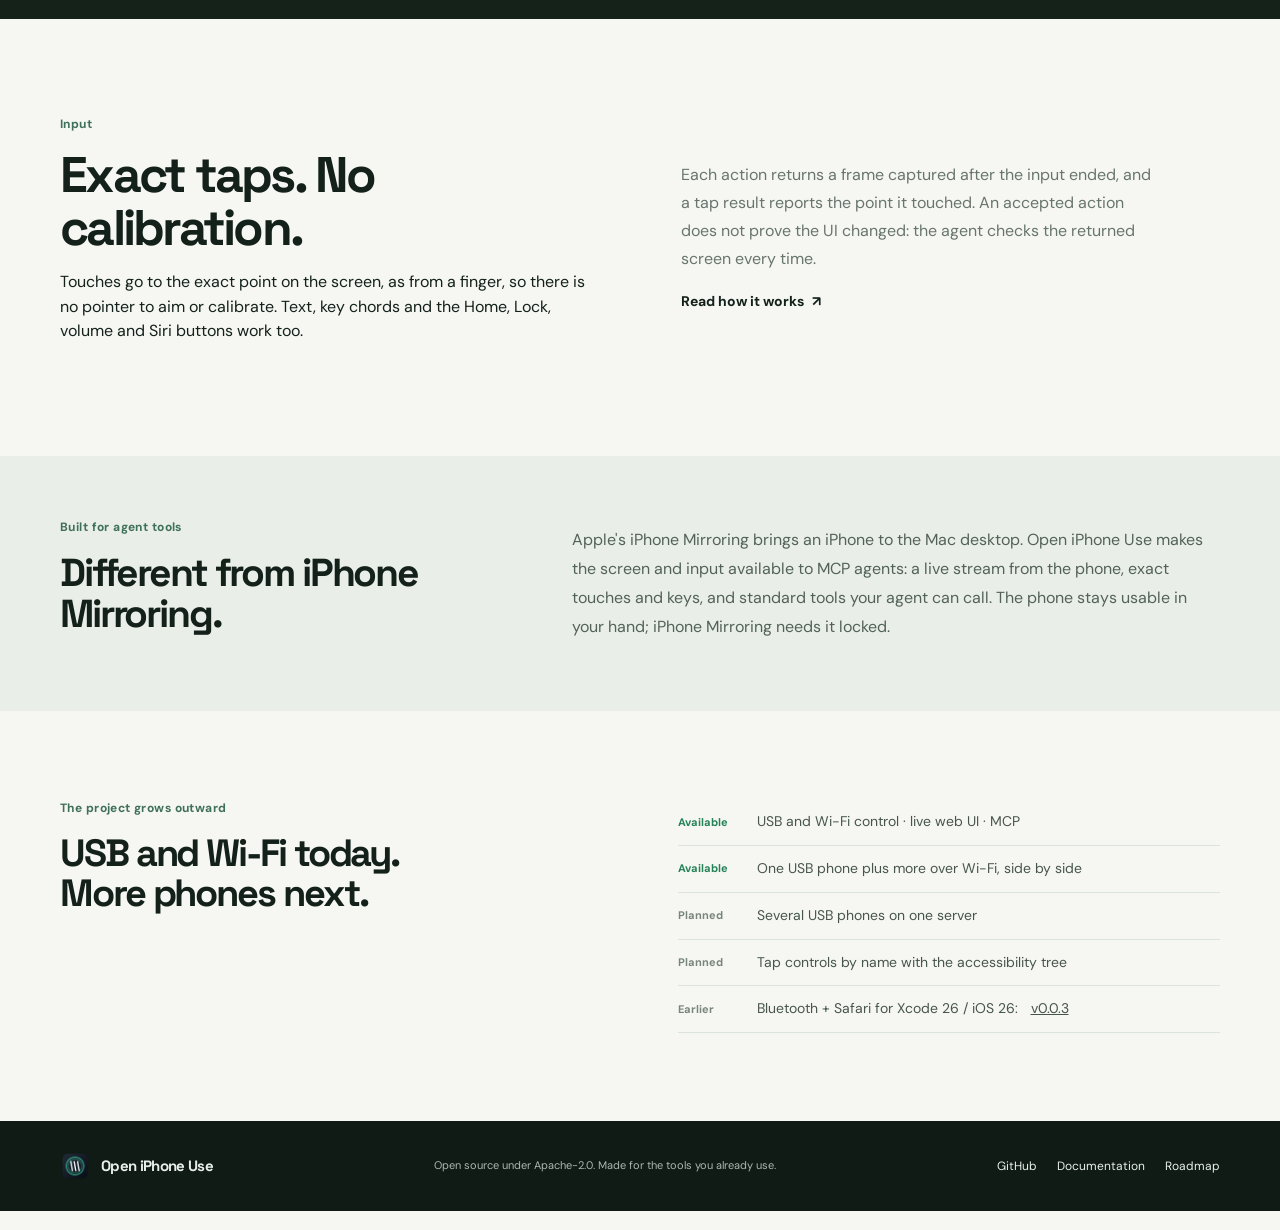
==== commit d970c1e1: "Release 0.1.1" ====
--- a/website/index.html
+++ b/website/index.html
@@ -39,7 +39,7 @@
     "operatingSystem":"macOS",
     "description":"Open-source MCP bridge that lets AI agents control an iPhone over USB through Xcode's CoreDevice services.",
     "image":"https://semsturgut.github.io/open-iphone-use/assets/icon.png",
-    "softwareVersion":"0.1.0",
+    "softwareVersion":"0.1.1",
     "license":"https://www.apache.org/licenses/LICENSE-2.0",
     "codeRepository":"https://github.com/semsturgut/open-iphone-use",
     "offers":{"@type":"Offer","price":"0","priceCurrency":"USD"}
